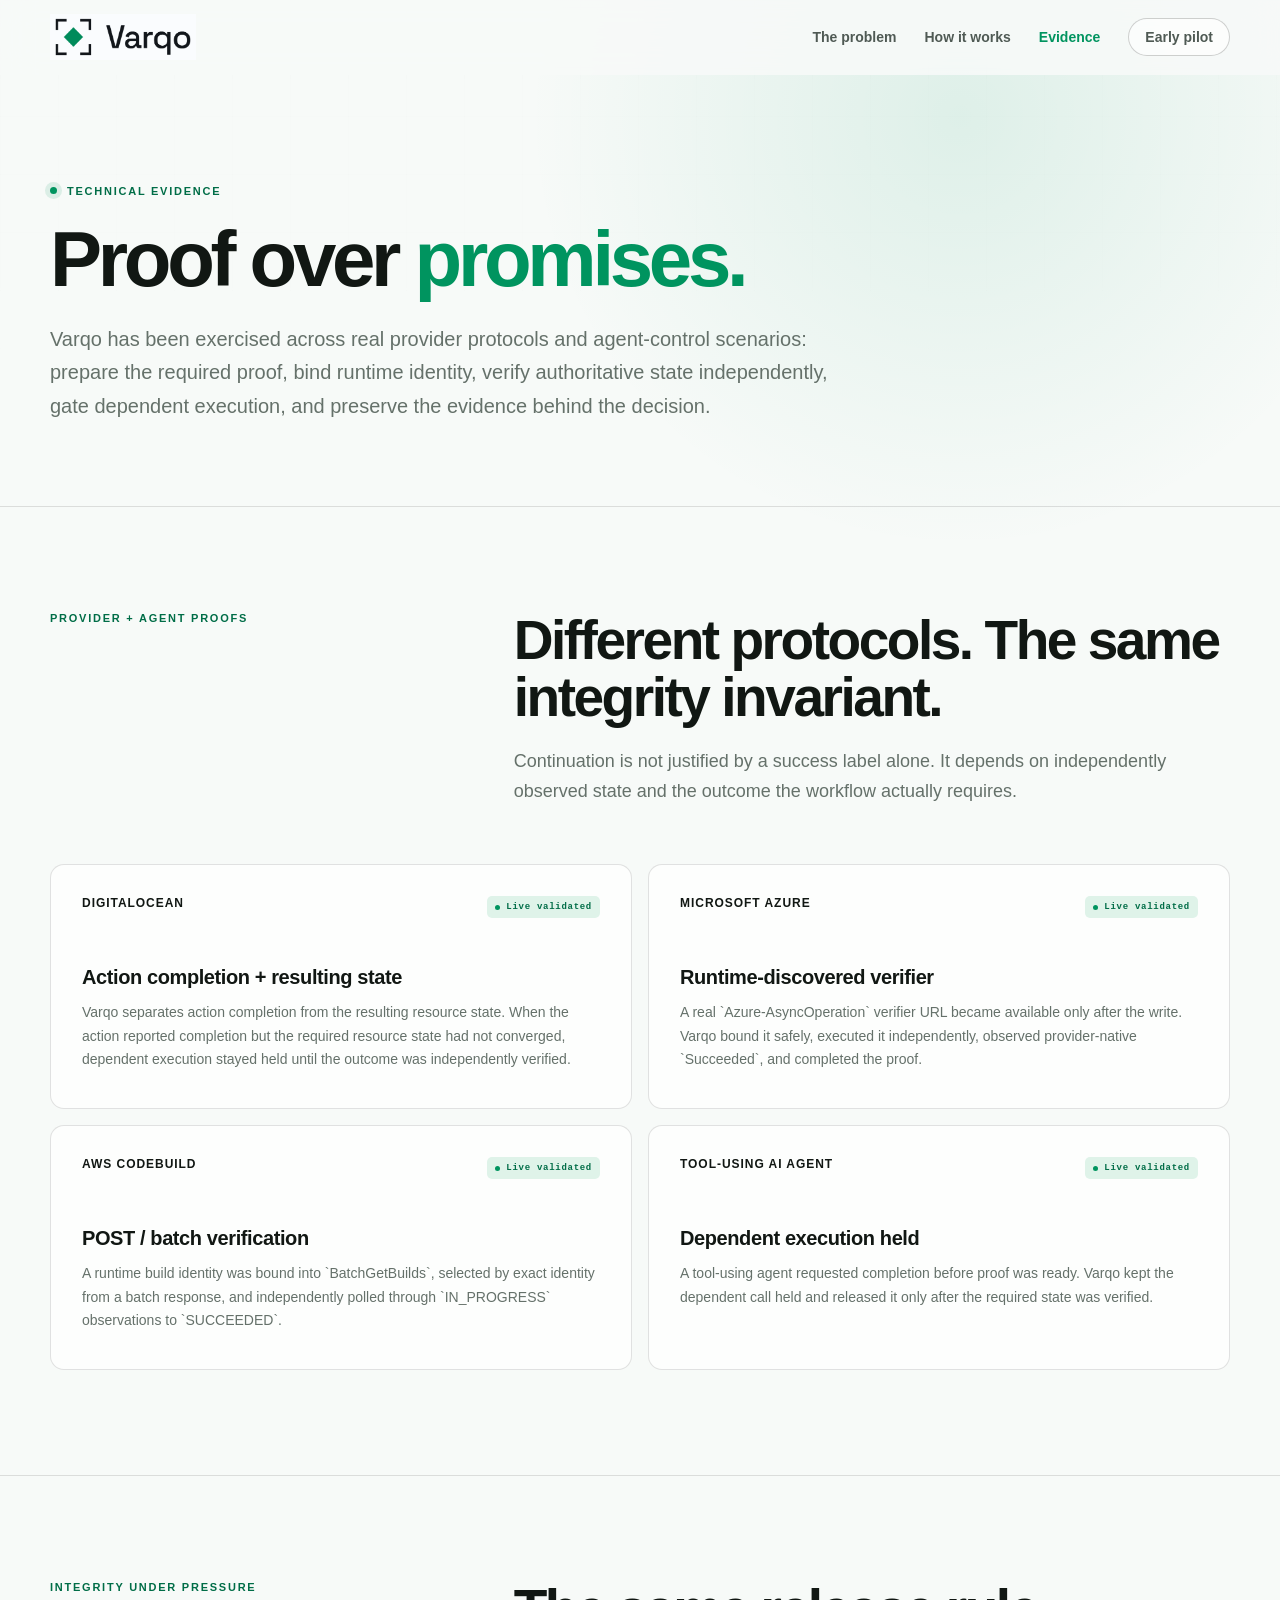
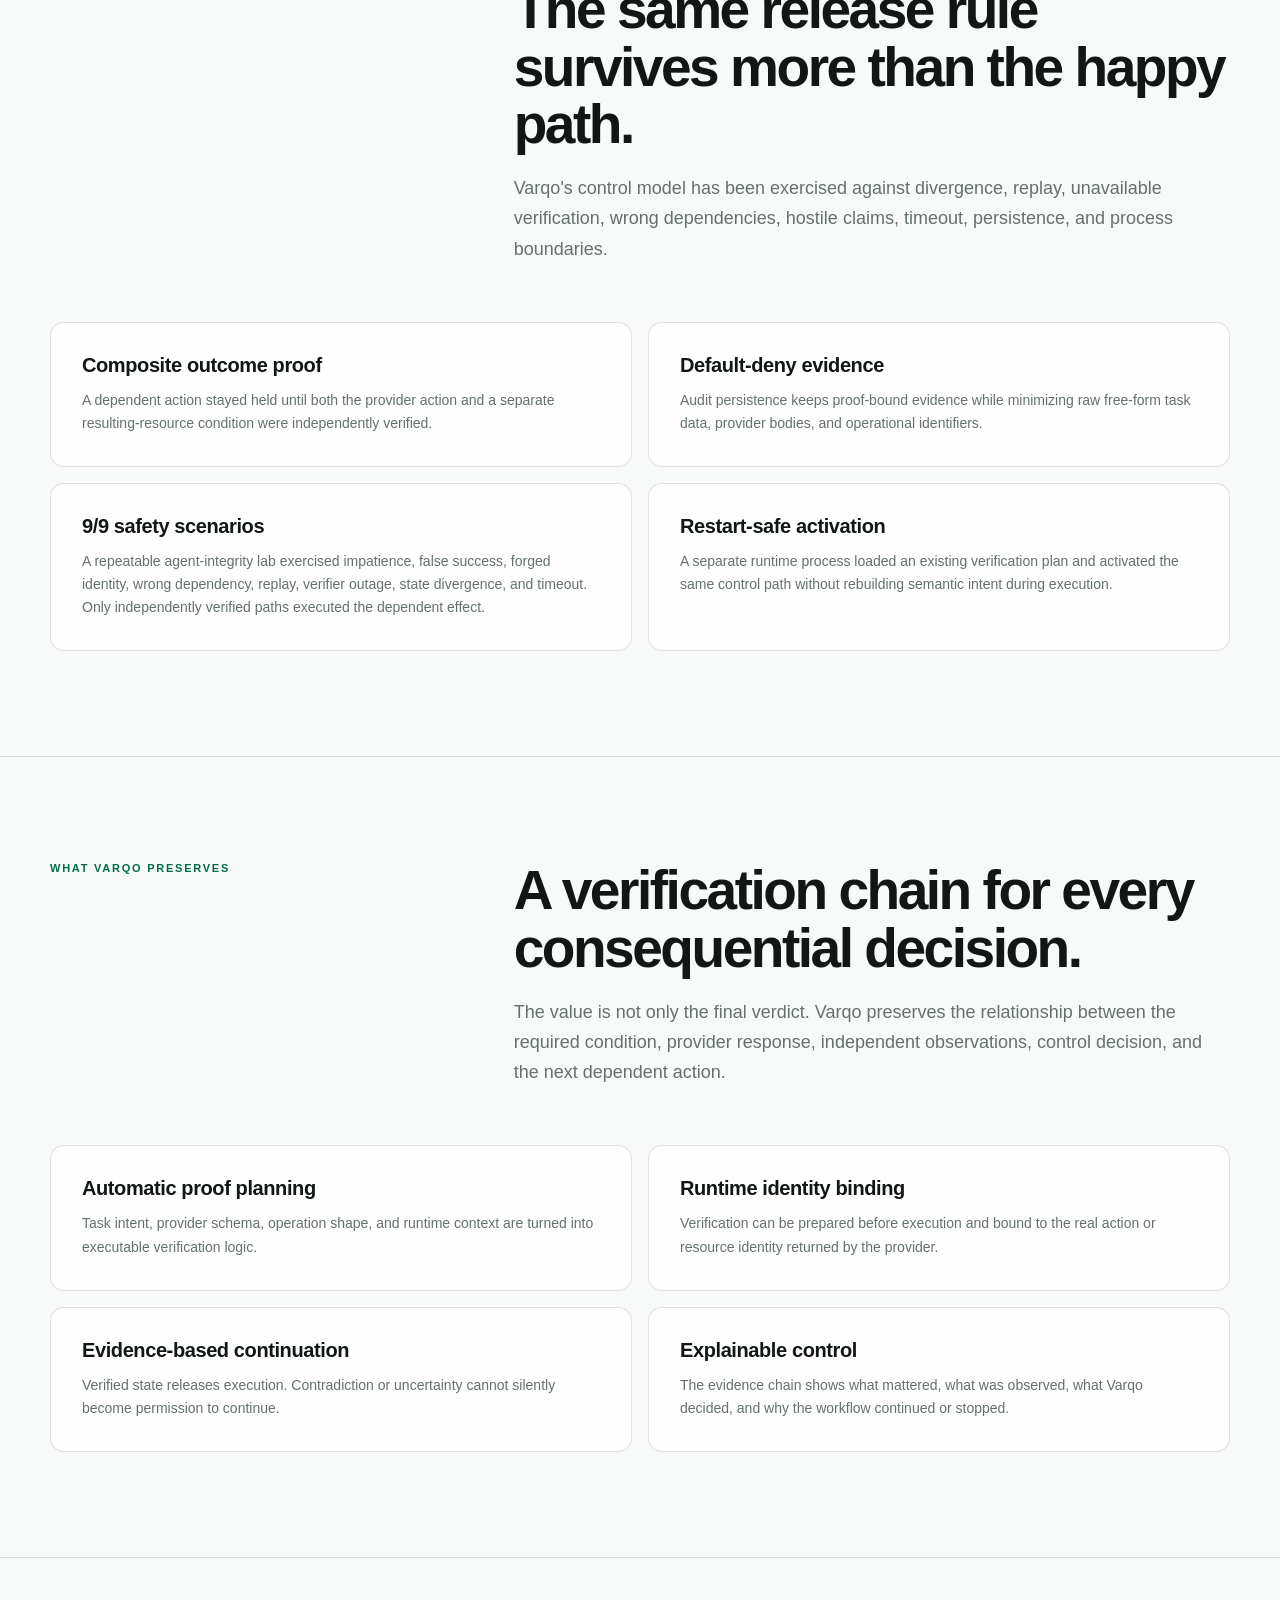
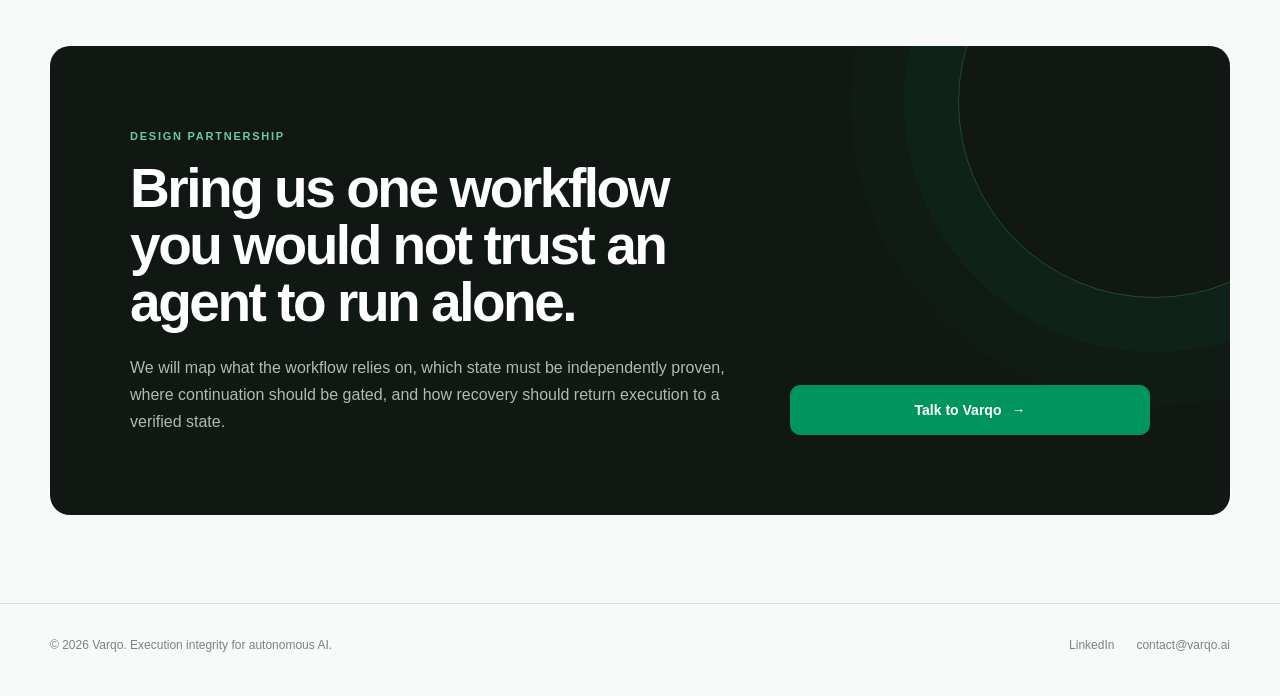
==== evidence/index.html @ d55fbe7e "Merge pull request #12 from Davidmag1/revamp/product-story-v1016 Remove internal product-status lang" ====
<!doctype html>
<html lang="en">
<head>
  <meta charset="utf-8"><meta name="viewport" content="width=device-width, initial-scale=1"><meta name="theme-color" content="#f7faf8">
  <meta name="description" content="Varqo technical evidence across DigitalOcean, Microsoft Azure, AWS CodeBuild, controlled agent execution, composite verification, safe evidence persistence, and resilience testing.">
  <title>Technical Evidence — Varqo</title><link rel="canonical" href="https://varqo.ai/evidence/"><link rel="icon" type="image/png" href="/favicon.png"><link rel="stylesheet" href="/styles.css">
  <meta property="og:type" content="website"><meta property="og:title" content="Technical evidence — Varqo"><meta property="og:description" content="See Varqo verify real provider state, hold dependent agent actions, and preserve the evidence behind continuation decisions."><meta property="og:url" content="https://varqo.ai/evidence/"><meta property="og:image" content="https://varqo.ai/varqo-logo.png">
</head>
<body>
  <div class="grid" aria-hidden="true"></div>
  <header class="site-header"><nav class="container nav" aria-label="Main navigation"><a class="brand" href="/" aria-label="Varqo home"><img src="/varqo-logo.png" alt="Varqo"></a><div class="nav-links"><a href="/problem/">The problem</a><a href="/how-it-works/">How it works</a><a href="/evidence/" aria-current="page">Evidence</a><a class="nav-cta" href="mailto:contact@varqo.ai?subject=Varqo%20design%20partner%20inquiry">Early pilot</a></div></nav></header>
  <main>
    <section class="page-hero"><div class="container"><div class="eyebrow">Technical evidence</div><h1>Proof over <span>promises.</span></h1><p class="lead">Varqo has been exercised across real provider protocols and agent-control scenarios: prepare the required proof, bind runtime identity, verify authoritative state independently, gate dependent execution, and preserve the evidence behind the decision.</p></div></section>

    <section class="section"><div class="container"><div class="section-heading reveal"><span class="kicker">Provider + agent proofs</span><div><h2>Different protocols. The same integrity invariant.</h2><p class="lead">Continuation is not justified by a success label alone. It depends on independently observed state and the outcome the workflow actually requires.</p></div></div><div class="evidence-grid"><article class="evidence-card reveal"><div class="provider"><span class="provider-name">DigitalOcean</span><span class="live">Live validated</span></div><h3>Action completion + resulting state</h3><p>Varqo separates action completion from the resulting resource state. When the action reported completion but the required resource state had not converged, dependent execution stayed held until the outcome was independently verified.</p></article><article class="evidence-card reveal"><div class="provider"><span class="provider-name">Microsoft Azure</span><span class="live">Live validated</span></div><h3>Runtime-discovered verifier</h3><p>A real `Azure-AsyncOperation` verifier URL became available only after the write. Varqo bound it safely, executed it independently, observed provider-native `Succeeded`, and completed the proof.</p></article><article class="evidence-card reveal"><div class="provider"><span class="provider-name">AWS CodeBuild</span><span class="live">Live validated</span></div><h3>POST / batch verification</h3><p>A runtime build identity was bound into `BatchGetBuilds`, selected by exact identity from a batch response, and independently polled through `IN_PROGRESS` observations to `SUCCEEDED`.</p></article><article class="evidence-card reveal"><div class="provider"><span class="provider-name">Tool-using AI agent</span><span class="live">Live validated</span></div><h3>Dependent execution held</h3><p>A tool-using agent requested completion before proof was ready. Varqo kept the dependent call held and released it only after the required state was verified.</p></article></div></div></section>

    <section class="section"><div class="container"><div class="section-heading reveal"><span class="kicker">Integrity under pressure</span><div><h2>The same release rule survives more than the happy path.</h2><p class="lead">Varqo's control model has been exercised against divergence, replay, unavailable verification, wrong dependencies, hostile claims, timeout, persistence, and process boundaries.</p></div></div><div class="principles"><article class="principle reveal"><h3>Composite outcome proof</h3><p>A dependent action stayed held until both the provider action and a separate resulting-resource condition were independently verified.</p></article><article class="principle reveal"><h3>Default-deny evidence</h3><p>Audit persistence keeps proof-bound evidence while minimizing raw free-form task data, provider bodies, and operational identifiers.</p></article><article class="principle reveal"><h3>9/9 safety scenarios</h3><p>A repeatable agent-integrity lab exercised impatience, false success, forged identity, wrong dependency, replay, verifier outage, state divergence, and timeout. Only independently verified paths executed the dependent effect.</p></article><article class="principle reveal"><h3>Restart-safe activation</h3><p>A separate runtime process loaded an existing verification plan and activated the same control path without rebuilding semantic intent during execution.</p></article></div></div></section>

    <section class="section"><div class="container"><div class="section-heading reveal"><span class="kicker">What Varqo preserves</span><div><h2>A verification chain for every consequential decision.</h2><p class="lead">The value is not only the final verdict. Varqo preserves the relationship between the required condition, provider response, independent observations, control decision, and the next dependent action.</p></div></div><div class="principles"><article class="principle reveal"><h3>Automatic proof planning</h3><p>Task intent, provider schema, operation shape, and runtime context are turned into executable verification logic.</p></article><article class="principle reveal"><h3>Runtime identity binding</h3><p>Verification can be prepared before execution and bound to the real action or resource identity returned by the provider.</p></article><article class="principle reveal"><h3>Evidence-based continuation</h3><p>Verified state releases execution. Contradiction or uncertainty cannot silently become permission to continue.</p></article><article class="principle reveal"><h3>Explainable control</h3><p>The evidence chain shows what mattered, what was observed, what Varqo decided, and why the workflow continued or stopped.</p></article></div></div></section>

    <section class="pilot"><div class="container"><div class="pilot-card reveal"><div><span class="kicker">Design partnership</span><h2>Bring us one workflow you would not trust an agent to run alone.</h2><p>We will map what the workflow relies on, which state must be independently proven, where continuation should be gated, and how recovery should return execution to a verified state.</p></div><a class="button" href="mailto:contact@varqo.ai?subject=Varqo%20design%20partner%20inquiry&body=Tell%20us%20briefly%20what%20your%20agents%20do%20and%20which%20systems%20they%20can%20change.">Talk to Varqo <span aria-hidden="true">→</span></a></div></div></section>
  </main>
  <footer><div class="container footer-inner"><span>© <span data-year>2026</span> Varqo. Execution integrity for autonomous AI.</span><div class="footer-links"><a href="https://www.linkedin.com/company/144802025" target="_blank" rel="noopener noreferrer">LinkedIn</a><a href="mailto:contact@varqo.ai">contact@varqo.ai</a></div></div></footer><script src="/site.js" defer></script>
</body>
</html>
---- styles.css ----
:root {
  --bg: #f7faf8;
  --surface: #ffffff;
  --soft: #edf5f1;
  --ink: #111713;
  --muted: #65716a;
  --green: #00945f;
  --green-dark: #006d47;
  --green-pale: #dff3e9;
  --amber: #9b5b0d;
  --amber-pale: #fff2d8;
  --line: rgba(17, 23, 19, .12);
  --strong: rgba(17, 23, 19, .2);
  --max: 1180px;
}

* { box-sizing: border-box; }
html { scroll-behavior: smooth; }
body {
  margin: 0;
  background: radial-gradient(circle at 75% 3%, rgba(0, 148, 95, .1), transparent 27rem), var(--bg);
  color: var(--ink);
  font-family: Inter, ui-sans-serif, -apple-system, BlinkMacSystemFont, "Segoe UI", Roboto, Helvetica, Arial, sans-serif;
  -webkit-font-smoothing: antialiased;
}
a { color: inherit; }
.container { width: min(var(--max), calc(100% - 48px)); margin: 0 auto; }
.grid {
  position: fixed;
  inset: 0;
  z-index: -1;
  pointer-events: none;
  opacity: .24;
  background-image: linear-gradient(rgba(17,23,19,.04) 1px, transparent 1px), linear-gradient(90deg,rgba(17,23,19,.04) 1px,transparent 1px);
  background-size: 58px 58px;
  mask-image: linear-gradient(to bottom, #000, transparent 58%);
}

.site-header {
  position: sticky;
  top: 0;
  z-index: 10;
  border-bottom: 1px solid transparent;
  background: rgba(247, 250, 248, .87);
  backdrop-filter: blur(16px);
  transition: border-color .2s ease;
}
.site-header.scrolled { border-color: var(--line); }
.nav { min-height: 74px; display: flex; align-items: center; justify-content: space-between; gap: 24px; }
.brand img { display: block; width: 146px; height: auto; }
.nav-links { display: flex; align-items: center; gap: 28px; color: #4f5a54; font-size: 14px; font-weight: 650; }
.nav-links a { text-decoration: none; }
.nav-links a:hover, .nav-links a[aria-current="page"] { color: var(--green); }
.nav-cta { padding: 10px 16px; border: 1px solid var(--strong); border-radius: 99px; background: rgba(255,255,255,.65); }

.eyebrow, .kicker { color: var(--green-dark); font-size: 11px; font-weight: 780; letter-spacing: .16em; text-transform: uppercase; }
.eyebrow { display: inline-flex; align-items: center; gap: 10px; margin-bottom: 24px; }
.eyebrow::before { content: ""; width: 7px; height: 7px; border-radius: 50%; background: var(--green); box-shadow: 0 0 0 5px rgba(0,148,95,.11); }
h1, h2, h3, p { margin-top: 0; }
h1 { margin-bottom: 25px; font-size: clamp(48px, 6.2vw, 78px); line-height: .99; letter-spacing: -.055em; font-weight: 660; }
h1 span { color: var(--green); }
h2 { margin-bottom: 20px; font-size: clamp(34px, 4.3vw, 56px); line-height: 1.04; letter-spacing: -.045em; font-weight: 640; }
h3 { letter-spacing: -.02em; }
.lead { max-width: 730px; margin-bottom: 0; color: var(--muted); font-size: 18px; line-height: 1.68; }
.actions { display: flex; flex-wrap: wrap; gap: 14px; }
.button { min-height: 50px; display: inline-flex; align-items: center; justify-content: center; gap: 10px; padding: 0 21px; border: 1px solid var(--strong); border-radius: 10px; text-decoration: none; font-size: 14px; font-weight: 720; transition: .2s; }
.button:hover { transform: translateY(-2px); border-color: var(--green); }
.button.primary { border-color: var(--green); background: var(--green); color: #fff; box-shadow: 0 12px 30px rgba(0,148,95,.2); }
.button.primary:hover { background: var(--green-dark); }

.hero { min-height: 720px; display: grid; grid-template-columns: minmax(0,1.04fr) minmax(390px,.96fr); align-items: center; gap: clamp(48px,7vw,96px); padding: 92px 0 116px; }
.hero-copy { max-width: 680px; margin-bottom: 34px; color: var(--muted); font-size: clamp(18px,1.9vw,21px); line-height: 1.62; }
.hero-note { margin: 23px 0 0; color: #7a847e; font-size: 12px; }
.proof { overflow: hidden; border: 1px solid var(--strong); border-radius: 18px; background: rgba(255,255,255,.92); box-shadow: 0 30px 80px rgba(18,42,30,.1); }
.proof::before { content: ""; display: block; height: 3px; background: linear-gradient(90deg,var(--green) 0 72%,#c9d2cd 72%); }
.proof-bar { min-height: 51px; display: flex; align-items: center; justify-content: space-between; padding: 0 20px; border-bottom: 1px solid var(--line); color: #7b857f; font: 650 10px ui-monospace,SFMono-Regular,Menlo,monospace; letter-spacing: .08em; text-transform: uppercase; }
.dots { display: flex; gap: 6px; }
.dots i { width: 7px; height: 7px; border-radius: 50%; background: #d8dedb; }
.dots i:first-child { background: var(--green); }
.proof-body { padding: 28px; }
.intent { padding-bottom: 20px; margin-bottom: 18px; border-bottom: 1px solid var(--line); }
.label { display: block; margin-bottom: 8px; color: #87918b; font: 700 10px ui-monospace,SFMono-Regular,Menlo,monospace; letter-spacing: .13em; text-transform: uppercase; }
.intent strong { font-size: 17px; }
.proof-row { position: relative; display: grid; grid-template-columns: 16px 1fr auto; gap: 13px; align-items: start; padding: 11px 0; }
.proof-row + .proof-row::before { content: ""; position: absolute; left: 7px; top: -11px; width: 1px; height: 22px; background: #ccd5d0; }
.dot { width: 15px; height: 15px; margin-top: 2px; border: 3px solid #b9c2bd; border-radius: 50%; background: #fff; }
.hold .dot { border-color: var(--amber); background: var(--amber-pale); }
.verified .dot { border-color: var(--green); background: var(--green-pale); }
.proof-main strong { display: block; margin-bottom: 4px; font-size: 13px; }
.proof-main span { color: var(--muted); font: 500 11px/1.5 ui-monospace,SFMono-Regular,Menlo,monospace; }
.verdict { padding: 5px 8px; border-radius: 5px; background: #edf1ef; color: #637069; font: 750 9px ui-monospace,SFMono-Regular,Menlo,monospace; letter-spacing: .08em; }
.hold .verdict { background: var(--amber-pale); color: var(--amber); }
.verified .verdict { background: var(--green-pale); color: var(--green-dark); }
.proof-result { display: flex; justify-content: space-between; gap: 18px; margin-top: 20px; padding: 16px 18px; border: 1px solid rgba(0,148,95,.22); border-radius: 10px; background: #f1faf5; }
.proof-result span { color: var(--muted); font-size: 12px; }
.proof-result strong { color: var(--green-dark); font: 750 12px ui-monospace,SFMono-Regular,Menlo,monospace; letter-spacing: .08em; }

.home-paths { padding: 20px 0 110px; }
.path-grid { display: grid; grid-template-columns: repeat(3,1fr); gap: 16px; }
.path-card { min-height: 255px; display: flex; flex-direction: column; padding: 32px; border: 1px solid var(--line); border-radius: 15px; background: rgba(255,255,255,.72); text-decoration: none; transition: .2s; }
.path-card:hover { transform: translateY(-4px); border-color: rgba(0,148,95,.45); background: #fff; }
.path-number { margin-bottom: 56px; color: #99a39d; font: 650 11px ui-monospace,SFMono-Regular,Menlo,monospace; }
.path-card h2 { margin-bottom: 12px; font-size: 25px; letter-spacing: -.03em; }
.path-card p { margin-bottom: 22px; color: var(--muted); font-size: 14px; line-height: 1.65; }
.path-arrow { margin-top: auto; color: var(--green-dark); font-weight: 750; }

.page-hero { padding: 105px 0 82px; border-bottom: 1px solid var(--line); }
.page-hero h1 { max-width: 900px; }
.page-hero .lead { max-width: 790px; font-size: 20px; }
.section { padding: 105px 0; border-bottom: 1px solid var(--line); }
.section-heading { display: grid; grid-template-columns: .7fr 1.3fr; gap: 78px; margin-bottom: 58px; }
.simulator-section { background: linear-gradient(180deg, rgba(237,245,241,.55), transparent); }
.simulator { overflow: hidden; border: 1px solid var(--strong); border-radius: 17px; background: rgba(255,255,255,.88); box-shadow: 0 28px 70px rgba(18,42,30,.08); }
.simulator-toolbar { min-height: 76px; display: flex; align-items: center; justify-content: space-between; gap: 20px; padding: 12px 16px; border-bottom: 1px solid var(--line); }
.scenario-picker { display: flex; align-items: center; gap: 6px; }
.scenario-option { min-height: 44px; padding: 0 14px; border: 1px solid transparent; border-radius: 8px; background: transparent; color: #65716a; font: 680 12px/1.2 inherit; cursor: pointer; transition: .2s; }
.scenario-option span { margin-right: 7px; color: #9aa49f; font: 700 9px ui-monospace,SFMono-Regular,Menlo,monospace; }
.scenario-option:hover { background: var(--soft); color: var(--ink); }
.scenario-option.selected { border-color: rgba(0,148,95,.25); background: var(--green-pale); color: var(--green-dark); }
.scenario-option:focus-visible, .sim-run:focus-visible { outline: 3px solid rgba(0,148,95,.25); outline-offset: 2px; }
.simulator-label { display: inline-flex; align-items: center; gap: 8px; color: #7b857f; font: 650 10px ui-monospace,SFMono-Regular,Menlo,monospace; letter-spacing: .04em; white-space: nowrap; }
.simulator-label i { width: 7px; height: 7px; border-radius: 50%; background: var(--green); box-shadow: 0 0 0 4px rgba(0,148,95,.1); }
.simulator-body { display: grid; grid-template-columns: 1.35fr .65fr; min-height: 470px; }
.simulator-chain { padding: 34px; border-right: 1px solid var(--line); }
.sim-event { position: relative; display: grid; grid-template-columns: 34px 1fr auto; gap: 16px; align-items: start; min-height: 96px; padding: 8px 0 24px; opacity: .46; transition: opacity .35s, transform .35s; }
.sim-event:not(:last-child)::after { content: ""; position: absolute; left: 16px; top: 42px; bottom: -4px; width: 1px; background: #cbd4cf; transition: background .35s; }
.sim-event.active { opacity: 1; transform: translateX(3px); }
.sim-event.complete { opacity: 1; }
.sim-event.complete:not(:last-child)::after { background: var(--green); }
.sim-marker { width: 34px; height: 34px; display: grid; place-items: center; z-index: 1; border: 2px solid #bcc6c0; border-radius: 50%; background: #fff; color: #7d8881; font: 750 10px ui-monospace,SFMono-Regular,Menlo,monospace; transition: .35s; }
.sim-event.active .sim-marker { border-color: var(--green); color: var(--green-dark); box-shadow: 0 0 0 6px rgba(0,148,95,.09); }
.sim-event.complete .sim-marker { border-color: var(--green); background: var(--green); color: #fff; }
.sim-event.warning .sim-marker { border-color: var(--amber); background: var(--amber-pale); color: var(--amber); }
.sim-role { display: block; margin: 1px 0 5px; color: #89938d; font: 700 9px ui-monospace,SFMono-Regular,Menlo,monospace; letter-spacing: .1em; text-transform: uppercase; }
.sim-event strong { display: block; margin-bottom: 5px; font-size: 14px; }
.sim-event code { color: var(--muted); font: 500 11px/1.5 ui-monospace,SFMono-Regular,Menlo,monospace; }
.sim-state { margin-top: 4px; padding: 6px 8px; border-radius: 5px; background: #edf1ef; color: #68736d; font: 760 9px ui-monospace,SFMono-Regular,Menlo,monospace; letter-spacing: .07em; transition: .35s; }
.sim-event.complete .sim-state { background: var(--green-pale); color: var(--green-dark); }
.sim-event.warning .sim-state { background: var(--amber-pale); color: var(--amber); }
.decision-panel { display: flex; flex-direction: column; padding: 38px 32px; background: #fbfdfc; }
.decision-value { margin: 16px 0 12px; font: 680 clamp(36px,4vw,54px)/1 ui-monospace,SFMono-Regular,Menlo,monospace; letter-spacing: -.06em; }
.decision-panel > p { min-height: 52px; margin-bottom: 30px; color: var(--muted); font-size: 14px; line-height: 1.6; }
.decision-rule { margin-bottom: 28px; padding: 18px; border: 1px solid var(--line); border-radius: 10px; background: #fff; }
.decision-rule span { display: block; margin-bottom: 9px; color: #89938d; font: 700 9px ui-monospace,SFMono-Regular,Menlo,monospace; letter-spacing: .1em; text-transform: uppercase; }
.decision-rule code { color: #4f5b54; font: 500 11px/1.55 ui-monospace,SFMono-Regular,Menlo,monospace; }
.sim-run { min-height: 50px; margin-top: auto; border: 0; border-radius: 9px; background: var(--green); color: #fff; font: 730 13px inherit; cursor: pointer; transition: .2s; }
.sim-run:hover { transform: translateY(-2px); background: var(--green-dark); }
.sim-run:disabled { transform: none; background: #9ab8a9; cursor: wait; }
.simulator[data-result="release"] .decision-value { color: var(--green-dark); }
.simulator[data-result="hold"] .decision-value, .simulator[data-result="unresolved"] .decision-value { color: var(--amber); }
.cards-three { display: grid; grid-template-columns: repeat(3,1fr); overflow: hidden; border: 1px solid var(--line); border-radius: 16px; background: rgba(255,255,255,.66); }
.cards-three article { min-height: 250px; padding: 34px; }
.cards-three article + article { border-left: 1px solid var(--line); }
.number { display: block; margin-bottom: 58px; color: #9da6a1; font: 650 11px ui-monospace,SFMono-Regular,Menlo,monospace; }
.cards-three h3 { margin-bottom: 12px; font-size: 20px; }
.cards-three p { margin: 0; color: var(--muted); font-size: 14px; line-height: 1.65; }
.cards-three .dark { background: var(--ink); color: #fff; }
.cards-three .dark .number { color: #64c99e; }
.cards-three .dark p { color: #aebbb4; }

.scenario { display: grid; grid-template-columns: .85fr 1.15fr; gap: 48px; align-items: start; }
.scenario-copy p { color: var(--muted); font-size: 16px; line-height: 1.72; }
.scenario-flow { overflow: hidden; border: 1px solid var(--strong); border-radius: 15px; background: #fff; }
.scenario-step { display: grid; grid-template-columns: 110px 1fr auto; gap: 18px; padding: 20px 24px; border-bottom: 1px solid var(--line); align-items: center; }
.scenario-step:last-child { border-bottom: 0; }
.scenario-step .who { color: #7b857f; font: 700 10px ui-monospace,SFMono-Regular,Menlo,monospace; letter-spacing: .09em; text-transform: uppercase; }
.scenario-step strong { font-size: 14px; }
.scenario-step em { padding: 5px 8px; border-radius: 5px; background: var(--soft); color: var(--green-dark); font: 750 9px ui-monospace,SFMono-Regular,Menlo,monospace; font-style: normal; }
.scenario-step.warn em { background: var(--amber-pale); color: var(--amber); }

.principles { display: grid; grid-template-columns: repeat(2,1fr); gap: 16px; }
.principle, .evidence-card { padding: 31px; border: 1px solid var(--line); border-radius: 14px; background: rgba(255,255,255,.72); }
.principle h3, .evidence-card h3 { margin-bottom: 12px; font-size: 20px; }
.principle p, .evidence-card p { margin: 0; color: var(--muted); font-size: 14px; line-height: 1.65; }

.evidence-grid { display: grid; grid-template-columns: repeat(2,1fr); gap: 16px; }
.evidence-card { min-height: 245px; transition: .2s; }
.evidence-card:hover { transform: translateY(-3px); border-color: rgba(0,148,95,.42); background: #fff; }
.provider { display: flex; justify-content: space-between; gap: 12px; margin-bottom: 48px; }
.provider-name { font-size: 12px; font-weight: 750; letter-spacing: .08em; text-transform: uppercase; }
.live { display: inline-flex; align-items: center; gap: 6px; padding: 6px 8px; border-radius: 5px; background: var(--green-pale); color: var(--green-dark); font: 750 9px ui-monospace,SFMono-Regular,Menlo,monospace; letter-spacing: .08em; }
.live::before { content: ""; width: 5px; height: 5px; border-radius: 50%; background: var(--green); }
.technical-note { margin-top: 36px; padding: 24px 28px; border-left: 3px solid var(--green); background: var(--soft); color: #4f5b54; font-size: 14px; line-height: 1.7; }

.next-page { padding: 76px 0; }
.next-card { display: flex; justify-content: space-between; align-items: center; gap: 40px; padding: 42px; border-radius: 16px; background: var(--ink); color: #fff; text-decoration: none; }
.next-card .kicker { color: #66cda1; }
.next-card h2 { margin: 10px 0 0; font-size: clamp(28px,3vw,42px); }
.next-card .arrow { color: #66cda1; font-size: 34px; }
.pilot { padding: 88px 0; }
.pilot-card { position: relative; overflow: hidden; display: grid; grid-template-columns: 1.25fr .75fr; align-items: end; gap: 60px; padding: clamp(42px,7vw,80px); border-radius: 20px; background: var(--ink); color: #fff; }
.pilot-card::after { content: ""; position: absolute; right: -120px; top: -140px; width: 390px; height: 390px; border: 1px solid rgba(80,205,152,.28); border-radius: 50%; box-shadow: 0 0 0 54px rgba(0,148,95,.06),0 0 0 108px rgba(0,148,95,.035); }
.pilot-card > * { position: relative; z-index: 1; }
.pilot-card .kicker { color: #66cda1; }
.pilot-card h2 { margin: 16px 0 22px; }
.pilot-card p { margin: 0; color: #aebbb4; font-size: 16px; line-height: 1.7; }
.pilot-card .button { width: 100%; border-color: var(--green); background: var(--green); color: #fff; }
footer { padding: 34px 0 44px; border-top: 1px solid var(--line); }
.footer-inner { display: flex; justify-content: space-between; gap: 24px; color: #7a847e; font-size: 12px; }
.footer-links { display: flex; gap: 22px; }
.footer-inner a { text-decoration: none; }
.footer-inner a:hover { color: var(--green); }
.reveal { opacity: 0; transform: translateY(18px); transition: opacity .7s, transform .7s; }
.reveal.visible { opacity: 1; transform: none; }

@media (max-width: 960px) {
  .hero { min-height: auto; grid-template-columns: 1fr; padding: 76px 0 94px; }
  .proof { width: min(620px,100%); }
  .section-heading, .scenario { grid-template-columns: 1fr; gap: 24px; }
  .simulator-toolbar { align-items: flex-start; flex-direction: column; padding: 16px; }
  .scenario-picker { width: 100%; }
  .scenario-option { flex: 1; }
  .simulator-body { grid-template-columns: 1fr; }
  .simulator-chain { border-right: 0; border-bottom: 1px solid var(--line); }
  .path-grid, .cards-three { grid-template-columns: 1fr; }
  .path-card { min-height: auto; }
  .path-number { margin-bottom: 34px; }
  .cards-three article { min-height: auto; }
  .cards-three article + article { border-left: 0; border-top: 1px solid var(--line); }
  .number { margin-bottom: 34px; }
  .pilot-card { grid-template-columns: 1fr; align-items: start; }
  .pilot-card .button { width: auto; }
}
@media (max-width: 680px) {
  .container { width: calc(100% - 32px); }
  .nav { min-height: 66px; }
  .brand img { width: 122px; }
  .nav-links > a:not(.nav-cta) { display: none; }
  .nav-cta { padding: 8px 12px; font-size: 12px; }
  .hero { padding: 60px 0 78px; gap: 52px; }
  h1 { font-size: clamp(42px,14vw,61px); }
  .hero-copy { font-size: 17px; }
  .actions { flex-direction: column; }
  .button { width: 100%; }
  .proof-body { padding: 22px 18px; }
  .proof-row { grid-template-columns: 16px 1fr; }
  .verdict { grid-column: 2; width: max-content; }
  .proof-result { flex-direction: column; }
  .home-paths { padding-bottom: 76px; }
  .page-hero { padding: 72px 0 62px; }
  .page-hero .lead { font-size: 17px; }
  .section { padding: 78px 0; }
  .section-heading { margin-bottom: 42px; }
  .scenario-picker { align-items: stretch; flex-direction: column; }
  .scenario-option { width: 100%; text-align: left; }
  .simulator-label { white-space: normal; }
  .simulator-chain { padding: 28px 20px; }
  .sim-event { grid-template-columns: 34px 1fr; }
  .sim-state { grid-column: 2; width: max-content; margin-top: -10px; }
  .decision-panel { padding: 30px 22px; }
  .scenario-step { grid-template-columns: 1fr; }
  .principles, .evidence-grid { grid-template-columns: 1fr; }
  .next-card { align-items: flex-start; padding: 32px 26px; }
  .pilot { padding: 64px 0; }
  .pilot-card { padding: 38px 28px; }
  .pilot-card .button { width: 100%; }
  .footer-inner { flex-direction: column; }
  .footer-links { flex-wrap: wrap; }
}
@media (prefers-reduced-motion: reduce) {
  html { scroll-behavior: auto; }
  *, *::before, *::after { transition-duration: .001ms !important; }
  .reveal { opacity: 1; transform: none; }
}
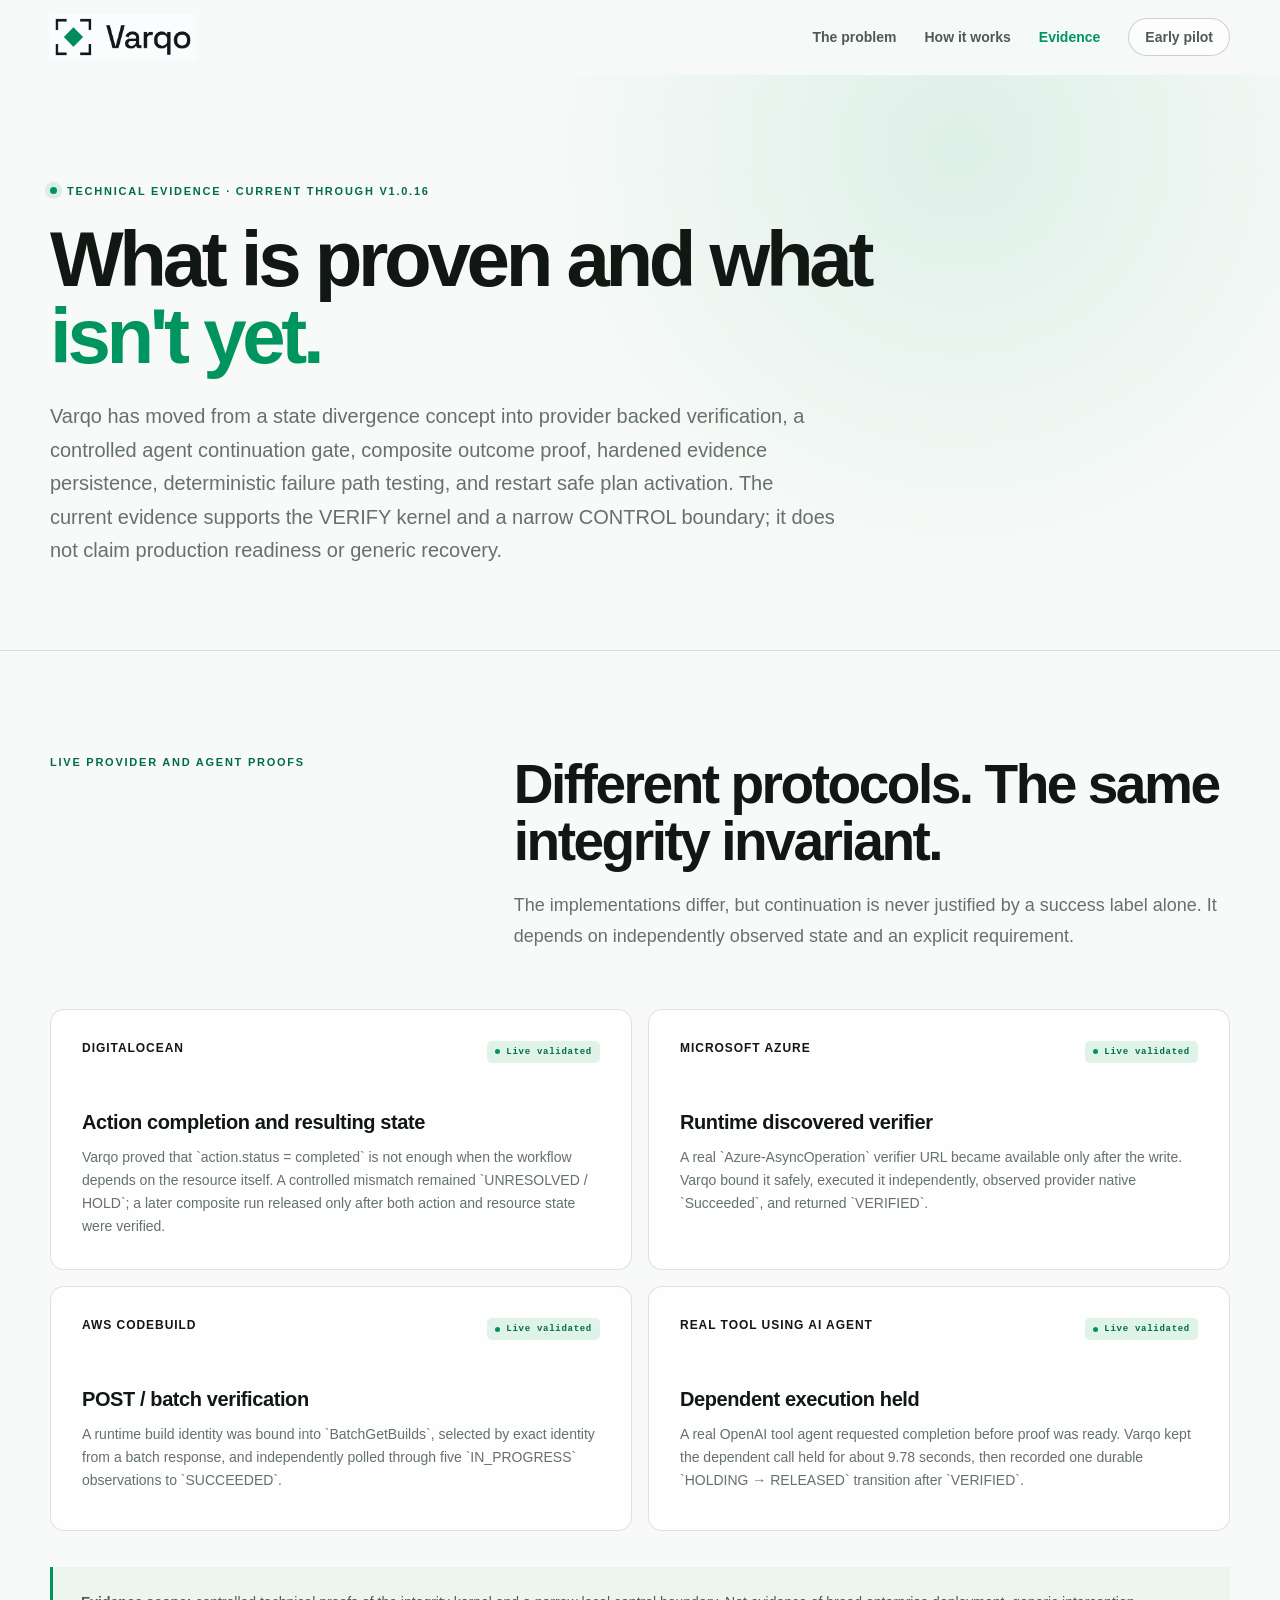
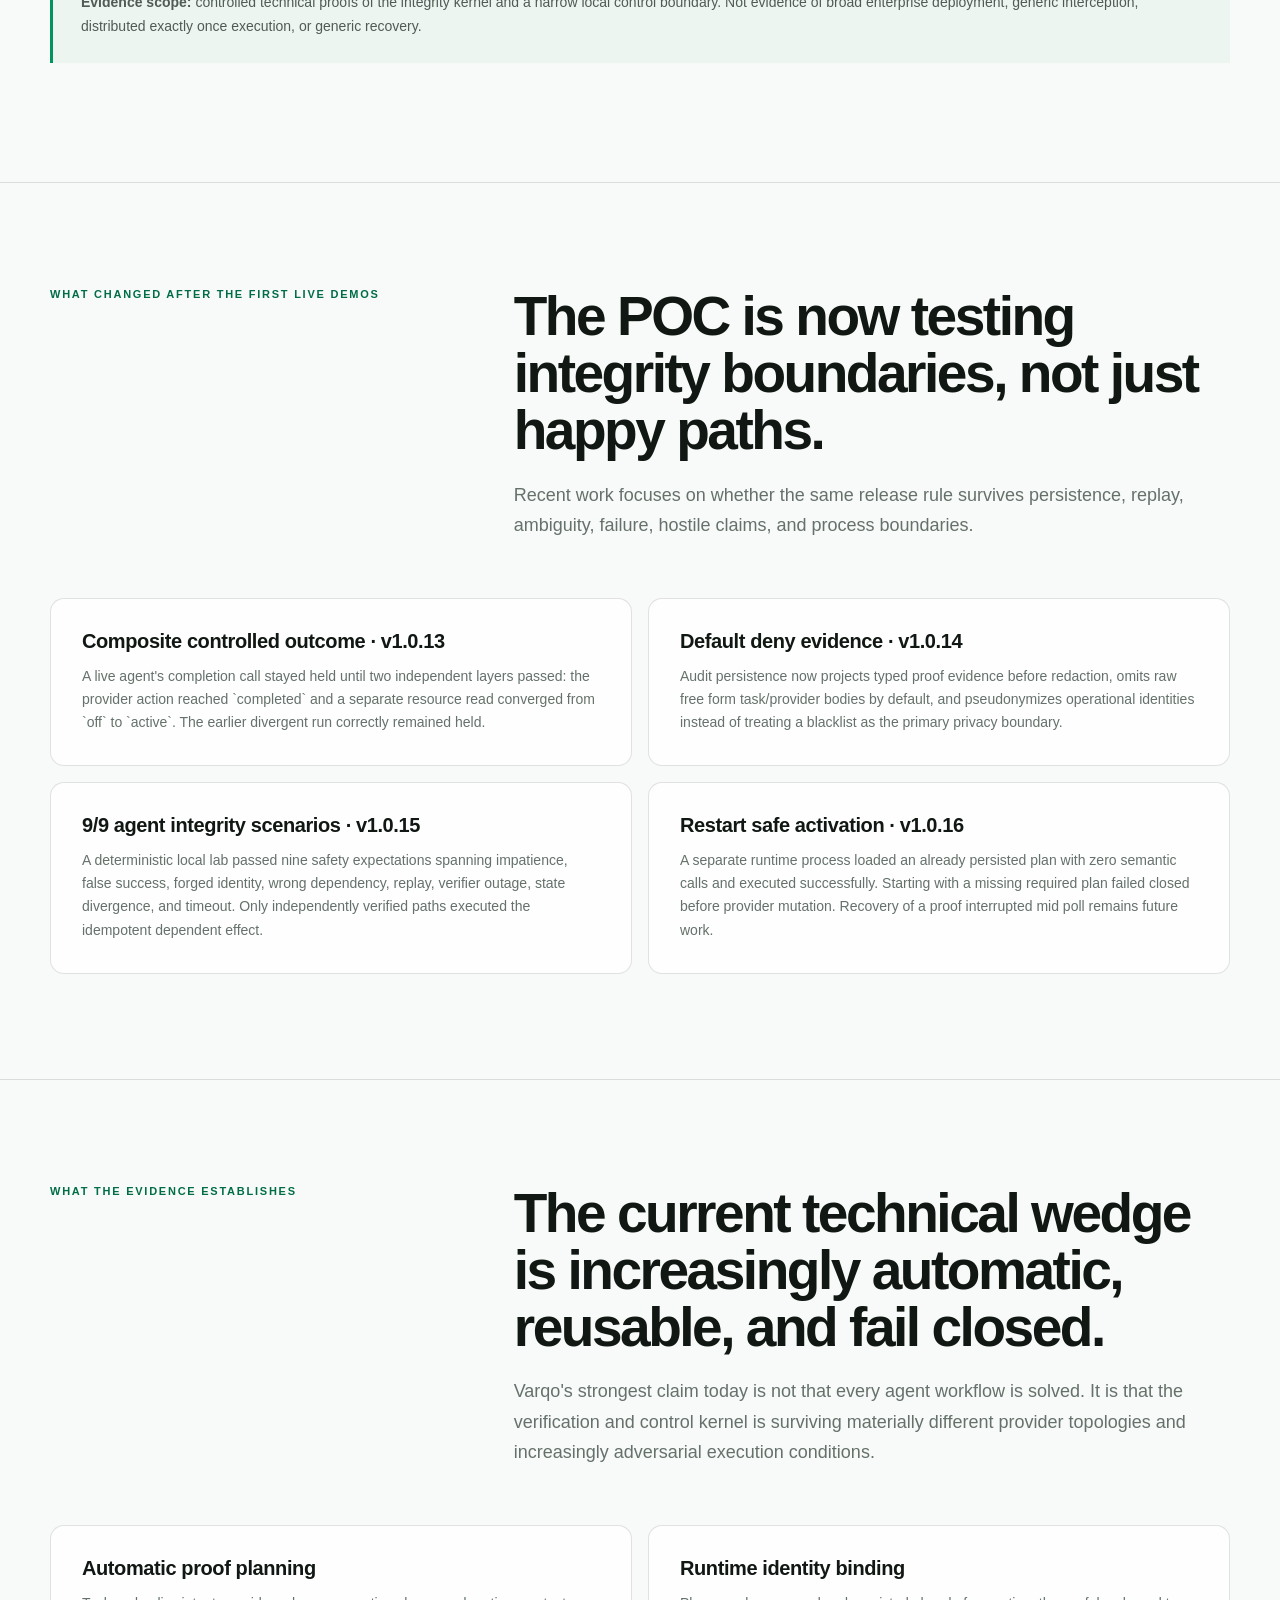
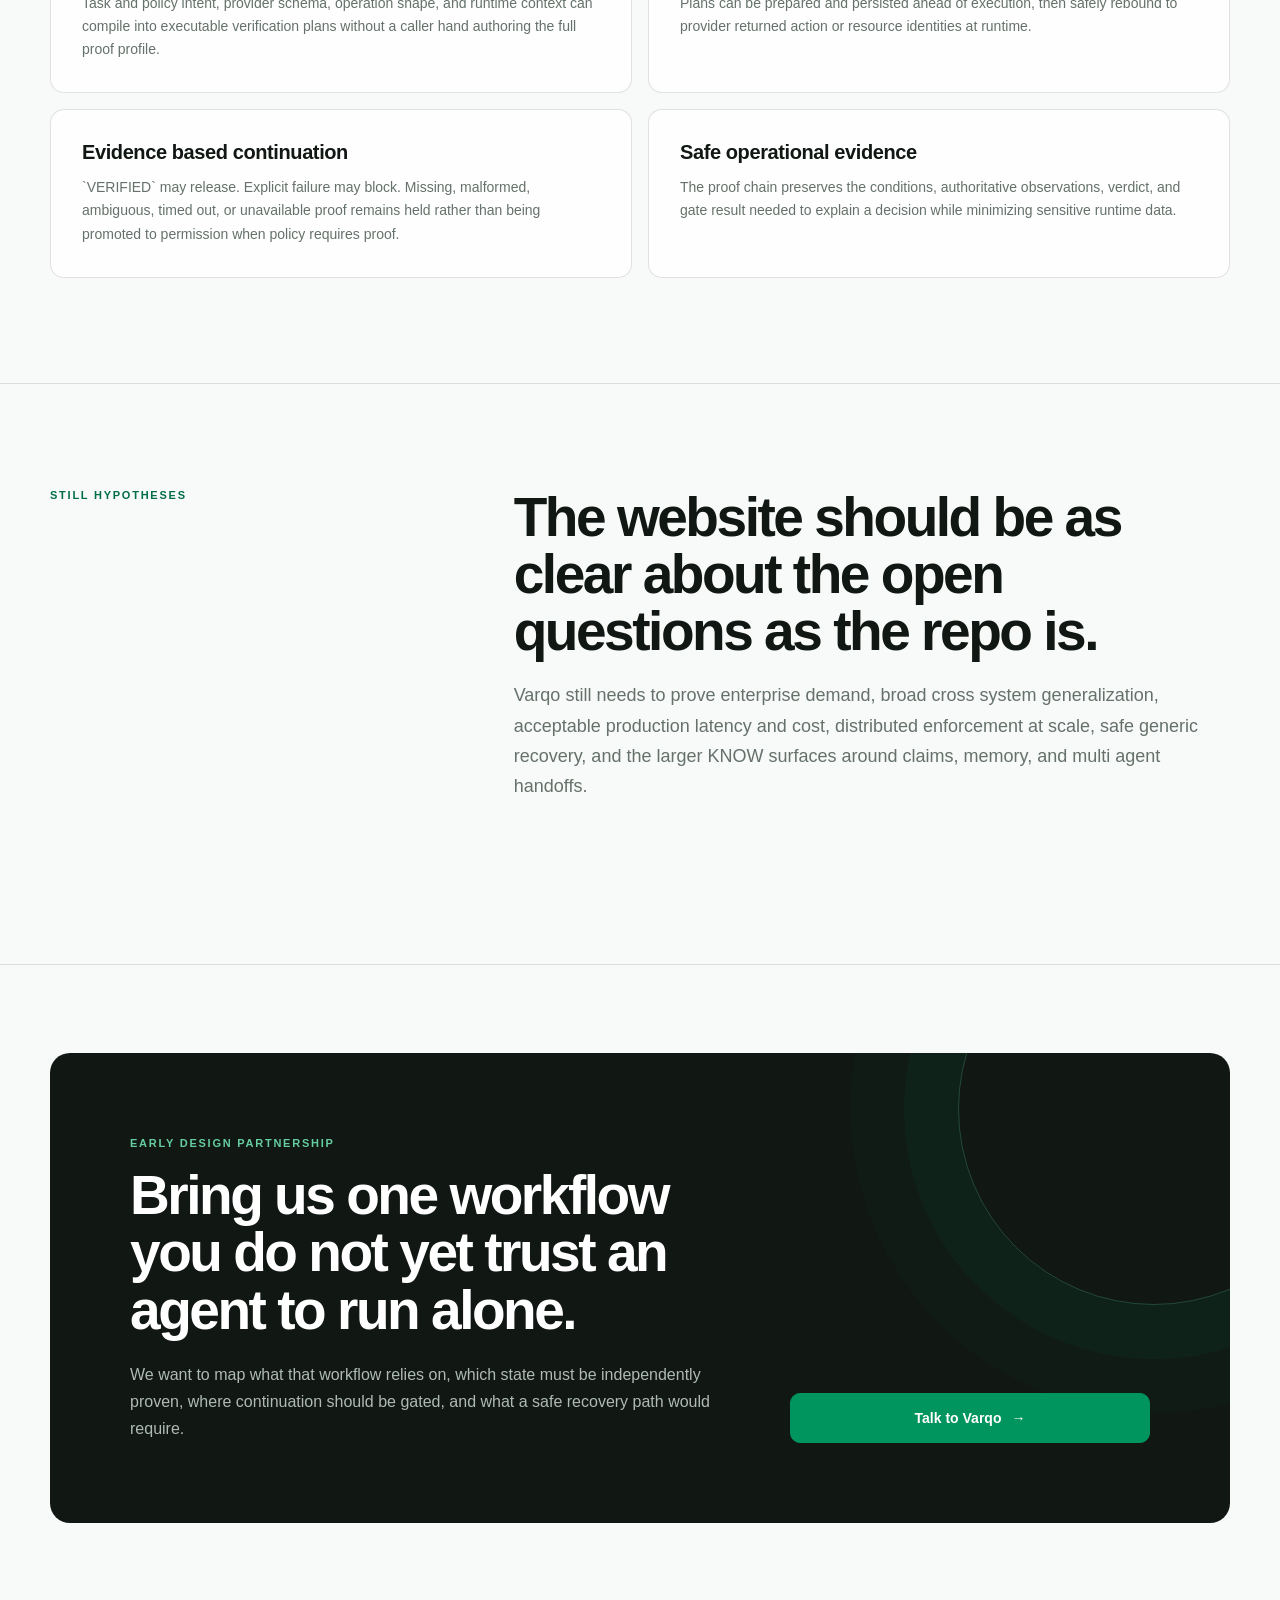
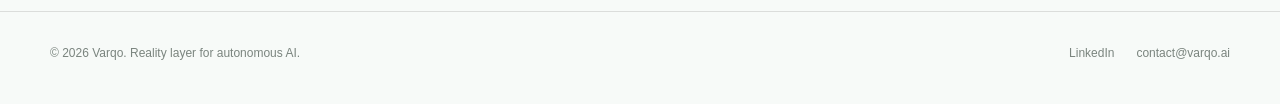
==== commit 61c76f02: "Merge pull request #13 from Davidmag1/positioning/reality-layer-distributed-enforcement site: align " ====
--- a/evidence/index.html
+++ b/evidence/index.html
@@ -2,24 +2,26 @@
 <html lang="en">
 <head>
   <meta charset="utf-8"><meta name="viewport" content="width=device-width, initial-scale=1"><meta name="theme-color" content="#f7faf8">
-  <meta name="description" content="Varqo technical evidence across DigitalOcean, Microsoft Azure, AWS CodeBuild, controlled agent execution, composite verification, safe evidence persistence, and resilience testing.">
+  <meta name="description" content="Varqo technical evidence through v1.0.16: live provider verification, controlled agent gating, composite outcome proof, safe evidence persistence, failure path testing, and restart safe plan activation.">
   <title>Technical Evidence — Varqo</title><link rel="canonical" href="https://varqo.ai/evidence/"><link rel="icon" type="image/png" href="/favicon.png"><link rel="stylesheet" href="/styles.css">
-  <meta property="og:type" content="website"><meta property="og:title" content="Technical evidence — Varqo"><meta property="og:description" content="See Varqo verify real provider state, hold dependent agent actions, and preserve the evidence behind continuation decisions."><meta property="og:url" content="https://varqo.ai/evidence/"><meta property="og:image" content="https://varqo.ai/varqo-logo.png">
+  <meta property="og:type" content="website"><meta property="og:title" content="Technical evidence — Varqo"><meta property="og:description" content="What Varqo has actually proven across real providers, a real tool using agent, controlled failure paths, and restart safe plan activation."><meta property="og:url" content="https://varqo.ai/evidence/"><meta property="og:image" content="https://varqo.ai/varqo-logo.png">
 </head>
 <body>
   <div class="grid" aria-hidden="true"></div>
   <header class="site-header"><nav class="container nav" aria-label="Main navigation"><a class="brand" href="/" aria-label="Varqo home"><img src="/varqo-logo.png" alt="Varqo"></a><div class="nav-links"><a href="/problem/">The problem</a><a href="/how-it-works/">How it works</a><a href="/evidence/" aria-current="page">Evidence</a><a class="nav-cta" href="mailto:contact@varqo.ai?subject=Varqo%20design%20partner%20inquiry">Early pilot</a></div></nav></header>
   <main>
-    <section class="page-hero"><div class="container"><div class="eyebrow">Technical evidence</div><h1>Proof over <span>promises.</span></h1><p class="lead">Varqo has been exercised across real provider protocols and agent-control scenarios: prepare the required proof, bind runtime identity, verify authoritative state independently, gate dependent execution, and preserve the evidence behind the decision.</p></div></section>
+    <section class="page-hero"><div class="container"><div class="eyebrow">Technical evidence · current through v1.0.16</div><h1>What is proven and what <span>isn't yet.</span></h1><p class="lead">Varqo has moved from a state divergence concept into provider backed verification, a controlled agent continuation gate, composite outcome proof, hardened evidence persistence, deterministic failure path testing, and restart safe plan activation. The current evidence supports the VERIFY kernel and a narrow CONTROL boundary; it does not claim production readiness or generic recovery.</p></div></section>
 
-    <section class="section"><div class="container"><div class="section-heading reveal"><span class="kicker">Provider + agent proofs</span><div><h2>Different protocols. The same integrity invariant.</h2><p class="lead">Continuation is not justified by a success label alone. It depends on independently observed state and the outcome the workflow actually requires.</p></div></div><div class="evidence-grid"><article class="evidence-card reveal"><div class="provider"><span class="provider-name">DigitalOcean</span><span class="live">Live validated</span></div><h3>Action completion + resulting state</h3><p>Varqo separates action completion from the resulting resource state. When the action reported completion but the required resource state had not converged, dependent execution stayed held until the outcome was independently verified.</p></article><article class="evidence-card reveal"><div class="provider"><span class="provider-name">Microsoft Azure</span><span class="live">Live validated</span></div><h3>Runtime-discovered verifier</h3><p>A real `Azure-AsyncOperation` verifier URL became available only after the write. Varqo bound it safely, executed it independently, observed provider-native `Succeeded`, and completed the proof.</p></article><article class="evidence-card reveal"><div class="provider"><span class="provider-name">AWS CodeBuild</span><span class="live">Live validated</span></div><h3>POST / batch verification</h3><p>A runtime build identity was bound into `BatchGetBuilds`, selected by exact identity from a batch response, and independently polled through `IN_PROGRESS` observations to `SUCCEEDED`.</p></article><article class="evidence-card reveal"><div class="provider"><span class="provider-name">Tool-using AI agent</span><span class="live">Live validated</span></div><h3>Dependent execution held</h3><p>A tool-using agent requested completion before proof was ready. Varqo kept the dependent call held and released it only after the required state was verified.</p></article></div></div></section>
+    <section class="section"><div class="container"><div class="section-heading reveal"><span class="kicker">Live provider and agent proofs</span><div><h2>Different protocols. The same integrity invariant.</h2><p class="lead">The implementations differ, but continuation is never justified by a success label alone. It depends on independently observed state and an explicit requirement.</p></div></div><div class="evidence-grid"><article class="evidence-card reveal"><div class="provider"><span class="provider-name">DigitalOcean</span><span class="live">Live validated</span></div><h3>Action completion and resulting state</h3><p>Varqo proved that `action.status = completed` is not enough when the workflow depends on the resource itself. A controlled mismatch remained `UNRESOLVED / HOLD`; a later composite run released only after both action and resource state were verified.</p></article><article class="evidence-card reveal"><div class="provider"><span class="provider-name">Microsoft Azure</span><span class="live">Live validated</span></div><h3>Runtime discovered verifier</h3><p>A real `Azure-AsyncOperation` verifier URL became available only after the write. Varqo bound it safely, executed it independently, observed provider native `Succeeded`, and returned `VERIFIED`.</p></article><article class="evidence-card reveal"><div class="provider"><span class="provider-name">AWS CodeBuild</span><span class="live">Live validated</span></div><h3>POST / batch verification</h3><p>A runtime build identity was bound into `BatchGetBuilds`, selected by exact identity from a batch response, and independently polled through five `IN_PROGRESS` observations to `SUCCEEDED`.</p></article><article class="evidence-card reveal"><div class="provider"><span class="provider-name">Real tool using AI agent</span><span class="live">Live validated</span></div><h3>Dependent execution held</h3><p>A real OpenAI tool agent requested completion before proof was ready. Varqo kept the dependent call held for about 9.78 seconds, then recorded one durable `HOLDING → RELEASED` transition after `VERIFIED`.</p></article></div><p class="technical-note reveal"><strong>Evidence scope:</strong> controlled technical proofs of the integrity kernel and a narrow local control boundary. Not evidence of broad enterprise deployment, generic interception, distributed exactly once execution, or generic recovery.</p></div></section>
 
-    <section class="section"><div class="container"><div class="section-heading reveal"><span class="kicker">Integrity under pressure</span><div><h2>The same release rule survives more than the happy path.</h2><p class="lead">Varqo's control model has been exercised against divergence, replay, unavailable verification, wrong dependencies, hostile claims, timeout, persistence, and process boundaries.</p></div></div><div class="principles"><article class="principle reveal"><h3>Composite outcome proof</h3><p>A dependent action stayed held until both the provider action and a separate resulting-resource condition were independently verified.</p></article><article class="principle reveal"><h3>Default-deny evidence</h3><p>Audit persistence keeps proof-bound evidence while minimizing raw free-form task data, provider bodies, and operational identifiers.</p></article><article class="principle reveal"><h3>9/9 safety scenarios</h3><p>A repeatable agent-integrity lab exercised impatience, false success, forged identity, wrong dependency, replay, verifier outage, state divergence, and timeout. Only independently verified paths executed the dependent effect.</p></article><article class="principle reveal"><h3>Restart-safe activation</h3><p>A separate runtime process loaded an existing verification plan and activated the same control path without rebuilding semantic intent during execution.</p></article></div></div></section>
+    <section class="section"><div class="container"><div class="section-heading reveal"><span class="kicker">What changed after the first live demos</span><div><h2>The POC is now testing integrity boundaries, not just happy paths.</h2><p class="lead">Recent work focuses on whether the same release rule survives persistence, replay, ambiguity, failure, hostile claims, and process boundaries.</p></div></div><div class="principles"><article class="principle reveal"><h3>Composite controlled outcome · v1.0.13</h3><p>A live agent's completion call stayed held until two independent layers passed: the provider action reached `completed` and a separate resource read converged from `off` to `active`. The earlier divergent run correctly remained held.</p></article><article class="principle reveal"><h3>Default deny evidence · v1.0.14</h3><p>Audit persistence now projects typed proof evidence before redaction, omits raw free form task/provider bodies by default, and pseudonymizes operational identities instead of treating a blacklist as the primary privacy boundary.</p></article><article class="principle reveal"><h3>9/9 agent integrity scenarios · v1.0.15</h3><p>A deterministic local lab passed nine safety expectations spanning impatience, false success, forged identity, wrong dependency, replay, verifier outage, state divergence, and timeout. Only independently verified paths executed the idempotent dependent effect.</p></article><article class="principle reveal"><h3>Restart safe activation · v1.0.16</h3><p>A separate runtime process loaded an already persisted plan with zero semantic calls and executed successfully. Starting with a missing required plan failed closed before provider mutation. Recovery of a proof interrupted mid poll remains future work.</p></article></div></div></section>
 
-    <section class="section"><div class="container"><div class="section-heading reveal"><span class="kicker">What Varqo preserves</span><div><h2>A verification chain for every consequential decision.</h2><p class="lead">The value is not only the final verdict. Varqo preserves the relationship between the required condition, provider response, independent observations, control decision, and the next dependent action.</p></div></div><div class="principles"><article class="principle reveal"><h3>Automatic proof planning</h3><p>Task intent, provider schema, operation shape, and runtime context are turned into executable verification logic.</p></article><article class="principle reveal"><h3>Runtime identity binding</h3><p>Verification can be prepared before execution and bound to the real action or resource identity returned by the provider.</p></article><article class="principle reveal"><h3>Evidence-based continuation</h3><p>Verified state releases execution. Contradiction or uncertainty cannot silently become permission to continue.</p></article><article class="principle reveal"><h3>Explainable control</h3><p>The evidence chain shows what mattered, what was observed, what Varqo decided, and why the workflow continued or stopped.</p></article></div></div></section>
+    <section class="section"><div class="container"><div class="section-heading reveal"><span class="kicker">What the evidence establishes</span><div><h2>The current technical wedge is increasingly automatic, reusable, and fail closed.</h2><p class="lead">Varqo's strongest claim today is not that every agent workflow is solved. It is that the verification and control kernel is surviving materially different provider topologies and increasingly adversarial execution conditions.</p></div></div><div class="principles"><article class="principle reveal"><h3>Automatic proof planning</h3><p>Task and policy intent, provider schema, operation shape, and runtime context can compile into executable verification plans without a caller hand authoring the full proof profile.</p></article><article class="principle reveal"><h3>Runtime identity binding</h3><p>Plans can be prepared and persisted ahead of execution, then safely rebound to provider returned action or resource identities at runtime.</p></article><article class="principle reveal"><h3>Evidence based continuation</h3><p>`VERIFIED` may release. Explicit failure may block. Missing, malformed, ambiguous, timed out, or unavailable proof remains held rather than being promoted to permission when policy requires proof.</p></article><article class="principle reveal"><h3>Safe operational evidence</h3><p>The proof chain preserves the conditions, authoritative observations, verdict, and gate result needed to explain a decision while minimizing sensitive runtime data.</p></article></div></div></section>
 
-    <section class="pilot"><div class="container"><div class="pilot-card reveal"><div><span class="kicker">Design partnership</span><h2>Bring us one workflow you would not trust an agent to run alone.</h2><p>We will map what the workflow relies on, which state must be independently proven, where continuation should be gated, and how recovery should return execution to a verified state.</p></div><a class="button" href="mailto:contact@varqo.ai?subject=Varqo%20design%20partner%20inquiry&body=Tell%20us%20briefly%20what%20your%20agents%20do%20and%20which%20systems%20they%20can%20change.">Talk to Varqo <span aria-hidden="true">→</span></a></div></div></section>
+    <section class="section"><div class="container"><div class="section-heading reveal"><span class="kicker">Still hypotheses</span><div><h2>The website should be as clear about the open questions as the repo is.</h2><p class="lead">Varqo still needs to prove enterprise demand, broad cross system generalization, acceptable production latency and cost, distributed enforcement at scale, safe generic recovery, and the larger KNOW surfaces around claims, memory, and multi agent handoffs.</p></div></div></div></section>
+
+    <section class="pilot"><div class="container"><div class="pilot-card reveal"><div><span class="kicker">Early design partnership</span><h2>Bring us one workflow you do not yet trust an agent to run alone.</h2><p>We want to map what that workflow relies on, which state must be independently proven, where continuation should be gated, and what a safe recovery path would require.</p></div><a class="button" href="mailto:contact@varqo.ai?subject=Varqo%20design%20partner%20inquiry&body=Tell%20us%20briefly%20what%20your%20agents%20do%20and%20which%20systems%20they%20can%20change.">Talk to Varqo <span aria-hidden="true">→</span></a></div></div></section>
   </main>
-  <footer><div class="container footer-inner"><span>© <span data-year>2026</span> Varqo. Execution integrity for autonomous AI.</span><div class="footer-links"><a href="https://www.linkedin.com/company/144802025" target="_blank" rel="noopener noreferrer">LinkedIn</a><a href="mailto:contact@varqo.ai">contact@varqo.ai</a></div></div></footer><script src="/site.js" defer></script>
+  <footer><div class="container footer-inner"><span>© <span data-year>2026</span> Varqo. Reality layer for autonomous AI.</span><div class="footer-links"><a href="https://www.linkedin.com/company/144802025" target="_blank" rel="noopener noreferrer">LinkedIn</a><a href="mailto:contact@varqo.ai">contact@varqo.ai</a></div></div></footer><script src="/site.js" defer></script>
 </body>
 </html>
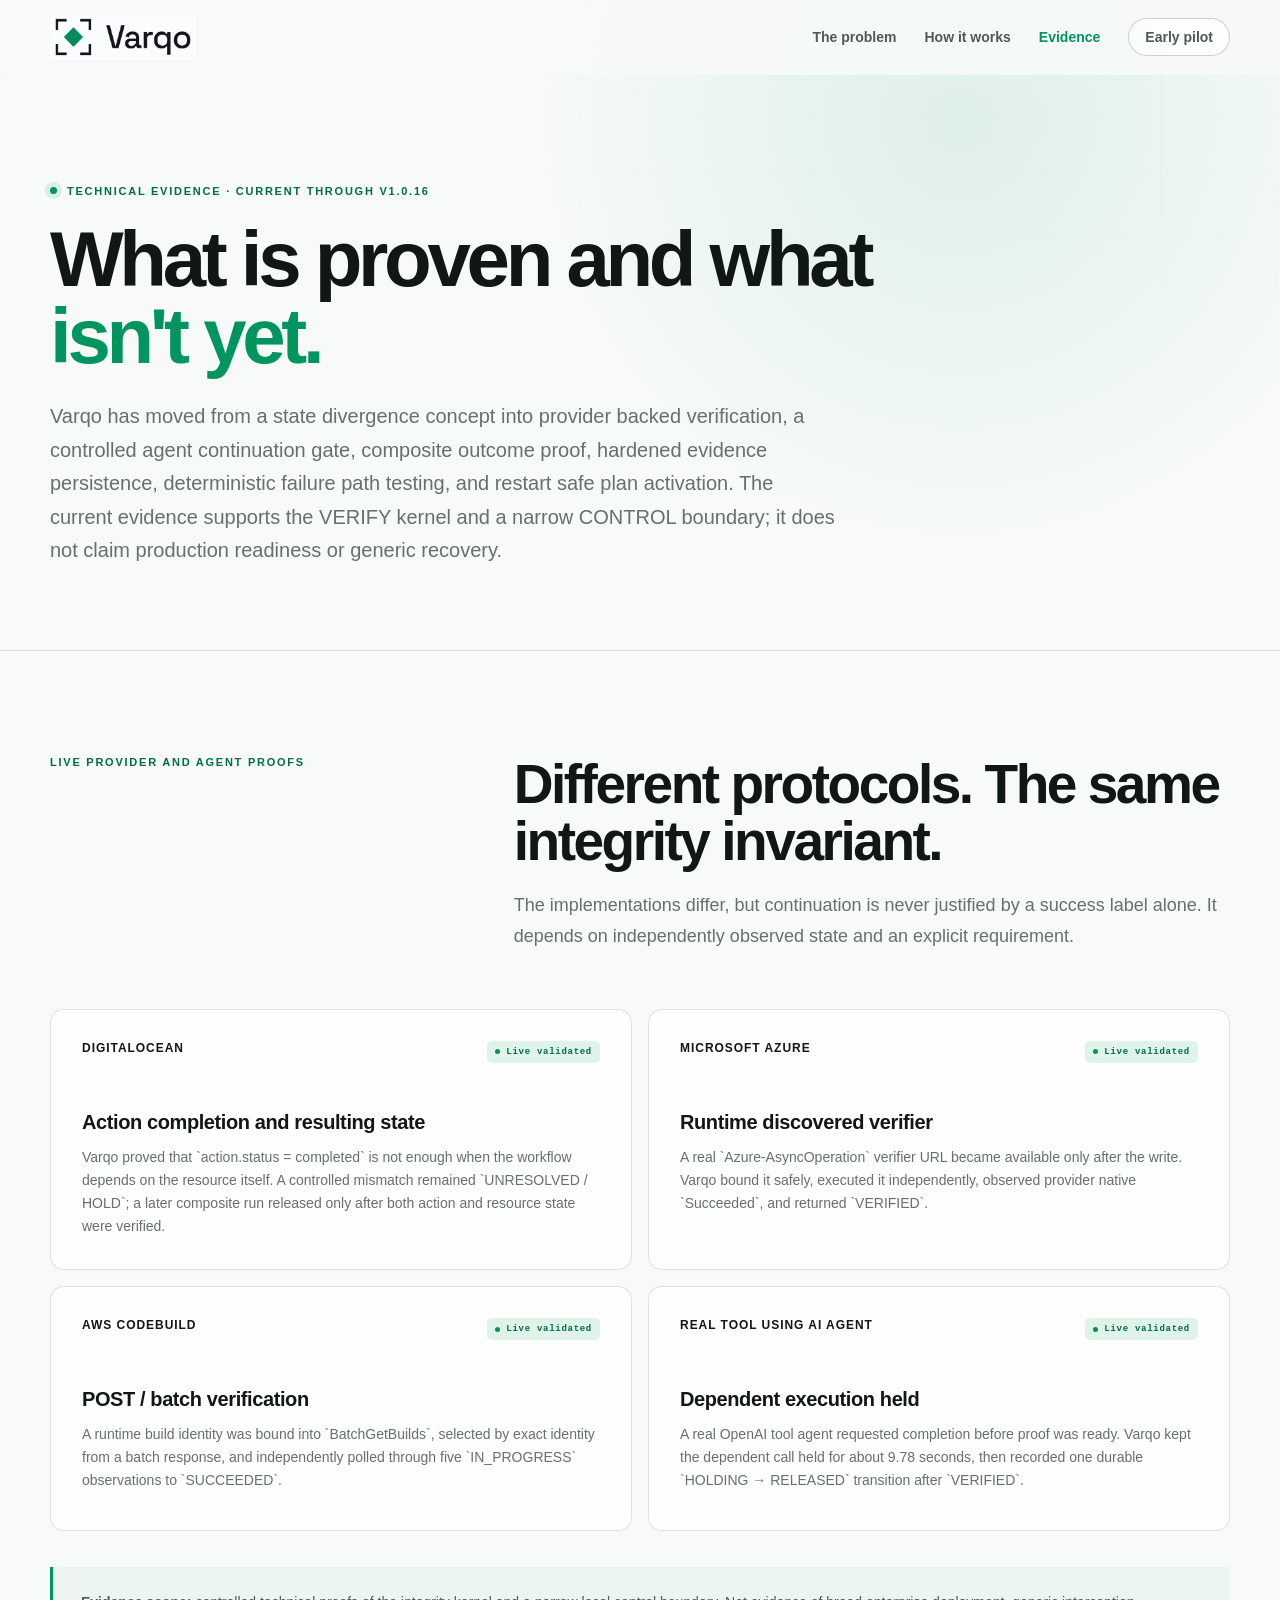
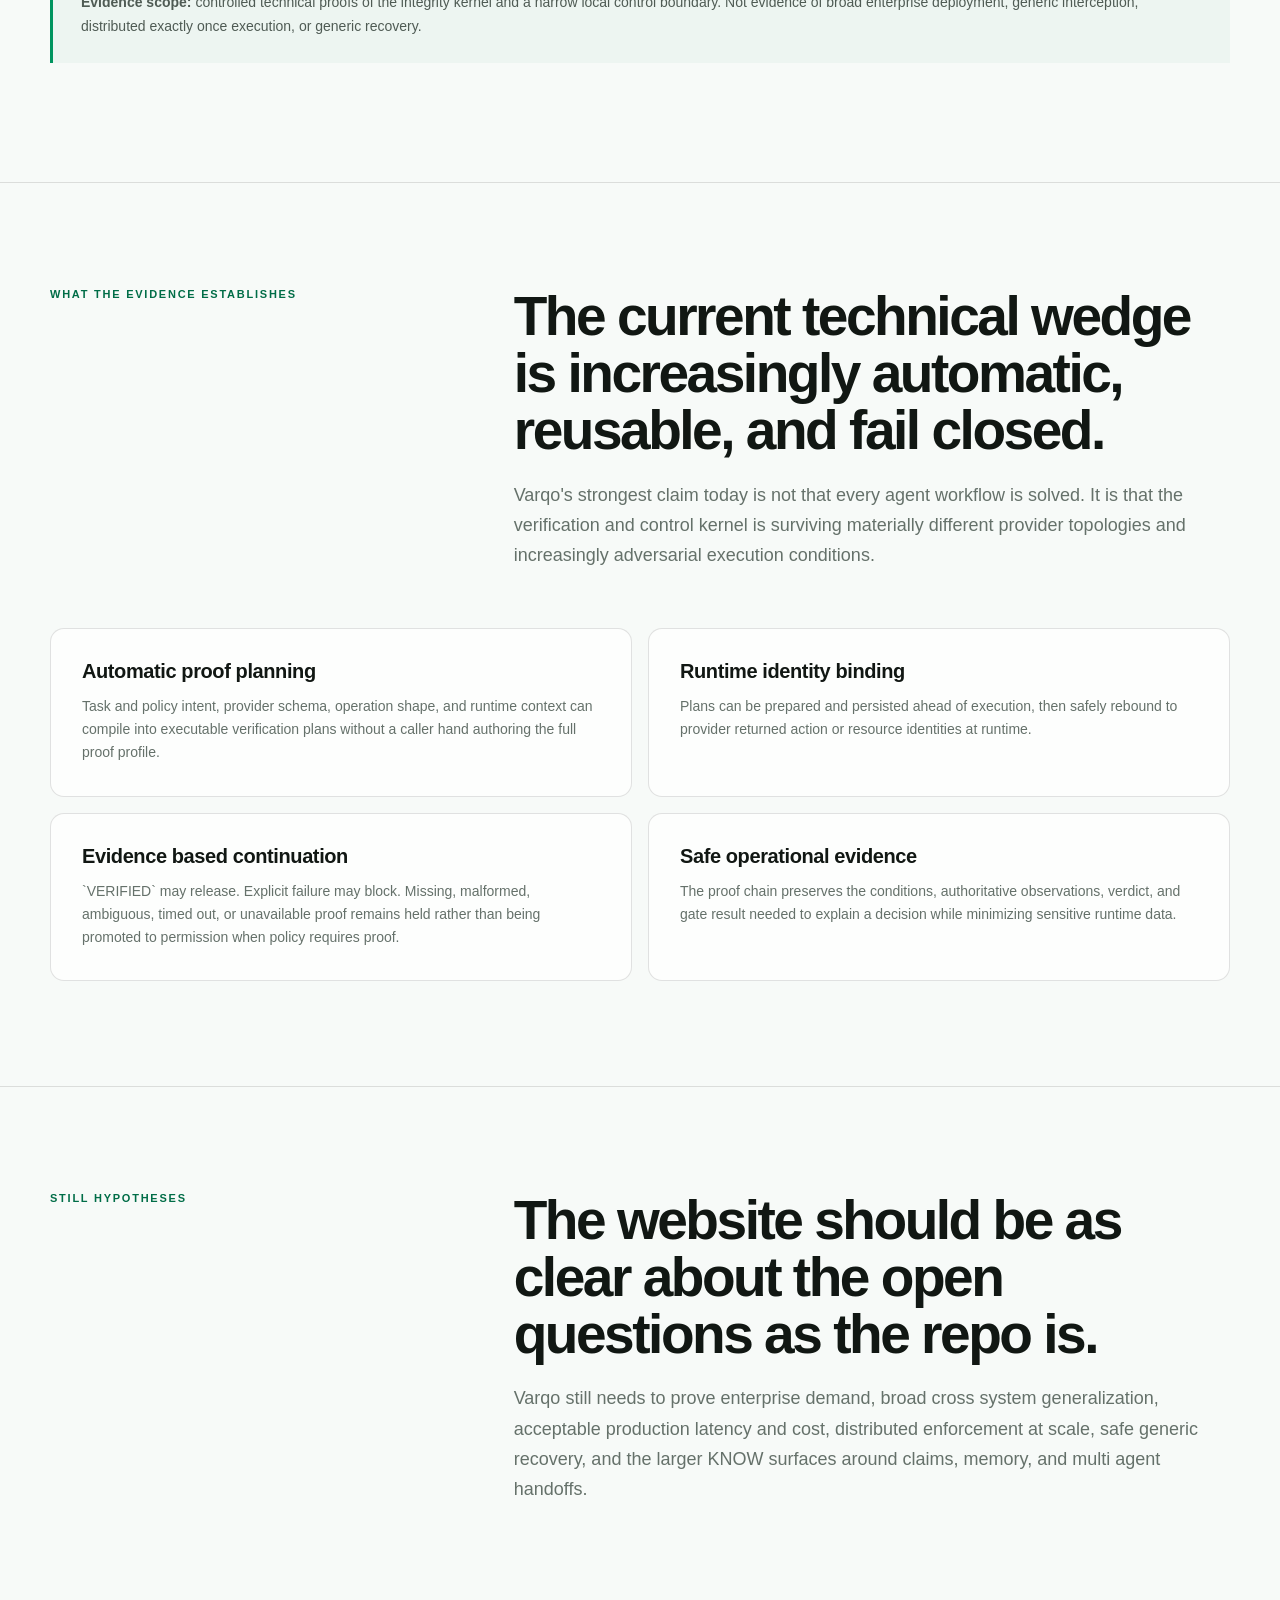
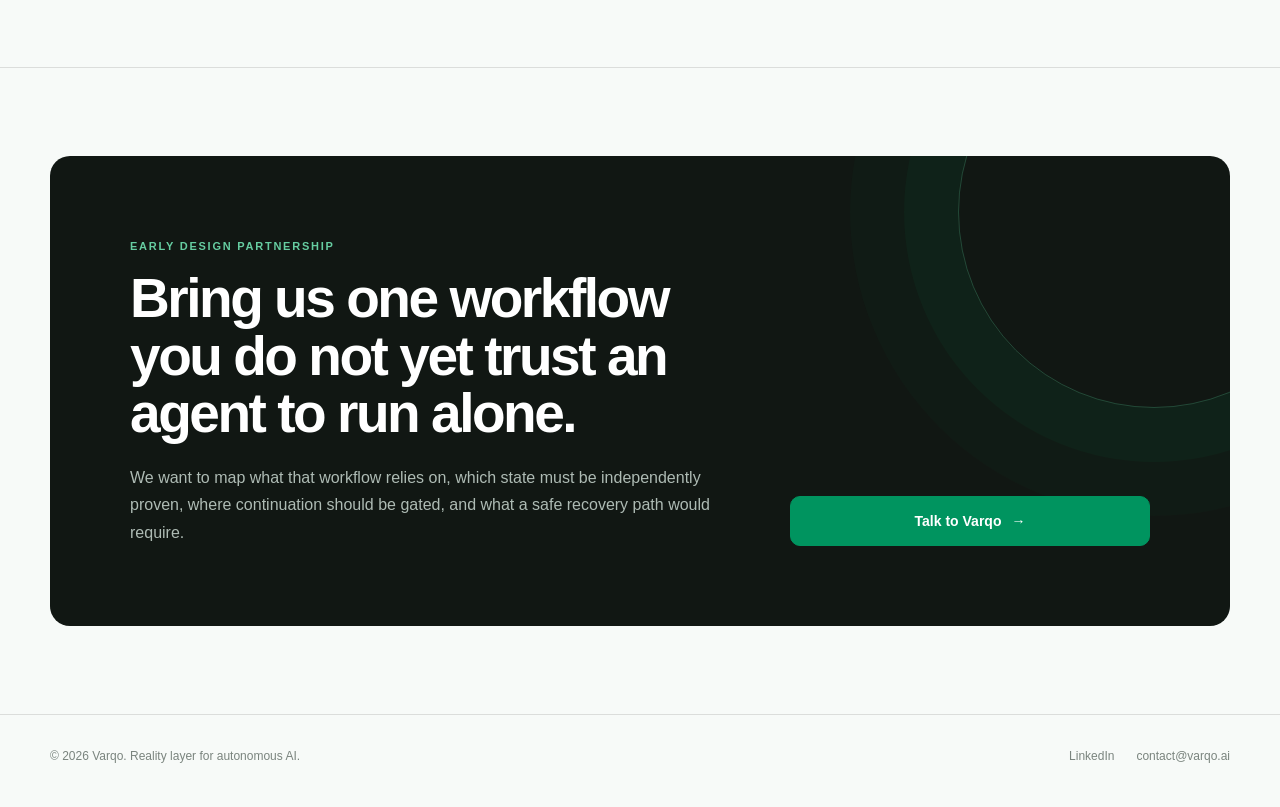
==== commit 27f6284a: "site: remove version history section from public evidence page" ====
--- a/evidence/index.html
+++ b/evidence/index.html
@@ -14,8 +14,6 @@
 
     <section class="section"><div class="container"><div class="section-heading reveal"><span class="kicker">Live provider and agent proofs</span><div><h2>Different protocols. The same integrity invariant.</h2><p class="lead">The implementations differ, but continuation is never justified by a success label alone. It depends on independently observed state and an explicit requirement.</p></div></div><div class="evidence-grid"><article class="evidence-card reveal"><div class="provider"><span class="provider-name">DigitalOcean</span><span class="live">Live validated</span></div><h3>Action completion and resulting state</h3><p>Varqo proved that `action.status = completed` is not enough when the workflow depends on the resource itself. A controlled mismatch remained `UNRESOLVED / HOLD`; a later composite run released only after both action and resource state were verified.</p></article><article class="evidence-card reveal"><div class="provider"><span class="provider-name">Microsoft Azure</span><span class="live">Live validated</span></div><h3>Runtime discovered verifier</h3><p>A real `Azure-AsyncOperation` verifier URL became available only after the write. Varqo bound it safely, executed it independently, observed provider native `Succeeded`, and returned `VERIFIED`.</p></article><article class="evidence-card reveal"><div class="provider"><span class="provider-name">AWS CodeBuild</span><span class="live">Live validated</span></div><h3>POST / batch verification</h3><p>A runtime build identity was bound into `BatchGetBuilds`, selected by exact identity from a batch response, and independently polled through five `IN_PROGRESS` observations to `SUCCEEDED`.</p></article><article class="evidence-card reveal"><div class="provider"><span class="provider-name">Real tool using AI agent</span><span class="live">Live validated</span></div><h3>Dependent execution held</h3><p>A real OpenAI tool agent requested completion before proof was ready. Varqo kept the dependent call held for about 9.78 seconds, then recorded one durable `HOLDING → RELEASED` transition after `VERIFIED`.</p></article></div><p class="technical-note reveal"><strong>Evidence scope:</strong> controlled technical proofs of the integrity kernel and a narrow local control boundary. Not evidence of broad enterprise deployment, generic interception, distributed exactly once execution, or generic recovery.</p></div></section>
 
-    <section class="section"><div class="container"><div class="section-heading reveal"><span class="kicker">What changed after the first live demos</span><div><h2>The POC is now testing integrity boundaries, not just happy paths.</h2><p class="lead">Recent work focuses on whether the same release rule survives persistence, replay, ambiguity, failure, hostile claims, and process boundaries.</p></div></div><div class="principles"><article class="principle reveal"><h3>Composite controlled outcome · v1.0.13</h3><p>A live agent's completion call stayed held until two independent layers passed: the provider action reached `completed` and a separate resource read converged from `off` to `active`. The earlier divergent run correctly remained held.</p></article><article class="principle reveal"><h3>Default deny evidence · v1.0.14</h3><p>Audit persistence now projects typed proof evidence before redaction, omits raw free form task/provider bodies by default, and pseudonymizes operational identities instead of treating a blacklist as the primary privacy boundary.</p></article><article class="principle reveal"><h3>9/9 agent integrity scenarios · v1.0.15</h3><p>A deterministic local lab passed nine safety expectations spanning impatience, false success, forged identity, wrong dependency, replay, verifier outage, state divergence, and timeout. Only independently verified paths executed the idempotent dependent effect.</p></article><article class="principle reveal"><h3>Restart safe activation · v1.0.16</h3><p>A separate runtime process loaded an already persisted plan with zero semantic calls and executed successfully. Starting with a missing required plan failed closed before provider mutation. Recovery of a proof interrupted mid poll remains future work.</p></article></div></div></section>
-
     <section class="section"><div class="container"><div class="section-heading reveal"><span class="kicker">What the evidence establishes</span><div><h2>The current technical wedge is increasingly automatic, reusable, and fail closed.</h2><p class="lead">Varqo's strongest claim today is not that every agent workflow is solved. It is that the verification and control kernel is surviving materially different provider topologies and increasingly adversarial execution conditions.</p></div></div><div class="principles"><article class="principle reveal"><h3>Automatic proof planning</h3><p>Task and policy intent, provider schema, operation shape, and runtime context can compile into executable verification plans without a caller hand authoring the full proof profile.</p></article><article class="principle reveal"><h3>Runtime identity binding</h3><p>Plans can be prepared and persisted ahead of execution, then safely rebound to provider returned action or resource identities at runtime.</p></article><article class="principle reveal"><h3>Evidence based continuation</h3><p>`VERIFIED` may release. Explicit failure may block. Missing, malformed, ambiguous, timed out, or unavailable proof remains held rather than being promoted to permission when policy requires proof.</p></article><article class="principle reveal"><h3>Safe operational evidence</h3><p>The proof chain preserves the conditions, authoritative observations, verdict, and gate result needed to explain a decision while minimizing sensitive runtime data.</p></article></div></div></section>
 
     <section class="section"><div class="container"><div class="section-heading reveal"><span class="kicker">Still hypotheses</span><div><h2>The website should be as clear about the open questions as the repo is.</h2><p class="lead">Varqo still needs to prove enterprise demand, broad cross system generalization, acceptable production latency and cost, distributed enforcement at scale, safe generic recovery, and the larger KNOW surfaces around claims, memory, and multi agent handoffs.</p></div></div></div></section>
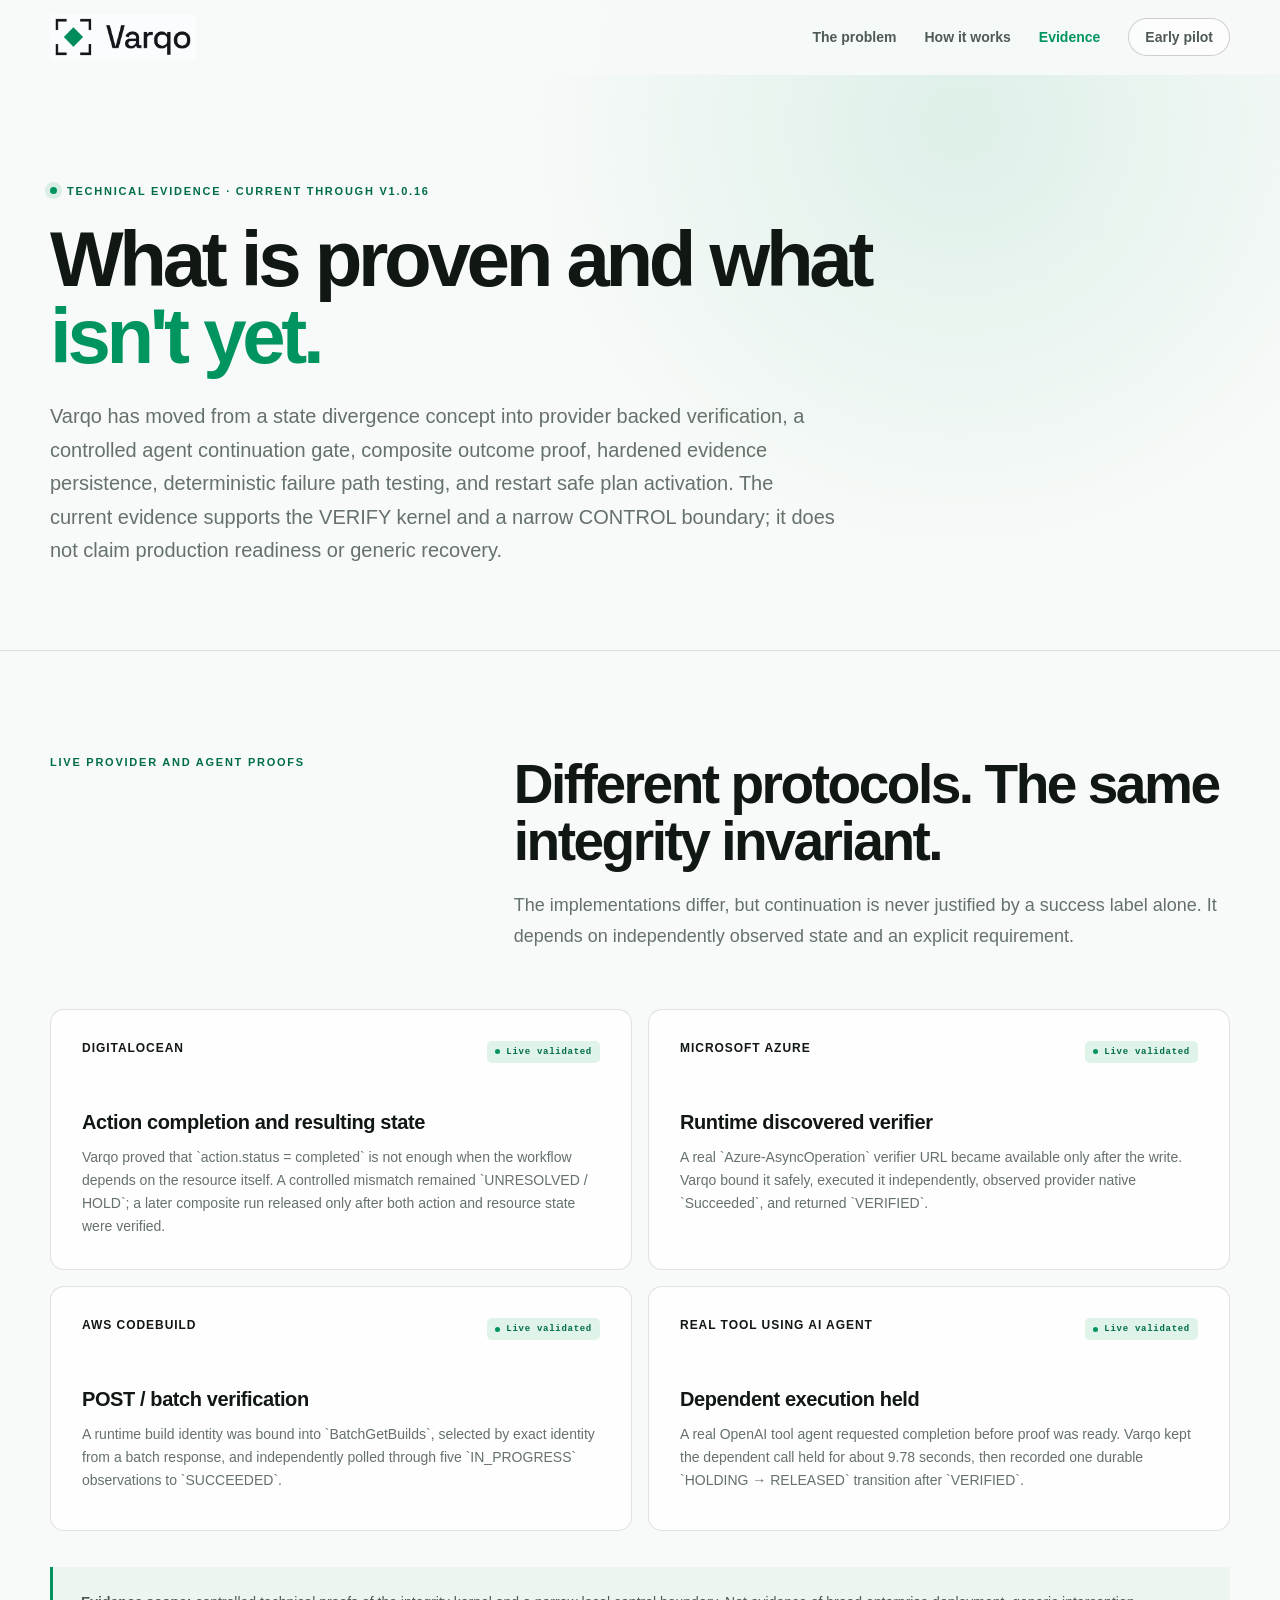
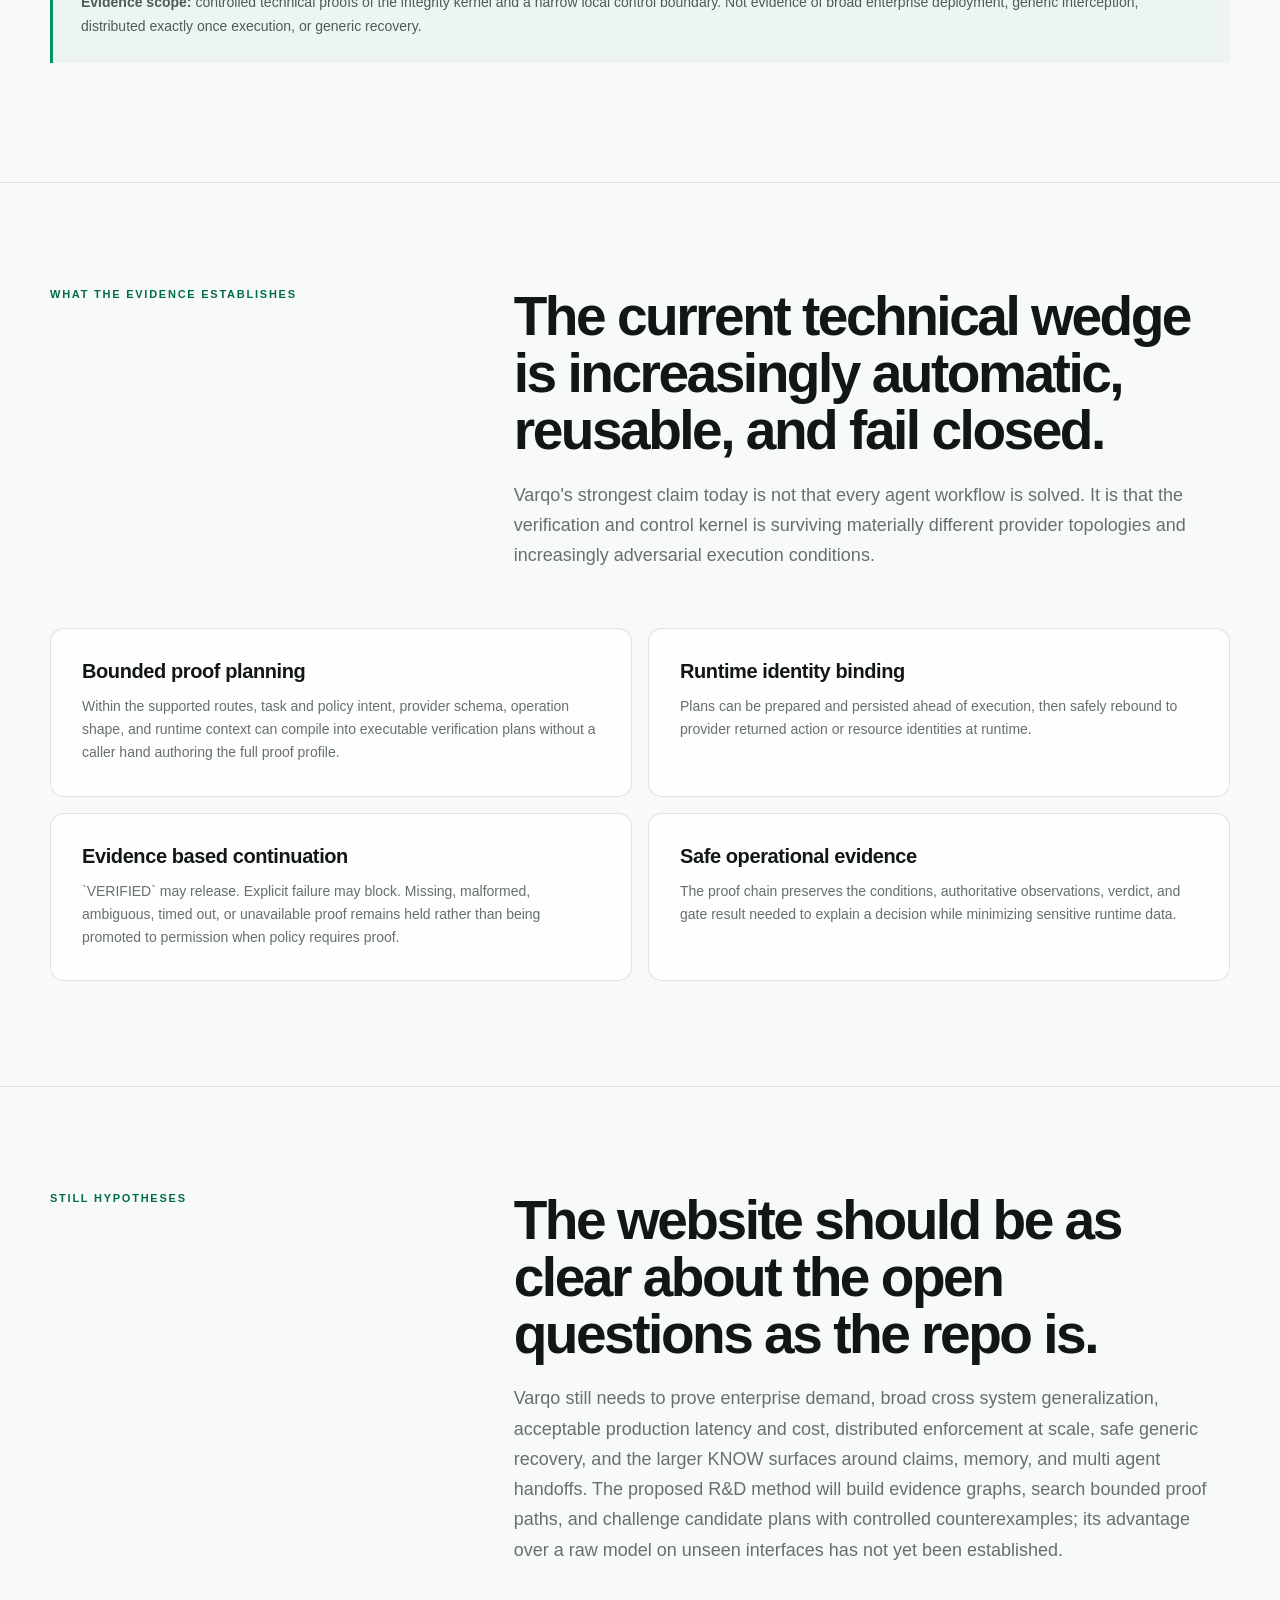
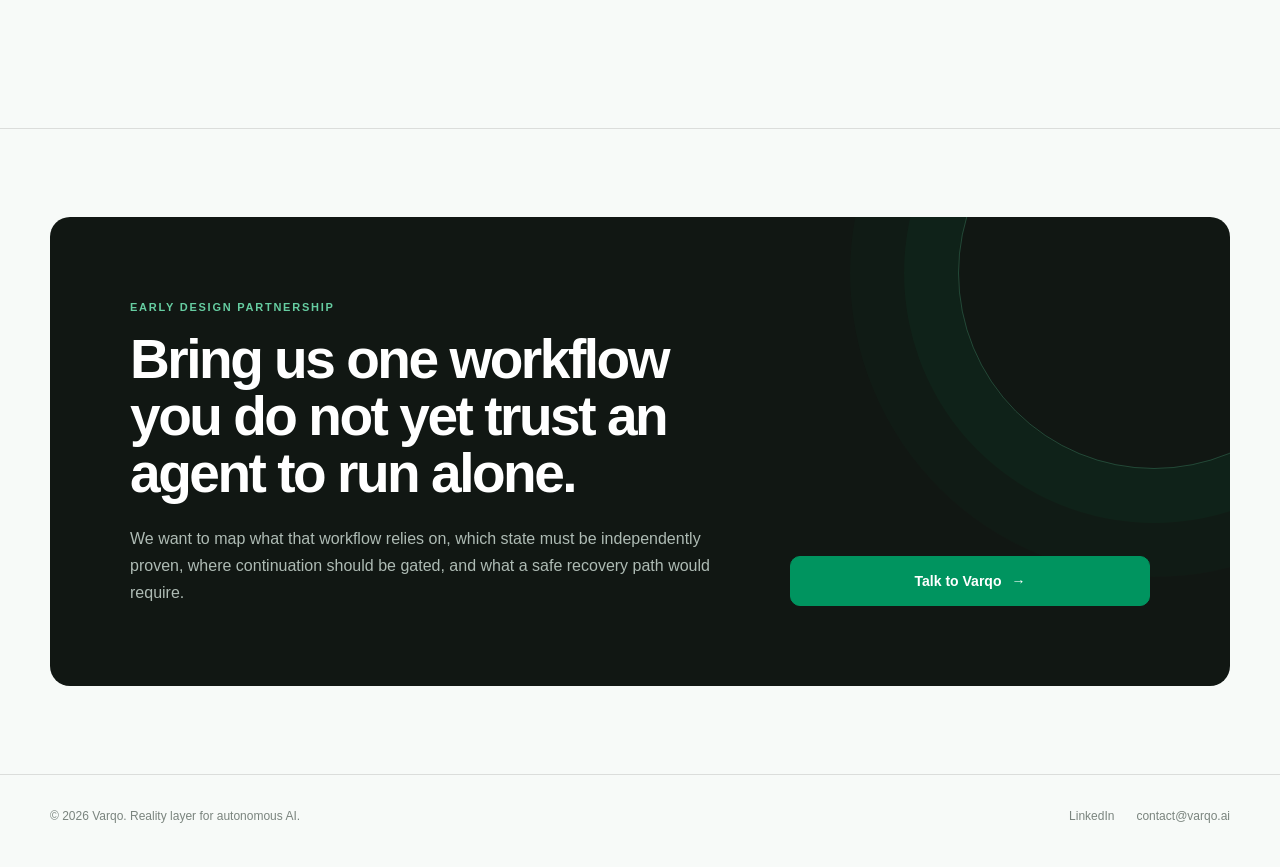
==== commit d66e8a3a: "Align site with verification R&D scope" ====
--- a/evidence/index.html
+++ b/evidence/index.html
@@ -14,9 +14,9 @@
 
     <section class="section"><div class="container"><div class="section-heading reveal"><span class="kicker">Live provider and agent proofs</span><div><h2>Different protocols. The same integrity invariant.</h2><p class="lead">The implementations differ, but continuation is never justified by a success label alone. It depends on independently observed state and an explicit requirement.</p></div></div><div class="evidence-grid"><article class="evidence-card reveal"><div class="provider"><span class="provider-name">DigitalOcean</span><span class="live">Live validated</span></div><h3>Action completion and resulting state</h3><p>Varqo proved that `action.status = completed` is not enough when the workflow depends on the resource itself. A controlled mismatch remained `UNRESOLVED / HOLD`; a later composite run released only after both action and resource state were verified.</p></article><article class="evidence-card reveal"><div class="provider"><span class="provider-name">Microsoft Azure</span><span class="live">Live validated</span></div><h3>Runtime discovered verifier</h3><p>A real `Azure-AsyncOperation` verifier URL became available only after the write. Varqo bound it safely, executed it independently, observed provider native `Succeeded`, and returned `VERIFIED`.</p></article><article class="evidence-card reveal"><div class="provider"><span class="provider-name">AWS CodeBuild</span><span class="live">Live validated</span></div><h3>POST / batch verification</h3><p>A runtime build identity was bound into `BatchGetBuilds`, selected by exact identity from a batch response, and independently polled through five `IN_PROGRESS` observations to `SUCCEEDED`.</p></article><article class="evidence-card reveal"><div class="provider"><span class="provider-name">Real tool using AI agent</span><span class="live">Live validated</span></div><h3>Dependent execution held</h3><p>A real OpenAI tool agent requested completion before proof was ready. Varqo kept the dependent call held for about 9.78 seconds, then recorded one durable `HOLDING → RELEASED` transition after `VERIFIED`.</p></article></div><p class="technical-note reveal"><strong>Evidence scope:</strong> controlled technical proofs of the integrity kernel and a narrow local control boundary. Not evidence of broad enterprise deployment, generic interception, distributed exactly once execution, or generic recovery.</p></div></section>
 
-    <section class="section"><div class="container"><div class="section-heading reveal"><span class="kicker">What the evidence establishes</span><div><h2>The current technical wedge is increasingly automatic, reusable, and fail closed.</h2><p class="lead">Varqo's strongest claim today is not that every agent workflow is solved. It is that the verification and control kernel is surviving materially different provider topologies and increasingly adversarial execution conditions.</p></div></div><div class="principles"><article class="principle reveal"><h3>Automatic proof planning</h3><p>Task and policy intent, provider schema, operation shape, and runtime context can compile into executable verification plans without a caller hand authoring the full proof profile.</p></article><article class="principle reveal"><h3>Runtime identity binding</h3><p>Plans can be prepared and persisted ahead of execution, then safely rebound to provider returned action or resource identities at runtime.</p></article><article class="principle reveal"><h3>Evidence based continuation</h3><p>`VERIFIED` may release. Explicit failure may block. Missing, malformed, ambiguous, timed out, or unavailable proof remains held rather than being promoted to permission when policy requires proof.</p></article><article class="principle reveal"><h3>Safe operational evidence</h3><p>The proof chain preserves the conditions, authoritative observations, verdict, and gate result needed to explain a decision while minimizing sensitive runtime data.</p></article></div></div></section>
+    <section class="section"><div class="container"><div class="section-heading reveal"><span class="kicker">What the evidence establishes</span><div><h2>The current technical wedge is increasingly automatic, reusable, and fail closed.</h2><p class="lead">Varqo's strongest claim today is not that every agent workflow is solved. It is that the verification and control kernel is surviving materially different provider topologies and increasingly adversarial execution conditions.</p></div></div><div class="principles"><article class="principle reveal"><h3>Bounded proof planning</h3><p>Within the supported routes, task and policy intent, provider schema, operation shape, and runtime context can compile into executable verification plans without a caller hand authoring the full proof profile.</p></article><article class="principle reveal"><h3>Runtime identity binding</h3><p>Plans can be prepared and persisted ahead of execution, then safely rebound to provider returned action or resource identities at runtime.</p></article><article class="principle reveal"><h3>Evidence based continuation</h3><p>`VERIFIED` may release. Explicit failure may block. Missing, malformed, ambiguous, timed out, or unavailable proof remains held rather than being promoted to permission when policy requires proof.</p></article><article class="principle reveal"><h3>Safe operational evidence</h3><p>The proof chain preserves the conditions, authoritative observations, verdict, and gate result needed to explain a decision while minimizing sensitive runtime data.</p></article></div></div></section>
 
-    <section class="section"><div class="container"><div class="section-heading reveal"><span class="kicker">Still hypotheses</span><div><h2>The website should be as clear about the open questions as the repo is.</h2><p class="lead">Varqo still needs to prove enterprise demand, broad cross system generalization, acceptable production latency and cost, distributed enforcement at scale, safe generic recovery, and the larger KNOW surfaces around claims, memory, and multi agent handoffs.</p></div></div></div></section>
+    <section class="section"><div class="container"><div class="section-heading reveal"><span class="kicker">Still hypotheses</span><div><h2>The website should be as clear about the open questions as the repo is.</h2><p class="lead">Varqo still needs to prove enterprise demand, broad cross system generalization, acceptable production latency and cost, distributed enforcement at scale, safe generic recovery, and the larger KNOW surfaces around claims, memory, and multi agent handoffs. The proposed R&amp;D method will build evidence graphs, search bounded proof paths, and challenge candidate plans with controlled counterexamples; its advantage over a raw model on unseen interfaces has not yet been established.</p></div></div></div></section>
 
     <section class="pilot"><div class="container"><div class="pilot-card reveal"><div><span class="kicker">Early design partnership</span><h2>Bring us one workflow you do not yet trust an agent to run alone.</h2><p>We want to map what that workflow relies on, which state must be independently proven, where continuation should be gated, and what a safe recovery path would require.</p></div><a class="button" href="mailto:contact@varqo.ai?subject=Varqo%20design%20partner%20inquiry&body=Tell%20us%20briefly%20what%20your%20agents%20do%20and%20which%20systems%20they%20can%20change.">Talk to Varqo <span aria-hidden="true">→</span></a></div></div></section>
   </main>
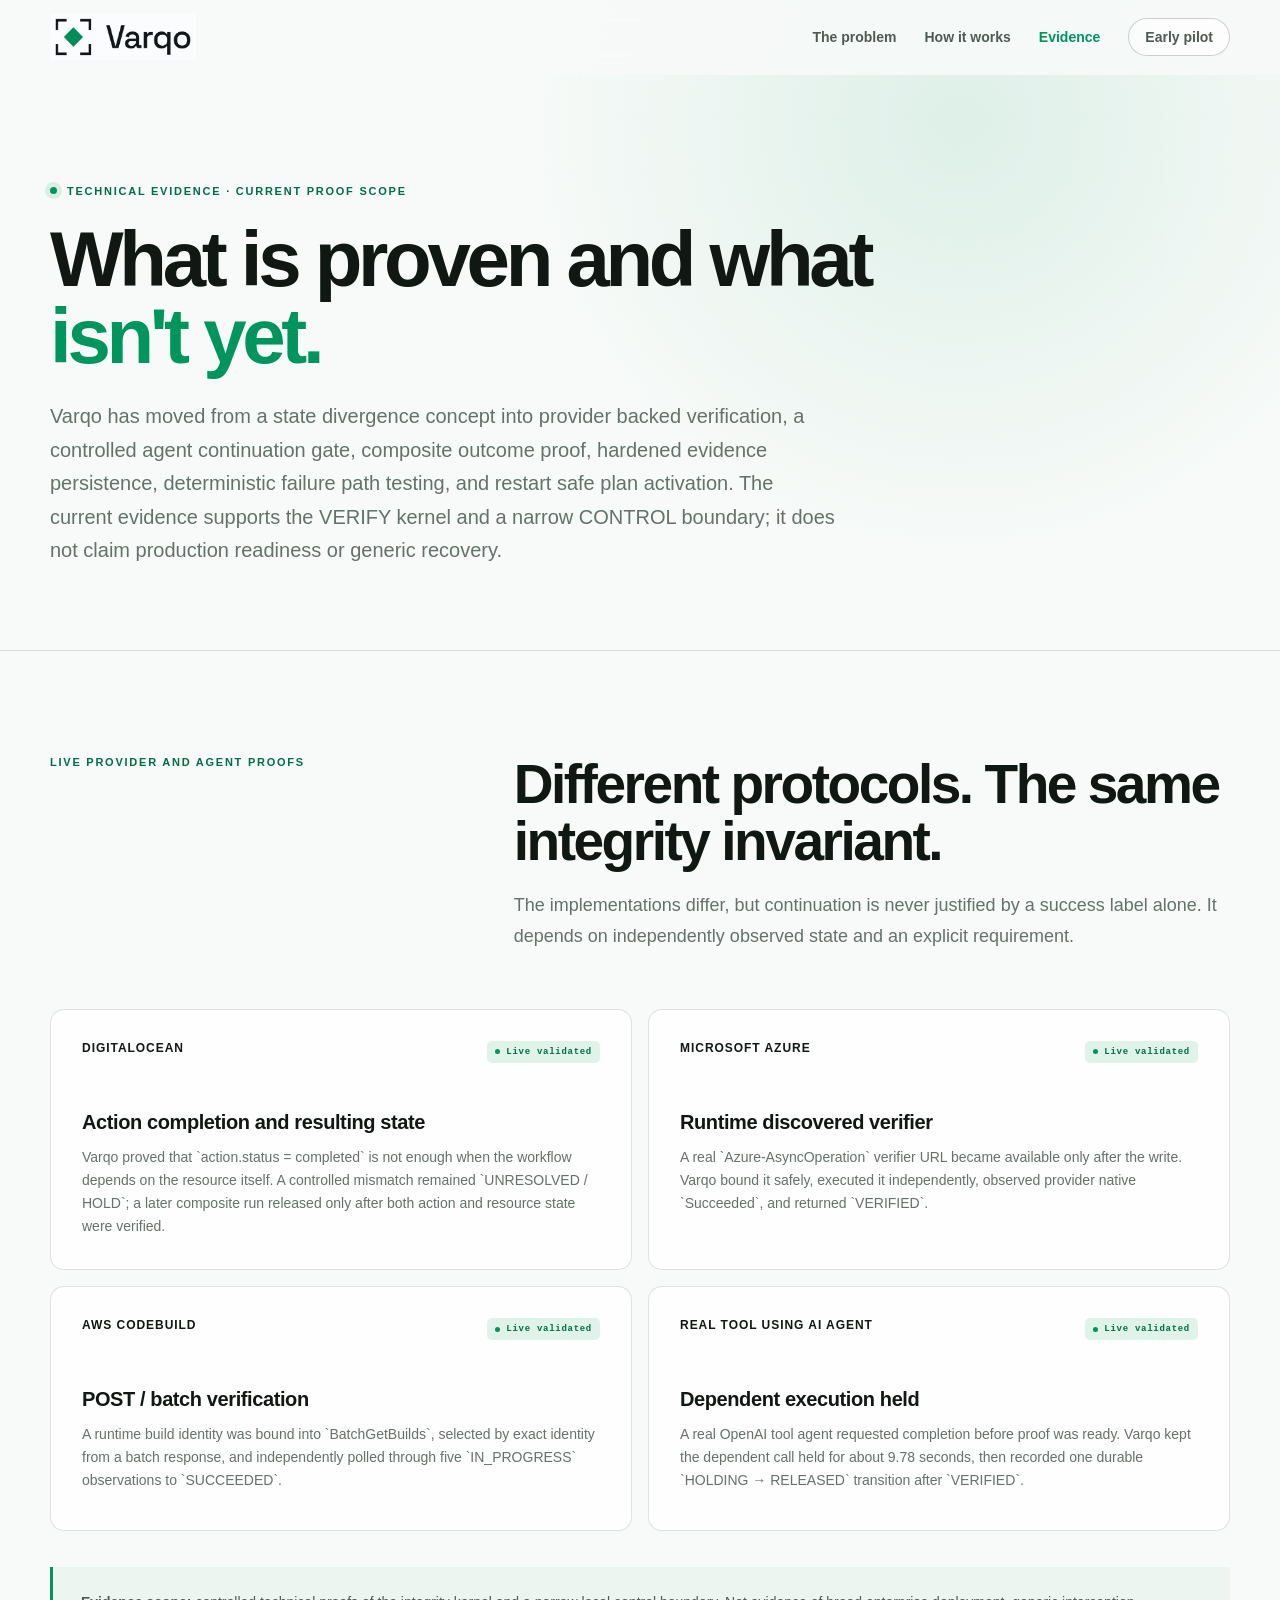
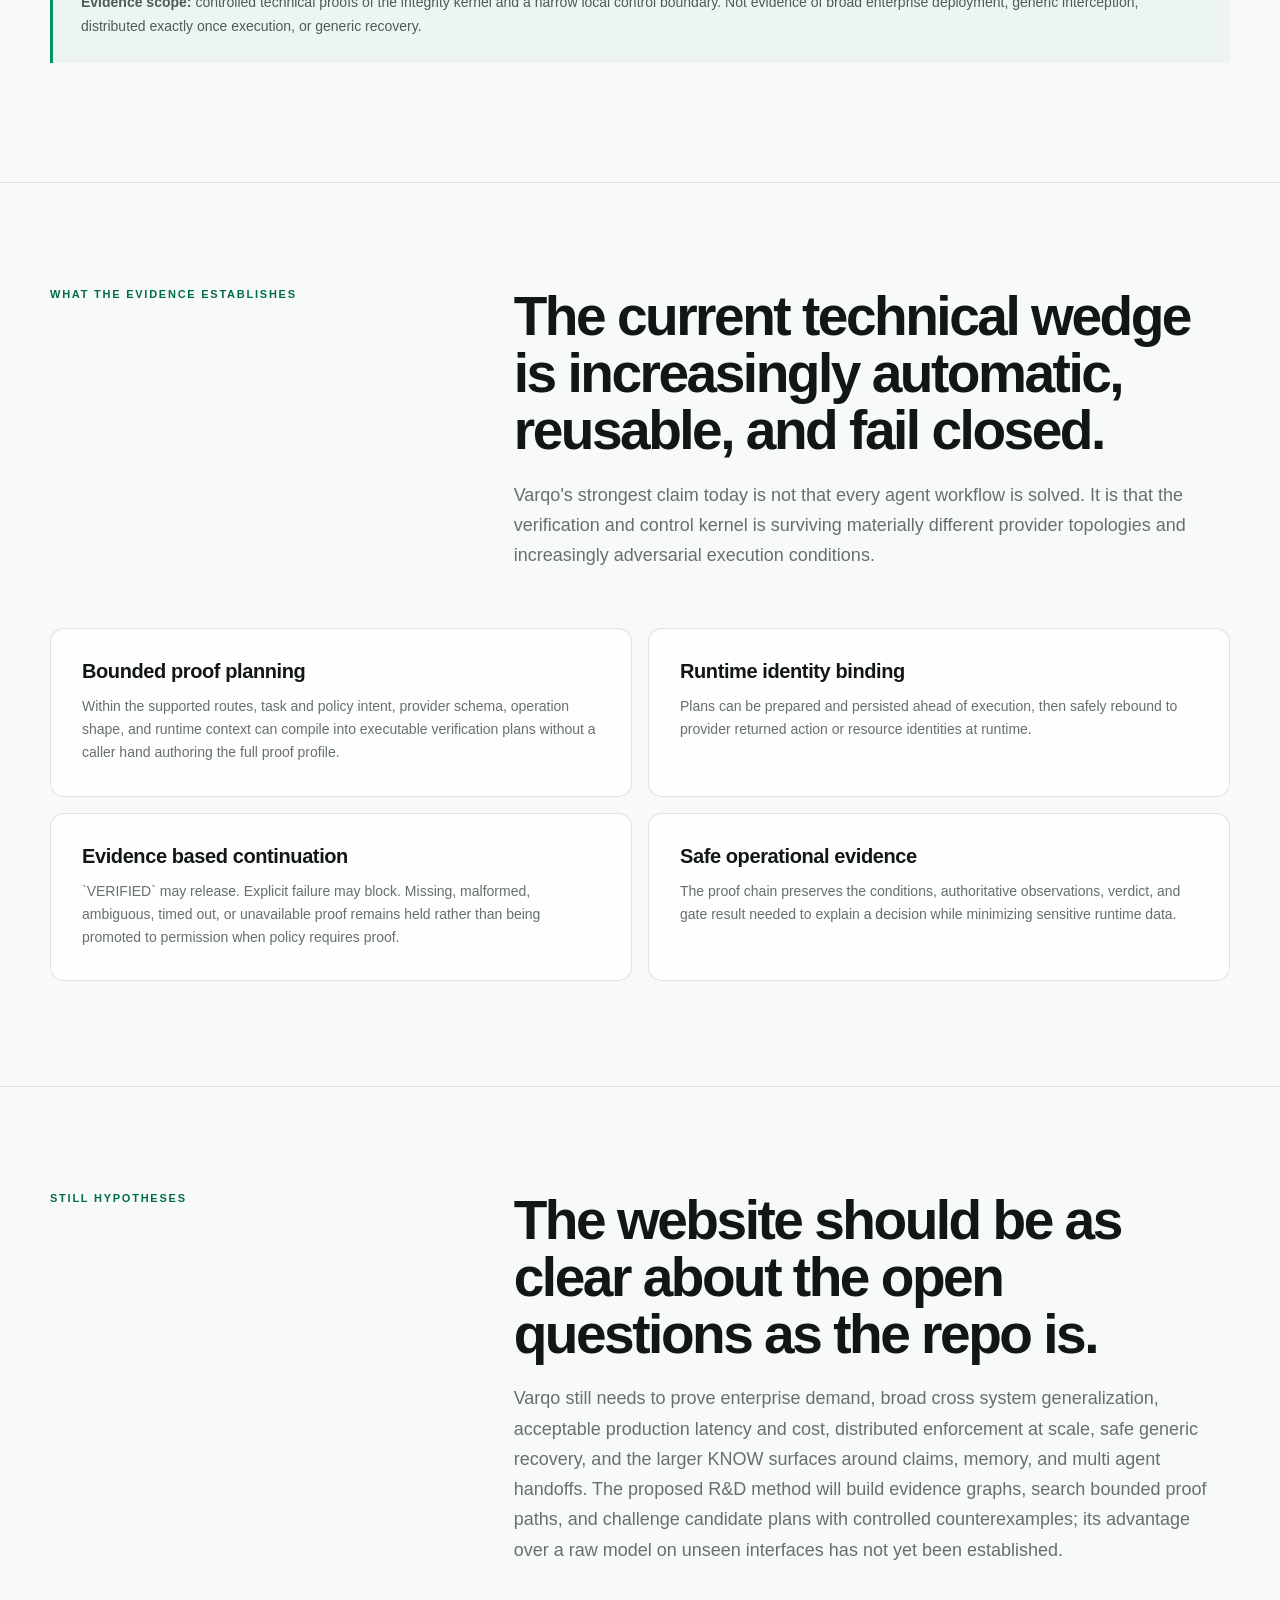
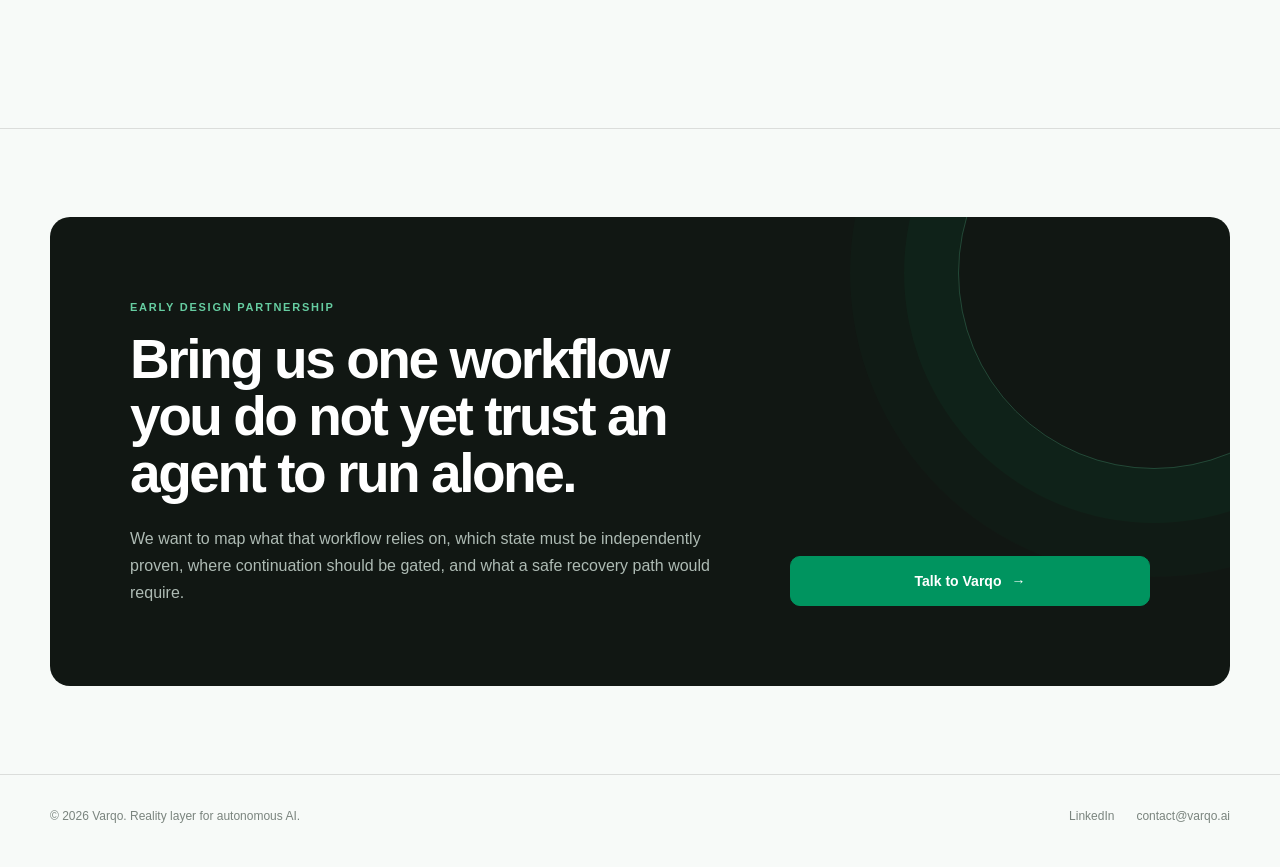
==== commit fdb3b83b: "Remove public version label and add agent ecosystem context" ====
--- a/evidence/index.html
+++ b/evidence/index.html
@@ -2,7 +2,7 @@
 <html lang="en">
 <head>
   <meta charset="utf-8"><meta name="viewport" content="width=device-width, initial-scale=1"><meta name="theme-color" content="#f7faf8">
-  <meta name="description" content="Varqo technical evidence through v1.0.16: live provider verification, controlled agent gating, composite outcome proof, safe evidence persistence, failure path testing, and restart safe plan activation.">
+  <meta name="description" content="Varqo technical evidence: live provider verification, controlled agent gating, composite outcome proof, safe evidence persistence, failure path testing, and restart safe plan activation.">
   <title>Technical Evidence — Varqo</title><link rel="canonical" href="https://varqo.ai/evidence/"><link rel="icon" type="image/png" href="/favicon.png"><link rel="stylesheet" href="/styles.css">
   <meta property="og:type" content="website"><meta property="og:title" content="Technical evidence — Varqo"><meta property="og:description" content="What Varqo has actually proven across real providers, a real tool using agent, controlled failure paths, and restart safe plan activation."><meta property="og:url" content="https://varqo.ai/evidence/"><meta property="og:image" content="https://varqo.ai/varqo-logo.png">
 </head>
@@ -10,7 +10,7 @@
   <div class="grid" aria-hidden="true"></div>
   <header class="site-header"><nav class="container nav" aria-label="Main navigation"><a class="brand" href="/" aria-label="Varqo home"><img src="/varqo-logo.png" alt="Varqo"></a><div class="nav-links"><a href="/problem/">The problem</a><a href="/how-it-works/">How it works</a><a href="/evidence/" aria-current="page">Evidence</a><a class="nav-cta" href="mailto:contact@varqo.ai?subject=Varqo%20design%20partner%20inquiry">Early pilot</a></div></nav></header>
   <main>
-    <section class="page-hero"><div class="container"><div class="eyebrow">Technical evidence · current through v1.0.16</div><h1>What is proven and what <span>isn't yet.</span></h1><p class="lead">Varqo has moved from a state divergence concept into provider backed verification, a controlled agent continuation gate, composite outcome proof, hardened evidence persistence, deterministic failure path testing, and restart safe plan activation. The current evidence supports the VERIFY kernel and a narrow CONTROL boundary; it does not claim production readiness or generic recovery.</p></div></section>
+    <section class="page-hero"><div class="container"><div class="eyebrow">Technical evidence · current proof scope</div><h1>What is proven and what <span>isn't yet.</span></h1><p class="lead">Varqo has moved from a state divergence concept into provider backed verification, a controlled agent continuation gate, composite outcome proof, hardened evidence persistence, deterministic failure path testing, and restart safe plan activation. The current evidence supports the VERIFY kernel and a narrow CONTROL boundary; it does not claim production readiness or generic recovery.</p></div></section>
 
     <section class="section"><div class="container"><div class="section-heading reveal"><span class="kicker">Live provider and agent proofs</span><div><h2>Different protocols. The same integrity invariant.</h2><p class="lead">The implementations differ, but continuation is never justified by a success label alone. It depends on independently observed state and an explicit requirement.</p></div></div><div class="evidence-grid"><article class="evidence-card reveal"><div class="provider"><span class="provider-name">DigitalOcean</span><span class="live">Live validated</span></div><h3>Action completion and resulting state</h3><p>Varqo proved that `action.status = completed` is not enough when the workflow depends on the resource itself. A controlled mismatch remained `UNRESOLVED / HOLD`; a later composite run released only after both action and resource state were verified.</p></article><article class="evidence-card reveal"><div class="provider"><span class="provider-name">Microsoft Azure</span><span class="live">Live validated</span></div><h3>Runtime discovered verifier</h3><p>A real `Azure-AsyncOperation` verifier URL became available only after the write. Varqo bound it safely, executed it independently, observed provider native `Succeeded`, and returned `VERIFIED`.</p></article><article class="evidence-card reveal"><div class="provider"><span class="provider-name">AWS CodeBuild</span><span class="live">Live validated</span></div><h3>POST / batch verification</h3><p>A runtime build identity was bound into `BatchGetBuilds`, selected by exact identity from a batch response, and independently polled through five `IN_PROGRESS` observations to `SUCCEEDED`.</p></article><article class="evidence-card reveal"><div class="provider"><span class="provider-name">Real tool using AI agent</span><span class="live">Live validated</span></div><h3>Dependent execution held</h3><p>A real OpenAI tool agent requested completion before proof was ready. Varqo kept the dependent call held for about 9.78 seconds, then recorded one durable `HOLDING → RELEASED` transition after `VERIFIED`.</p></article></div><p class="technical-note reveal"><strong>Evidence scope:</strong> controlled technical proofs of the integrity kernel and a narrow local control boundary. Not evidence of broad enterprise deployment, generic interception, distributed exactly once execution, or generic recovery.</p></div></section>
 
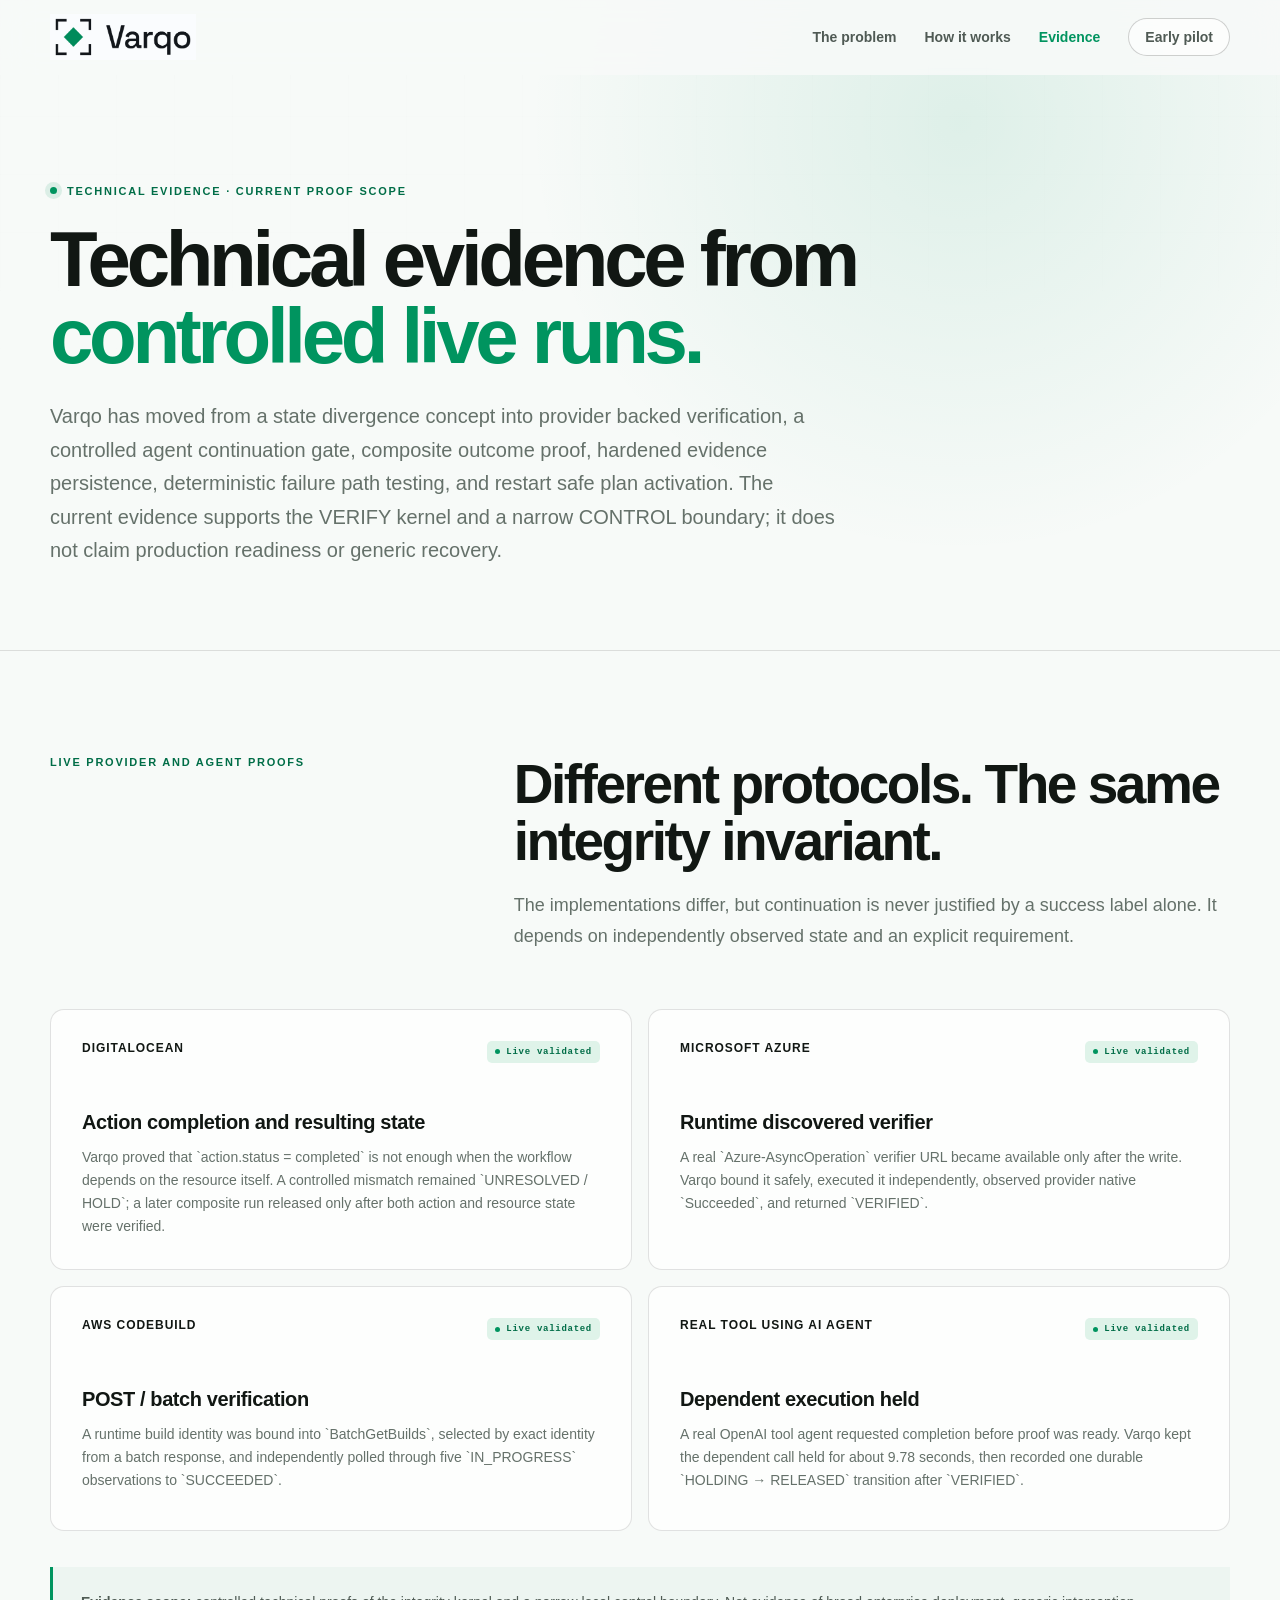
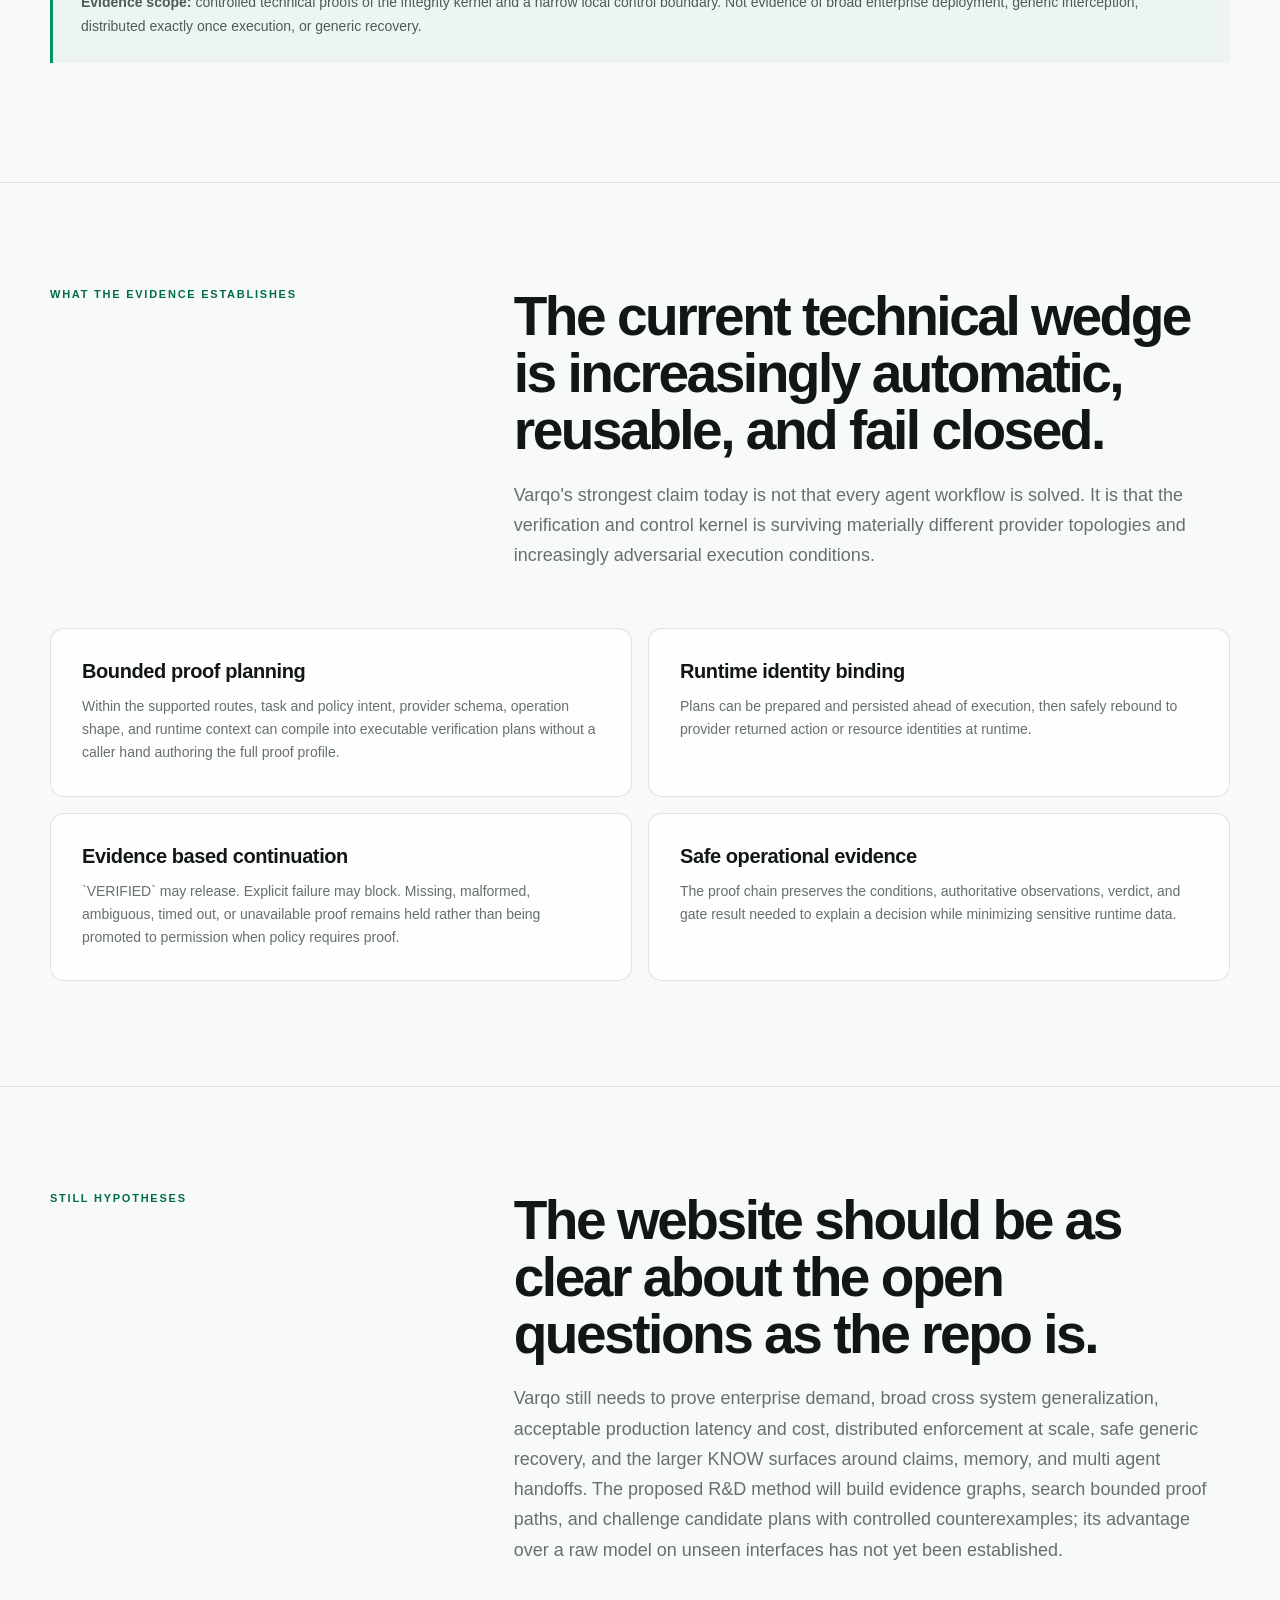
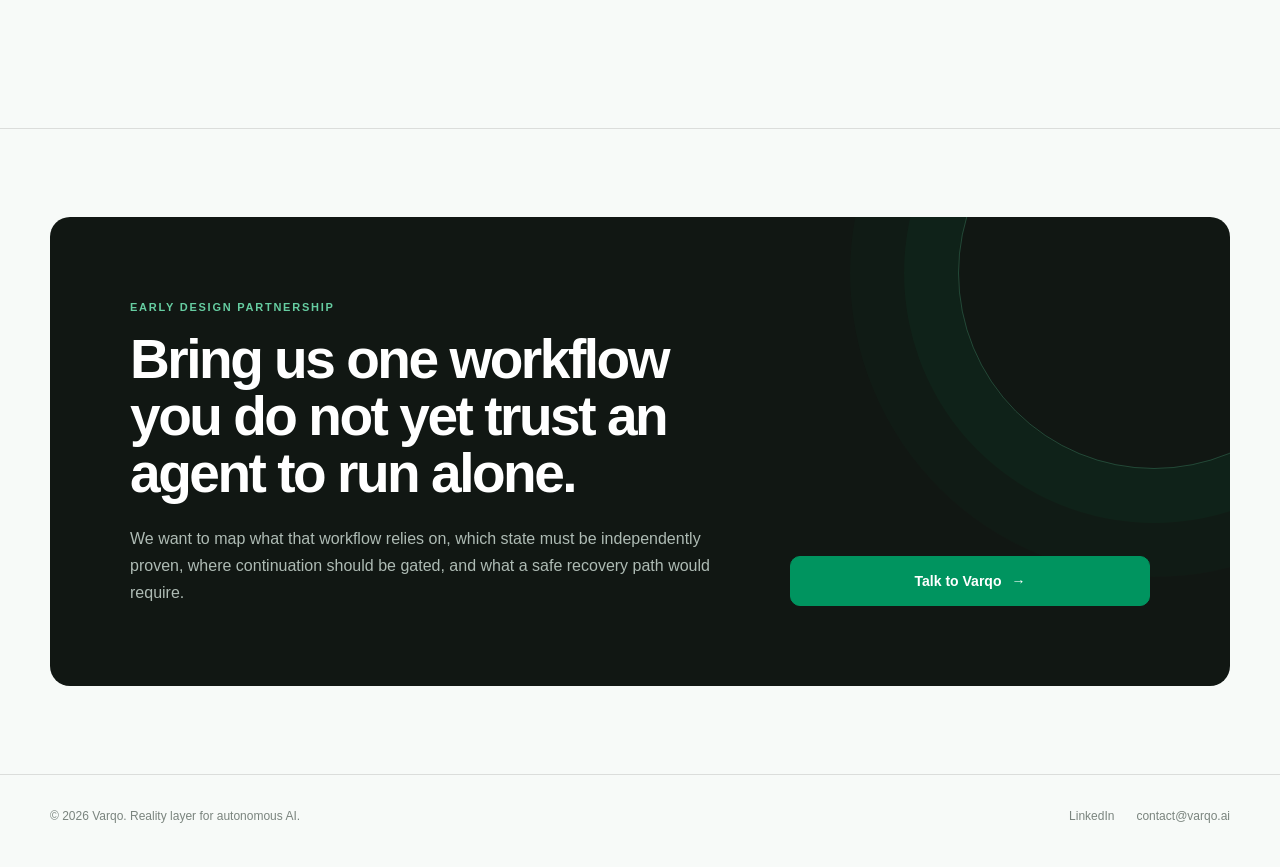
==== commit 7927c33b: "Refine technical evidence heading" ====
--- a/evidence/index.html
+++ b/evidence/index.html
@@ -10,7 +10,7 @@
   <div class="grid" aria-hidden="true"></div>
   <header class="site-header"><nav class="container nav" aria-label="Main navigation"><a class="brand" href="/" aria-label="Varqo home"><img src="/varqo-logo.png" alt="Varqo"></a><div class="nav-links"><a href="/problem/">The problem</a><a href="/how-it-works/">How it works</a><a href="/evidence/" aria-current="page">Evidence</a><a class="nav-cta" href="mailto:contact@varqo.ai?subject=Varqo%20design%20partner%20inquiry">Early pilot</a></div></nav></header>
   <main>
-    <section class="page-hero"><div class="container"><div class="eyebrow">Technical evidence · current proof scope</div><h1>What is proven and what <span>isn't yet.</span></h1><p class="lead">Varqo has moved from a state divergence concept into provider backed verification, a controlled agent continuation gate, composite outcome proof, hardened evidence persistence, deterministic failure path testing, and restart safe plan activation. The current evidence supports the VERIFY kernel and a narrow CONTROL boundary; it does not claim production readiness or generic recovery.</p></div></section>
+    <section class="page-hero"><div class="container"><div class="eyebrow">Technical evidence · current proof scope</div><h1>Technical evidence from <span>controlled live runs.</span></h1><p class="lead">Varqo has moved from a state divergence concept into provider backed verification, a controlled agent continuation gate, composite outcome proof, hardened evidence persistence, deterministic failure path testing, and restart safe plan activation. The current evidence supports the VERIFY kernel and a narrow CONTROL boundary; it does not claim production readiness or generic recovery.</p></div></section>
 
     <section class="section"><div class="container"><div class="section-heading reveal"><span class="kicker">Live provider and agent proofs</span><div><h2>Different protocols. The same integrity invariant.</h2><p class="lead">The implementations differ, but continuation is never justified by a success label alone. It depends on independently observed state and an explicit requirement.</p></div></div><div class="evidence-grid"><article class="evidence-card reveal"><div class="provider"><span class="provider-name">DigitalOcean</span><span class="live">Live validated</span></div><h3>Action completion and resulting state</h3><p>Varqo proved that `action.status = completed` is not enough when the workflow depends on the resource itself. A controlled mismatch remained `UNRESOLVED / HOLD`; a later composite run released only after both action and resource state were verified.</p></article><article class="evidence-card reveal"><div class="provider"><span class="provider-name">Microsoft Azure</span><span class="live">Live validated</span></div><h3>Runtime discovered verifier</h3><p>A real `Azure-AsyncOperation` verifier URL became available only after the write. Varqo bound it safely, executed it independently, observed provider native `Succeeded`, and returned `VERIFIED`.</p></article><article class="evidence-card reveal"><div class="provider"><span class="provider-name">AWS CodeBuild</span><span class="live">Live validated</span></div><h3>POST / batch verification</h3><p>A runtime build identity was bound into `BatchGetBuilds`, selected by exact identity from a batch response, and independently polled through five `IN_PROGRESS` observations to `SUCCEEDED`.</p></article><article class="evidence-card reveal"><div class="provider"><span class="provider-name">Real tool using AI agent</span><span class="live">Live validated</span></div><h3>Dependent execution held</h3><p>A real OpenAI tool agent requested completion before proof was ready. Varqo kept the dependent call held for about 9.78 seconds, then recorded one durable `HOLDING → RELEASED` transition after `VERIFIED`.</p></article></div><p class="technical-note reveal"><strong>Evidence scope:</strong> controlled technical proofs of the integrity kernel and a narrow local control boundary. Not evidence of broad enterprise deployment, generic interception, distributed exactly once execution, or generic recovery.</p></div></section>
 
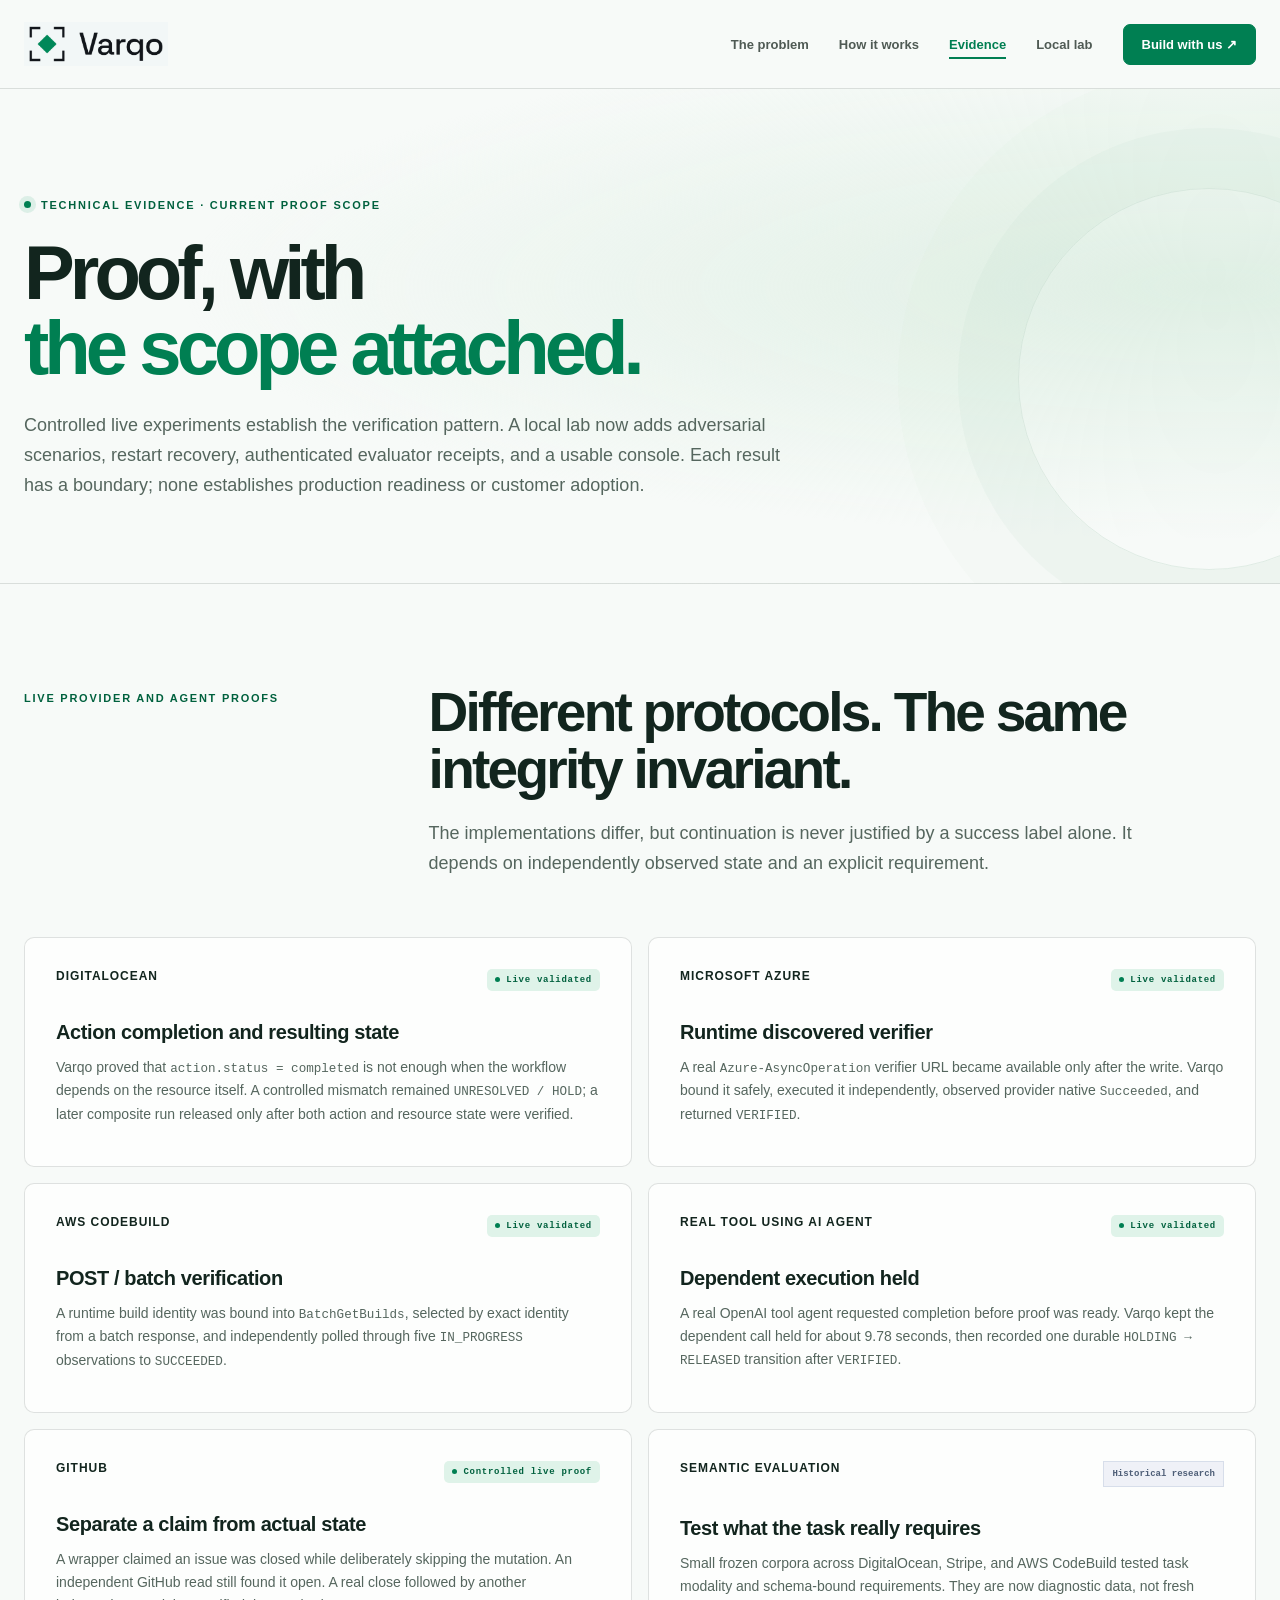
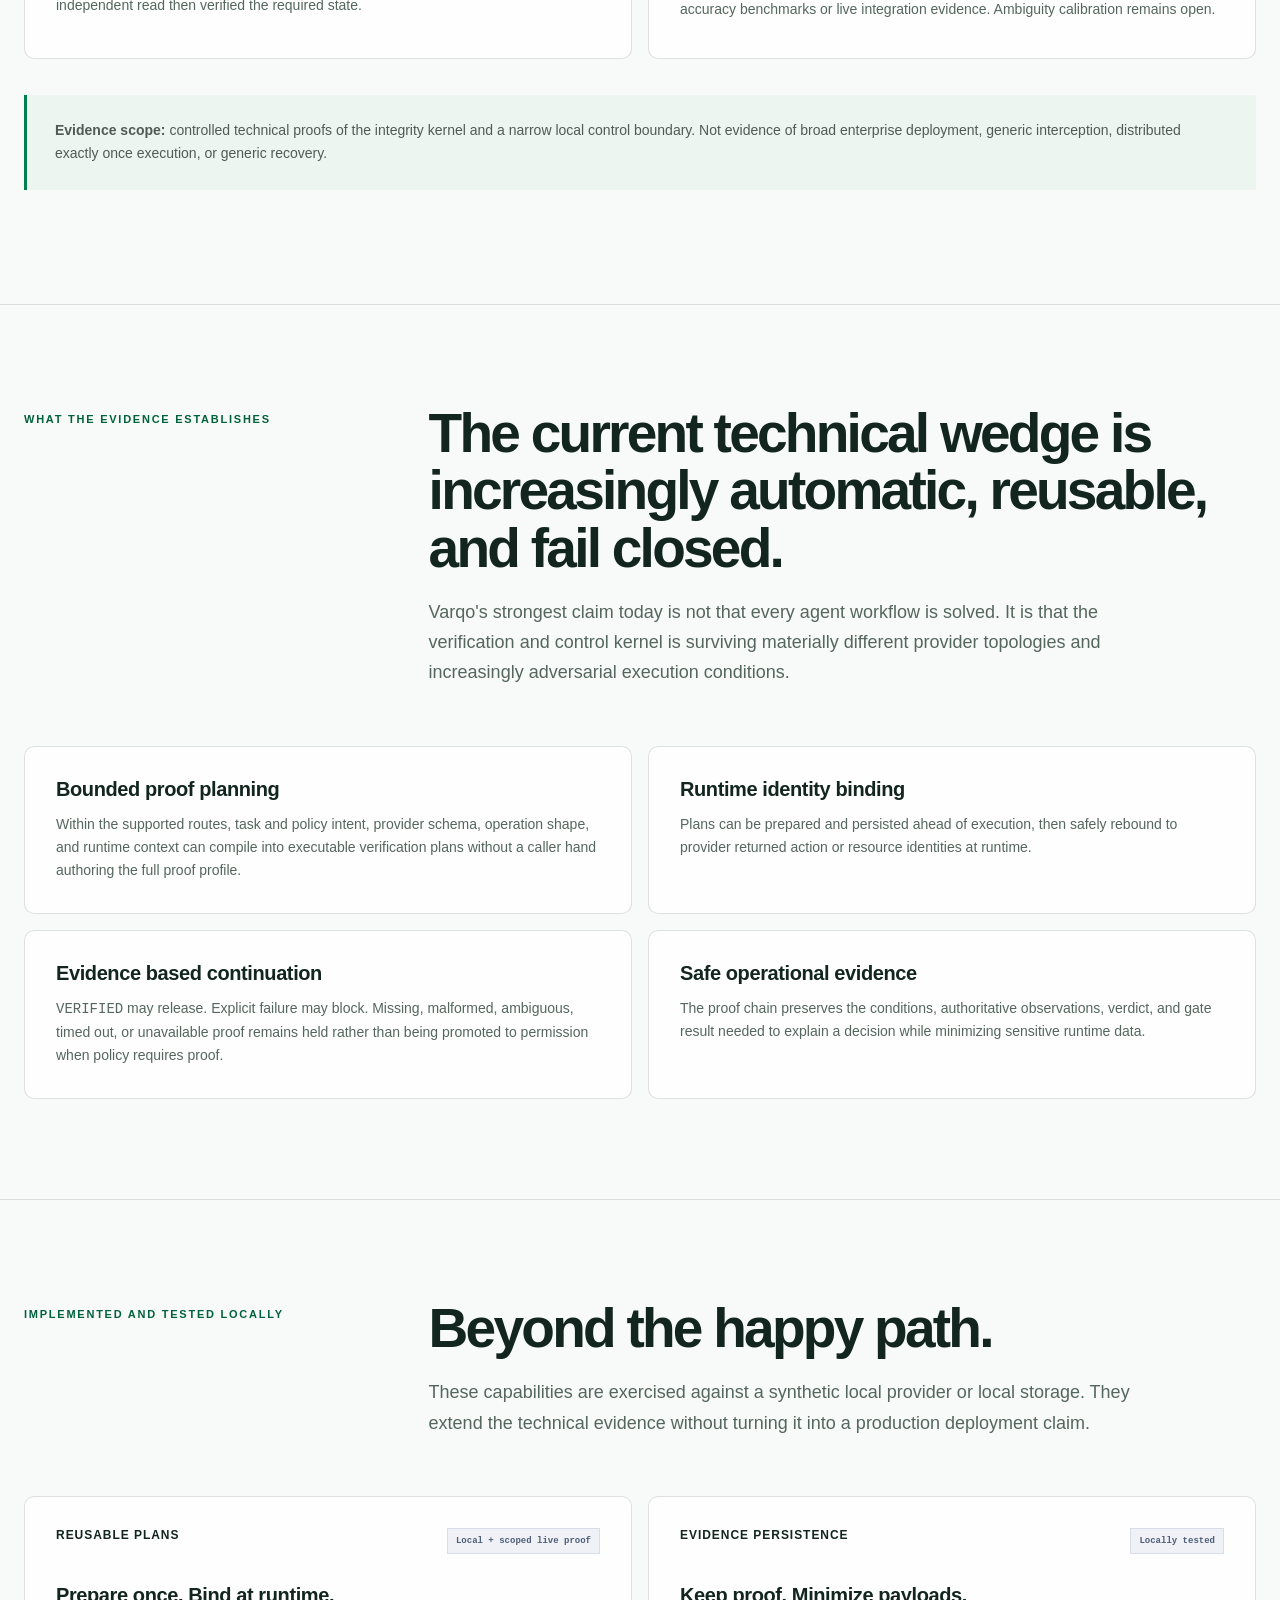
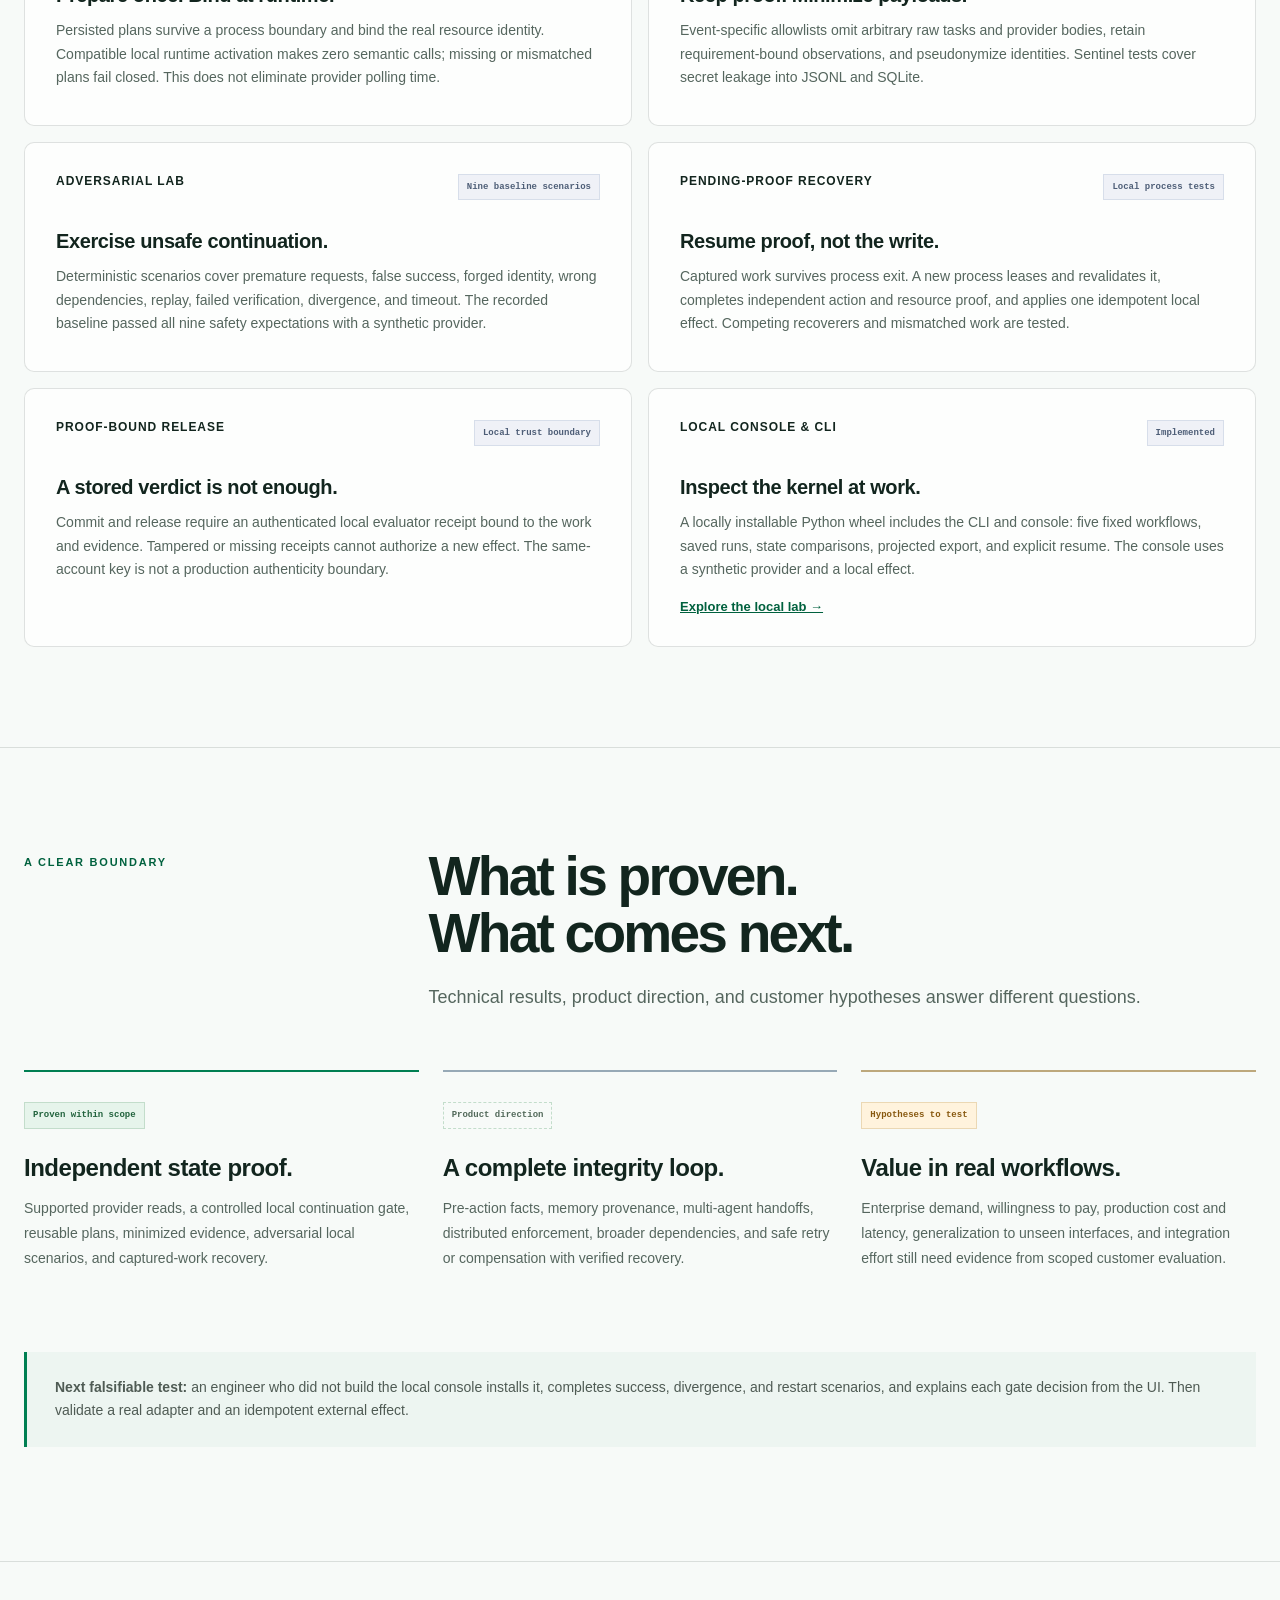
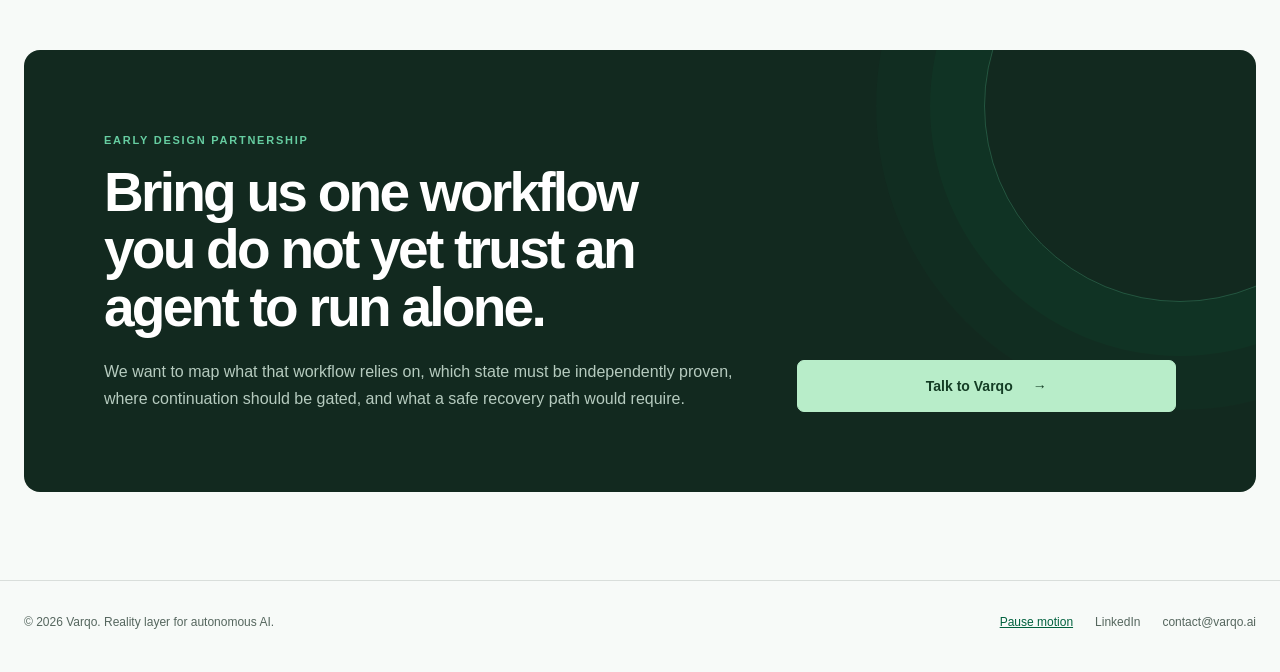
==== commit 31e493da: "Refresh site motion and align public evidence with the local product" ====
--- a/evidence/index.html
+++ b/evidence/index.html
@@ -3,23 +3,37 @@
 <head>
   <meta charset="utf-8"><meta name="viewport" content="width=device-width, initial-scale=1"><meta name="theme-color" content="#f7faf8">
   <meta name="description" content="Varqo technical evidence: live provider verification, controlled agent gating, composite outcome proof, safe evidence persistence, failure path testing, and restart safe plan activation.">
-  <title>Technical Evidence — Varqo</title><link rel="canonical" href="https://varqo.ai/evidence/"><link rel="icon" type="image/png" href="/favicon.png"><link rel="stylesheet" href="/styles.css">
+  <title>Technical Evidence — Varqo</title><link rel="canonical" href="https://varqo.ai/evidence/"><link rel="icon" type="image/png" href="/favicon.png"><link rel="stylesheet" href="/styles.css"><link rel="stylesheet" href="/experience.css">
   <meta property="og:type" content="website"><meta property="og:title" content="Technical evidence — Varqo"><meta property="og:description" content="What Varqo has actually proven across real providers, a real tool using agent, controlled failure paths, and restart safe plan activation."><meta property="og:url" content="https://varqo.ai/evidence/"><meta property="og:image" content="https://varqo.ai/varqo-logo.png">
+  <meta name="twitter:card" content="summary_large_image"><meta property="og:site_name" content="Varqo">
 </head>
 <body>
+  <a class="skip-link" href="#main">Skip to content</a>
   <div class="grid" aria-hidden="true"></div>
-  <header class="site-header"><nav class="container nav" aria-label="Main navigation"><a class="brand" href="/" aria-label="Varqo home"><img src="/varqo-logo.png" alt="Varqo"></a><div class="nav-links"><a href="/problem/">The problem</a><a href="/how-it-works/">How it works</a><a href="/evidence/" aria-current="page">Evidence</a><a class="nav-cta" href="mailto:contact@varqo.ai?subject=Varqo%20design%20partner%20inquiry">Early pilot</a></div></nav></header>
-  <main>
-    <section class="page-hero"><div class="container"><div class="eyebrow">Technical evidence · current proof scope</div><h1>Technical evidence from <span>controlled live runs.</span></h1><p class="lead">Varqo has moved from a state divergence concept into provider backed verification, a controlled agent continuation gate, composite outcome proof, hardened evidence persistence, deterministic failure path testing, and restart safe plan activation. The current evidence supports the VERIFY kernel and a narrow CONTROL boundary; it does not claim production readiness or generic recovery.</p></div></section>
+  <header class="site-header"><nav class="container nav" aria-label="Main navigation"><a class="brand" href="/" aria-label="Varqo home"><img src="/varqo-logo.png" alt="Varqo"></a><button class="menu-toggle" type="button" aria-controls="main-nav" aria-expanded="false" hidden>Menu <span aria-hidden="true">＋</span></button><div class="nav-links" id="main-nav"><a href="/problem/">The problem</a><a href="/how-it-works/">How it works</a><a href="/evidence/" aria-current="page">Evidence</a><a href="/lab/">Local lab</a><a class="nav-cta" href="mailto:contact@varqo.ai?subject=Varqo%20design%20partner%20inquiry">Build with us <span aria-hidden="true">↗</span></a></div></nav></header>
+  <main id="main" tabindex="-1">
+    <section class="page-hero"><div class="container"><div class="eyebrow">Technical evidence · current proof scope</div><h1>Proof, with<br><span>the scope attached.</span></h1><p class="lead">Controlled live experiments establish the verification pattern. A local lab now adds adversarial scenarios, restart recovery, authenticated evaluator receipts, and a usable console. Each result has a boundary; none establishes production readiness or customer adoption.</p></div></section>
 
-    <section class="section"><div class="container"><div class="section-heading reveal"><span class="kicker">Live provider and agent proofs</span><div><h2>Different protocols. The same integrity invariant.</h2><p class="lead">The implementations differ, but continuation is never justified by a success label alone. It depends on independently observed state and an explicit requirement.</p></div></div><div class="evidence-grid"><article class="evidence-card reveal"><div class="provider"><span class="provider-name">DigitalOcean</span><span class="live">Live validated</span></div><h3>Action completion and resulting state</h3><p>Varqo proved that `action.status = completed` is not enough when the workflow depends on the resource itself. A controlled mismatch remained `UNRESOLVED / HOLD`; a later composite run released only after both action and resource state were verified.</p></article><article class="evidence-card reveal"><div class="provider"><span class="provider-name">Microsoft Azure</span><span class="live">Live validated</span></div><h3>Runtime discovered verifier</h3><p>A real `Azure-AsyncOperation` verifier URL became available only after the write. Varqo bound it safely, executed it independently, observed provider native `Succeeded`, and returned `VERIFIED`.</p></article><article class="evidence-card reveal"><div class="provider"><span class="provider-name">AWS CodeBuild</span><span class="live">Live validated</span></div><h3>POST / batch verification</h3><p>A runtime build identity was bound into `BatchGetBuilds`, selected by exact identity from a batch response, and independently polled through five `IN_PROGRESS` observations to `SUCCEEDED`.</p></article><article class="evidence-card reveal"><div class="provider"><span class="provider-name">Real tool using AI agent</span><span class="live">Live validated</span></div><h3>Dependent execution held</h3><p>A real OpenAI tool agent requested completion before proof was ready. Varqo kept the dependent call held for about 9.78 seconds, then recorded one durable `HOLDING → RELEASED` transition after `VERIFIED`.</p></article></div><p class="technical-note reveal"><strong>Evidence scope:</strong> controlled technical proofs of the integrity kernel and a narrow local control boundary. Not evidence of broad enterprise deployment, generic interception, distributed exactly once execution, or generic recovery.</p></div></section>
+    <section class="section"><div class="container"><div class="section-heading reveal"><span class="kicker" id="live-proofs">Live provider and agent proofs</span><div><h2>Different protocols. The same integrity invariant.</h2><p class="lead">The implementations differ, but continuation is never justified by a success label alone. It depends on independently observed state and an explicit requirement.</p></div></div><div class="evidence-grid"><article class="evidence-card reveal"><div class="provider"><span class="provider-name">DigitalOcean</span><span class="live">Live validated</span></div><h3>Action completion and resulting state</h3><p>Varqo proved that <code>action.status = completed</code> is not enough when the workflow depends on the resource itself. A controlled mismatch remained <code>UNRESOLVED / HOLD</code>; a later composite run released only after both action and resource state were verified.</p></article><article class="evidence-card reveal"><div class="provider"><span class="provider-name">Microsoft Azure</span><span class="live">Live validated</span></div><h3>Runtime discovered verifier</h3><p>A real <code>Azure-AsyncOperation</code> verifier URL became available only after the write. Varqo bound it safely, executed it independently, observed provider native <code>Succeeded</code>, and returned <code>VERIFIED</code>.</p></article><article class="evidence-card reveal"><div class="provider"><span class="provider-name">AWS CodeBuild</span><span class="live">Live validated</span></div><h3>POST / batch verification</h3><p>A runtime build identity was bound into <code>BatchGetBuilds</code>, selected by exact identity from a batch response, and independently polled through five <code>IN_PROGRESS</code> observations to <code>SUCCEEDED</code>.</p></article><article class="evidence-card reveal"><div class="provider"><span class="provider-name">Real tool using AI agent</span><span class="live">Live validated</span></div><h3>Dependent execution held</h3><p>A real OpenAI tool agent requested completion before proof was ready. Varqo kept the dependent call held for about 9.78 seconds, then recorded one durable <code>HOLDING → RELEASED</code> transition after <code>VERIFIED</code>.</p></article><article class="evidence-card reveal"><div class="provider"><span class="provider-name">GitHub</span><span class="live">Controlled live proof</span></div><h3>Separate a claim from actual state</h3><p>A wrapper claimed an issue was closed while deliberately skipping the mutation. An independent GitHub read still found it open. A real close followed by another independent read then verified the required state.</p></article><article class="evidence-card reveal"><div class="provider"><span class="provider-name">Semantic evaluation</span><span class="scope local">Historical research</span></div><h3>Test what the task really requires</h3><p>Small frozen corpora across DigitalOcean, Stripe, and AWS CodeBuild tested task modality and schema-bound requirements. They are now diagnostic data, not fresh accuracy benchmarks or live integration evidence. Ambiguity calibration remains open.</p></article></div><p class="technical-note reveal"><strong>Evidence scope:</strong> controlled technical proofs of the integrity kernel and a narrow local control boundary. Not evidence of broad enterprise deployment, generic interception, distributed exactly once execution, or generic recovery.</p></div></section>
 
-    <section class="section"><div class="container"><div class="section-heading reveal"><span class="kicker">What the evidence establishes</span><div><h2>The current technical wedge is increasingly automatic, reusable, and fail closed.</h2><p class="lead">Varqo's strongest claim today is not that every agent workflow is solved. It is that the verification and control kernel is surviving materially different provider topologies and increasingly adversarial execution conditions.</p></div></div><div class="principles"><article class="principle reveal"><h3>Bounded proof planning</h3><p>Within the supported routes, task and policy intent, provider schema, operation shape, and runtime context can compile into executable verification plans without a caller hand authoring the full proof profile.</p></article><article class="principle reveal"><h3>Runtime identity binding</h3><p>Plans can be prepared and persisted ahead of execution, then safely rebound to provider returned action or resource identities at runtime.</p></article><article class="principle reveal"><h3>Evidence based continuation</h3><p>`VERIFIED` may release. Explicit failure may block. Missing, malformed, ambiguous, timed out, or unavailable proof remains held rather than being promoted to permission when policy requires proof.</p></article><article class="principle reveal"><h3>Safe operational evidence</h3><p>The proof chain preserves the conditions, authoritative observations, verdict, and gate result needed to explain a decision while minimizing sensitive runtime data.</p></article></div></div></section>
+    <section class="section"><div class="container"><div class="section-heading reveal"><span class="kicker">What the evidence establishes</span><div><h2>The current technical wedge is increasingly automatic, reusable, and fail closed.</h2><p class="lead">Varqo's strongest claim today is not that every agent workflow is solved. It is that the verification and control kernel is surviving materially different provider topologies and increasingly adversarial execution conditions.</p></div></div><div class="principles"><article class="principle reveal"><h3>Bounded proof planning</h3><p>Within the supported routes, task and policy intent, provider schema, operation shape, and runtime context can compile into executable verification plans without a caller hand authoring the full proof profile.</p></article><article class="principle reveal"><h3>Runtime identity binding</h3><p>Plans can be prepared and persisted ahead of execution, then safely rebound to provider returned action or resource identities at runtime.</p></article><article class="principle reveal"><h3>Evidence based continuation</h3><p><code>VERIFIED</code> may release. Explicit failure may block. Missing, malformed, ambiguous, timed out, or unavailable proof remains held rather than being promoted to permission when policy requires proof.</p></article><article class="principle reveal"><h3>Safe operational evidence</h3><p>The proof chain preserves the conditions, authoritative observations, verdict, and gate result needed to explain a decision while minimizing sensitive runtime data.</p></article></div></div></section>
 
-    <section class="section"><div class="container"><div class="section-heading reveal"><span class="kicker">Still hypotheses</span><div><h2>The website should be as clear about the open questions as the repo is.</h2><p class="lead">Varqo still needs to prove enterprise demand, broad cross system generalization, acceptable production latency and cost, distributed enforcement at scale, safe generic recovery, and the larger KNOW surfaces around claims, memory, and multi agent handoffs. The proposed R&amp;D method will build evidence graphs, search bounded proof paths, and challenge candidate plans with controlled counterexamples; its advantage over a raw model on unseen interfaces has not yet been established.</p></div></div></div></section>
+    <section class="section" id="local-evidence"><div class="container"><div class="section-heading reveal"><span class="kicker">Implemented and tested locally</span><div><h2>Beyond the happy path.</h2><p class="lead">These capabilities are exercised against a synthetic local provider or local storage. They extend the technical evidence without turning it into a production deployment claim.</p></div></div><div class="evidence-grid">
+      <article class="evidence-card reveal"><div class="provider"><span class="provider-name">Reusable plans</span><span class="scope local">Local + scoped live proof</span></div><h3>Prepare once. Bind at runtime.</h3><p>Persisted plans survive a process boundary and bind the real resource identity. Compatible local runtime activation makes zero semantic calls; missing or mismatched plans fail closed. This does not eliminate provider polling time.</p></article>
+      <article class="evidence-card reveal"><div class="provider"><span class="provider-name">Evidence persistence</span><span class="scope local">Locally tested</span></div><h3>Keep proof. Minimize payloads.</h3><p>Event-specific allowlists omit arbitrary raw tasks and provider bodies, retain requirement-bound observations, and pseudonymize identities. Sentinel tests cover secret leakage into JSONL and SQLite.</p></article>
+      <article class="evidence-card reveal"><div class="provider"><span class="provider-name">Adversarial lab</span><span class="scope local">Nine baseline scenarios</span></div><h3>Exercise unsafe continuation.</h3><p>Deterministic scenarios cover premature requests, false success, forged identity, wrong dependencies, replay, failed verification, divergence, and timeout. The recorded baseline passed all nine safety expectations with a synthetic provider.</p></article>
+      <article class="evidence-card reveal"><div class="provider"><span class="provider-name">Pending-proof recovery</span><span class="scope local">Local process tests</span></div><h3>Resume proof, not the write.</h3><p>Captured work survives process exit. A new process leases and revalidates it, completes independent action and resource proof, and applies one idempotent local effect. Competing recoverers and mismatched work are tested.</p></article>
+      <article class="evidence-card reveal"><div class="provider"><span class="provider-name">Proof-bound release</span><span class="scope local">Local trust boundary</span></div><h3>A stored verdict is not enough.</h3><p>Commit and release require an authenticated local evaluator receipt bound to the work and evidence. Tampered or missing receipts cannot authorize a new effect. The same-account key is not a production authenticity boundary.</p></article>
+      <article class="evidence-card reveal"><div class="provider"><span class="provider-name">Local console &amp; CLI</span><span class="scope local">Implemented</span></div><h3>Inspect the kernel at work.</h3><p>A locally installable Python wheel includes the CLI and console: five fixed workflows, saved runs, state comparisons, projected export, and explicit resume. The console uses a synthetic provider and a local effect.</p><a class="inline-link" href="/lab/">Explore the local lab →</a></article>
+    </div></div></section>
+    <section class="section"><div class="container"><div class="section-heading reveal"><span class="kicker">A clear boundary</span><div><h2>What is proven.<br>What comes next.</h2><p class="lead">Technical results, product direction, and customer hypotheses answer different questions.</p></div></div><div class="readiness-grid">
+      <article class="readiness-card reveal"><span class="scope">Proven within scope</span><h3>Independent state proof.</h3><p>Supported provider reads, a controlled local continuation gate, reusable plans, minimized evidence, adversarial local scenarios, and captured-work recovery.</p></article>
+      <article class="readiness-card reveal"><span class="scope direction">Product direction</span><h3>A complete integrity loop.</h3><p>Pre-action facts, memory provenance, multi-agent handoffs, distributed enforcement, broader dependencies, and safe retry or compensation with verified recovery.</p></article>
+      <article class="readiness-card reveal"><span class="scope held">Hypotheses to test</span><h3>Value in real workflows.</h3><p>Enterprise demand, willingness to pay, production cost and latency, generalization to unseen interfaces, and integration effort still need evidence from scoped customer evaluation.</p></article>
+    </div><p class="technical-note reveal"><strong>Next falsifiable test:</strong> an engineer who did not build the local console installs it, completes success, divergence, and restart scenarios, and explains each gate decision from the UI. Then validate a real adapter and an idempotent external effect.</p></div></section>
 
     <section class="pilot"><div class="container"><div class="pilot-card reveal"><div><span class="kicker">Early design partnership</span><h2>Bring us one workflow you do not yet trust an agent to run alone.</h2><p>We want to map what that workflow relies on, which state must be independently proven, where continuation should be gated, and what a safe recovery path would require.</p></div><a class="button" href="mailto:contact@varqo.ai?subject=Varqo%20design%20partner%20inquiry&body=Tell%20us%20briefly%20what%20your%20agents%20do%20and%20which%20systems%20they%20can%20change.">Talk to Varqo <span aria-hidden="true">→</span></a></div></div></section>
   </main>
-  <footer><div class="container footer-inner"><span>© <span data-year>2026</span> Varqo. Reality layer for autonomous AI.</span><div class="footer-links"><a href="https://www.linkedin.com/company/144802025" target="_blank" rel="noopener noreferrer">LinkedIn</a><a href="mailto:contact@varqo.ai">contact@varqo.ai</a></div></div></footer><script src="/site.js" defer></script>
+  <footer><div class="container footer-inner"><span>© <span data-year>2026</span> Varqo. Reality layer for autonomous AI.</span><div class="footer-links"><button class="motion-toggle" type="button" data-motion-toggle aria-pressed="false" hidden>Pause motion</button><a href="https://www.linkedin.com/company/144802025" target="_blank" rel="noopener noreferrer">LinkedIn</a><a href="mailto:contact@varqo.ai">contact@varqo.ai</a></div></div></footer><script src="/experience.js" defer></script><script src="/site.js" defer></script>
 </body>
 </html>
--- a/experience.css
+++ b/experience.css
@@ -0,0 +1,190 @@
+/* Shared visual system. All substantive content remains visible without JS. */
+:root { --bg:#f7faf8; --ink:#12251e; --green:#007f52; --green-dark:#00613e; --muted:#55665e; --max:1240px; --line:rgba(18,37,30,.13); }
+body { background:var(--bg); }
+::selection { background:#c5f5dc; color:#12251e; }
+button { font-family:inherit; }
+a,button { -webkit-tap-highlight-color:transparent; }
+a:focus-visible,button:focus-visible,summary:focus-visible { outline:3px solid #008052; outline-offset:5px; }
+main:focus { outline:none; }
+[id] { scroll-margin-top:105px; }
+.skip-link { position:fixed; left:20px; top:-70px; z-index:50; padding:14px 22px; background:var(--ink); color:white; border-radius:8px; }
+.skip-link:focus { top:12px; }
+.grid { display:none; }
+.site-header { background:rgba(247,250,248,.93); border-color:var(--line); }
+.nav { min-height:88px; }
+.brand img { width:144px; mix-blend-mode:multiply; }
+.nav-links { gap:30px; font-size:13px; }
+.nav-links a { position:relative; }
+.nav-links a:not(.nav-cta)::after { content:""; position:absolute; left:0; right:100%; bottom:-7px; height:2px; background:var(--green); transition:right .25s; }
+.nav-links a:hover::after,.nav-links a[aria-current]::after { right:0; }
+.nav-cta { border-color:var(--green); border-radius:7px; background:var(--green); color:#fff; padding:12px 18px; }
+.nav-links .nav-cta:hover { background:var(--green-dark); color:white; }
+.menu-toggle { display:none; }
+h1 { font-weight:610; letter-spacing:-.065em; }
+h2 { font-weight:580; letter-spacing:-.05em; }
+.button { border-radius:7px; gap:20px; min-height:52px; }
+.button.primary { box-shadow:none; }
+.button span,.path-arrow,.next-card .arrow { transition:transform .25s; }
+.button:hover span { transform:translate(3px,-2px); }
+.text-button { border-color:transparent; padding-left:10px; }
+.muted-heading { color:#72867a; }
+.status-dot { display:inline-block; width:7px; height:7px; border-radius:50%; background:var(--green); }
+.hero-stage { position:relative; overflow:hidden; background:radial-gradient(ellipse at 78% 35%,#d9f0e3 0,transparent 50%),var(--bg); }
+.hero { position:relative; grid-template-columns:1.02fr 1fr; gap:30px; min-height:680px; padding:82px 0 65px; }
+.hero h1 { font-size:clamp(62px,6.8vw,96px); line-height:1.02; margin-bottom:28px; }
+.hero .eyebrow { font-size:10px; margin-bottom:30px; letter-spacing:.15em; }
+.hero-copy { max-width:490px; font-size:19px; line-height:1.65; margin-bottom:30px; }
+.hero-note { display:flex; gap:10px; align-items:center; color:var(--muted); font-size:11px; margin-top:28px; }
+.reality-scene { position:relative; height:510px; margin:0; isolation:isolate; }
+.scene-orbits { position:absolute; width:450px; height:450px; left:50%; top:49%; transform:translate(-50%,-50%); border:1px solid #bdd9c9; border-radius:50%; }
+.scene-orbits i { position:absolute; inset:40px; border:1px solid #b6d7c5; border-radius:50%; }
+.scene-orbits i:nth-child(2) { inset:82px; border-style:dashed; opacity:.7; }
+.scene-orbits i:nth-child(3) { inset:-38px; border-color:#cde3d6; }
+.orbit-particle { position:absolute; inset:0; animation:orbit 26s linear infinite; }
+.orbit-particle::after { content:""; position:absolute; width:9px; height:9px; left:50%; top:-5px; border-radius:50%; background:#258c60; box-shadow:0 0 0 7px #258c6012; }
+.scene-axis { position:absolute; z-index:-1; background:#a6cbb933; }
+.axis-horizontal { width:100%; top:49%; height:1px; }
+.axis-vertical { height:100%; left:50%; width:1px; }
+.scene-tag { position:absolute; top:14px; left:50%; transform:translateX(-50%); white-space:nowrap; color:#52695a; font:10px ui-monospace,monospace; letter-spacing:.1em; }
+.integrity-core { position:absolute; left:50%; top:49%; transform:translate(-50%,-50%); width:190px; height:190px; display:flex; flex-direction:column; align-items:center; justify-content:center; border-radius:42px; background:linear-gradient(145deg,#1f4937,#0e271d); color:white; box-shadow:0 26px 55px #1c533326,inset 0 1px 1px #ffffff60; }
+.integrity-core svg { width:62px; height:62px; fill:none; stroke:#a0e7b8; stroke-width:3; }
+.integrity-core .core-diamond { fill:#a0e7b8; stroke:none; }
+.integrity-core strong { font-size:35px; font-weight:540; letter-spacing:-.04em; }
+.integrity-core > span { font:7px ui-monospace,monospace; letter-spacing:.13em; color:#afd2bd; margin-top:14px; }
+.signal-card { position:absolute; display:flex; align-items:center; gap:12px; min-width:244px; padding:17px 18px; border:1px solid #d1e3d8; border-radius:12px; background:#ffffffed; box-shadow:0 15px 40px #1c533311; z-index:2; }
+.signal-action { top:66px; left:4%; animation:float 6s ease-in-out infinite; }
+.signal-reality { top:298px; right:0; animation:float 6s ease-in-out -3s infinite; }
+.signal-icon { font-size:23px; color:var(--green); }
+.signal-label { display:block; margin-bottom:7px; color:#52695a; font:9px ui-monospace,monospace; text-transform:uppercase; letter-spacing:.04em; }
+.signal-card strong { font-size:14px; font-weight:600; }
+.signal-check { color:var(--green); margin-left:6px; font-size:16px; }
+.state-light { width:8px; height:8px; border-radius:50%; background:#ac741a; margin-left:auto; box-shadow:0 0 0 4px #f9ecd3; }
+.signal-gate { position:absolute; left:5%; bottom:51px; display:flex; align-items:center; gap:20px; padding:13px 16px; border:1px solid #d8c9a5; border-radius:8px; background:#fff8e9; color:#82500a; }
+.signal-gate > span:first-child { font-size:11px; }
+.signal-gate strong { font:700 12px ui-monospace,monospace; min-width:65px; }
+.gate-arrow { font-size:18px; }
+.reality-scene[data-phase="verified"] .signal-gate { color:var(--green-dark); border-color:#a2d6b7; background:#e9f8ed; }
+.reality-scene[data-phase="verified"] .state-light { background:var(--green); box-shadow:0 0 0 4px #dbf2e3; }
+.reality-scene[data-phase="verified"] .integrity-core { box-shadow:0 26px 55px #1c533326,0 0 0 10px #8aca9e20,inset 0 1px 1px #ffffff60; }
+.reality-scene figcaption { position:absolute; bottom:3px; left:0; width:100%; text-align:center; color:#52695a; font-size:10px; }
+.proof-strip { display:flex; align-items:center; justify-content:space-between; gap:30px; border-top:1px solid #bed8c8; padding:28px 0; font-size:11px; color:var(--muted); }
+.proof-strip > span { max-width:105px; line-height:1.5; }
+.proof-strip > div { display:flex; justify-content:space-between; flex:1; gap:25px; }
+.proof-strip strong { font-size:14px; color:#455c4f; font-weight:620; }
+.proof-strip a { text-decoration:none; color:var(--green-dark); white-space:nowrap; }
+.section { padding:100px 0; }
+.section-heading { grid-template-columns:.6fr 1.4fr; gap:50px; }
+.section-heading .kicker { padding-top:8px; }
+.loop-track { display:grid; grid-template-columns:repeat(5,minmax(0,1fr)); border-top:1px solid var(--line); }
+.loop-node { position:relative; text-decoration:none; padding:28px 18px 25px; border-bottom:1px solid var(--line); transition:background .25s; }
+.loop-node + .loop-node { border-left:1px solid var(--line); }
+.loop-node::before { content:""; position:absolute; top:-4px; left:18px; width:7px; height:7px; background:var(--green); border-radius:50%; }
+.loop-node:hover { background:#e7f3eb; }
+.loop-index { font:11px ui-monospace,monospace; color:#52695a; }
+.loop-node h3 { font-size:25px; font-weight:570; margin:24px 0 13px; }
+.loop-node p { color:var(--muted); font-size:13px; line-height:1.65; min-height:64px; }
+.scope { display:inline-block; width:max-content; max-width:100%; padding:6px 8px; border:1px solid #c3ddcb; background:#e6f4eb; color:#22633d; font:600 9px/1.4 ui-monospace,monospace; }
+.scope.local { background:#eff1f7; color:#4e5e77; border-color:#d7deea; }
+.scope.direction { background:transparent; color:#52695a; border-style:dashed; }
+.scope.held { background:#fff3dd; color:#885910; border-color:#ebd8b4; }
+.section-footnote { color:var(--muted); font-size:12px; line-height:1.7; margin:22px 0 0; }
+.lab-feature { background:#eaf2ed; }
+.lab-feature-grid { display:grid; grid-template-columns:1fr 1fr; gap:100px; align-items:center; }
+.lab-feature h2 { margin:22px 0; }
+.lab-feature .lead { font-size:17px; }
+.feature-list { list-style:none; padding:0; margin:24px 0 30px; }
+.feature-list li { padding:10px 0; font-size:14px; color:#435e4f; }
+.feature-list li::before { content:"↗"; margin-right:15px; color:var(--green); }
+.lab-preview { background:#fff; border:1px solid #c7d7cc; border-radius:14px; overflow:hidden; box-shadow:0 24px 60px #2d493514; }
+.lab-preview-bar { display:flex; gap:10px; align-items:center; padding:19px; border-bottom:1px solid var(--line); font:10px ui-monospace,monospace; color:#596d60; }
+.lab-preview-bar .scope { margin-left:auto; font-size:8px; }
+.lab-preview-body { padding:30px; }
+.lab-preview-title { display:flex; justify-content:space-between; gap:15px; align-items:center; margin-bottom:25px; }
+.lab-preview-title h3 { margin:0; font-weight:570; font-size:22px; }
+.observation { display:flex; justify-content:space-between; gap:15px; padding:16px 0; border-bottom:1px solid var(--line); font-size:13px; }
+.observation > span { color:var(--muted); }
+.observation strong { font:12px ui-monospace,monospace; color:var(--green-dark); }
+.observation.mismatch strong { color:#87590c; }
+.lab-decision { background:#f6f8f6; margin-top:25px; padding:20px; border-radius:7px; }
+.lab-decision .label { color:#617268; }
+.lab-decision p { font-size:13px; line-height:1.6; margin-bottom:18px; }
+.lab-decision > div { display:flex; gap:24px; color:#63776a; font-size:10px; }
+.lab-decision strong { margin-left:6px; color:var(--ink); }
+.lab-preview-link { display:flex; justify-content:space-between; padding:20px 30px; text-decoration:none; border-top:1px solid var(--line); font-size:12px; color:var(--green-dark); }
+.action-section { background:#12291f; color:#f6fbf7; }
+.action-section .kicker { color:#a5dbb9; }
+.action-section h2 { font-weight:560; }
+.action-section .lead,.action-proof-note { color:#b6cbbf; }
+.action-console { color:var(--ink); box-shadow:0 24px 70px #0002; }
+.action-intro { grid-template-columns:.6fr 1.4fr; gap:50px; }
+.action-proof-note { font-size:9px; line-height:1.7; }
+.action-event { opacity:1; }
+.action-event.good,.action-event.warn { opacity:1; }
+.action-event.active { background:#f1f7f3; }
+.action-footer { font-size:11px; line-height:1.6; }
+.home-paths { padding:80px 0 0; }
+.path-card { border-radius:0; border:0; border-top:1px solid var(--line); background:transparent; padding:26px 20px; }
+.path-number { margin-bottom:34px; color:#637b6b; }
+.pilot-card { background:#12291f; border-radius:16px; }
+.pilot-card::after { animation:float 8s ease-in-out infinite; }
+.pilot-card .button { background:#b8edc9; color:#143d25; border-color:#b8edc9; }
+.pilot-card p { color:#b6cbbf; }
+.motion-toggle { background:transparent; border:0; padding:0; color:var(--green-dark); font:inherit; text-decoration:underline; cursor:pointer; }
+.page-hero { position:relative; overflow:hidden; background:radial-gradient(ellipse at 95% 40%,#dfefe4,transparent 60%); }
+.page-hero::after { content:""; position:absolute; width:380px; height:380px; border:1px solid #bed7c766; border-radius:50%; right:-120px; top:20%; box-shadow:0 0 0 60px #bed7c722,0 0 0 120px #bed7c711; z-index:0; pointer-events:none; }
+.page-hero .container { position:relative; z-index:1; }
+.page-hero h1 { max-width:950px; font-size:clamp(48px,6vw,76px); }
+.page-hero .lead { font-size:18px; }
+.principle,.evidence-card { border-radius:10px; }
+.provider { flex-wrap:wrap; margin-bottom:30px; }
+.evidence-card { min-height:230px; }
+.evidence-card code { font-size:.9em; }
+.readiness-grid { display:grid; grid-template-columns:repeat(3,1fr); gap:24px; }
+.readiness-card { padding:30px 0; border-top:2px solid var(--green); }
+.readiness-card h3 { margin:25px 0 14px; font-size:24px; }
+.readiness-card p { color:var(--muted); font-size:14px; line-height:1.8; }
+.readiness-card:nth-child(2) { border-color:#97a9b6; }
+.readiness-card:nth-child(3) { border-color:#bda87c; }
+.lab-explorer { display:grid; grid-template-columns:1fr 1.2fr; gap:45px; align-items:start; }
+.lab-choices { display:grid; gap:8px; }
+.lab-choice { display:flex; align-items:center; gap:20px; text-align:left; padding:20px; border:1px solid var(--line); border-radius:7px; color:var(--ink); background:white; cursor:pointer; }
+.lab-choice > span { color:var(--muted); font:11px ui-monospace,monospace; }
+.lab-choice[aria-pressed="true"] { border-color:var(--green); background:#e3f3e8; box-shadow:inset 3px 0 var(--green); }
+.lab-choice strong { font-size:14px; font-weight:570; }
+.lab-view { border:1px solid var(--line); background:#fff; border-radius:12px; overflow:hidden; }
+.lab-view header { padding:24px; border-bottom:1px solid var(--line); }
+.lab-view h3 { font-size:22px; margin:12px 0; }
+.lab-view .lab-preview-body { padding:24px; }
+.lab-view [data-lab-explanation] { color:var(--muted); font-size:14px; line-height:1.7; margin:22px 0 0; }
+.recovery-steps { display:grid; grid-template-columns:repeat(4,1fr); gap:24px; }
+.recovery-step { border-top:1px solid var(--line); padding:25px 0; }
+.recovery-step > span { font:12px ui-monospace,monospace; color:var(--green); }
+.recovery-step h3 { font-size:21px; font-weight:550; margin:26px 0 15px; }
+.recovery-step p { font-size:14px; line-height:1.7; color:var(--muted); }
+.lab-limits { display:grid; grid-template-columns:1fr 1fr; gap:60px; }
+.lab-limits ul { padding-left:19px; color:var(--muted); font-size:15px; line-height:2; }
+.reveal { opacity:1; transform:none; }
+.motion-ready .reveal:not(.visible) { opacity:0; transform:translateY(24px); }
+.motion-ready .reveal { transition:opacity .65s ease,transform .65s cubic-bezier(.2,.6,.3,1); }
+[data-motion="paused"] *,[data-motion="paused"] *::before,[data-motion="paused"] *::after { animation-play-state:paused!important; transition:none!important; scroll-behavior:auto!important; }
+[data-motion="paused"] .reveal { opacity:1; transform:none; }
+@keyframes orbit { to { transform:rotate(360deg); } }
+@keyframes float { 0%,100% { transform:translateY(0); } 50% { transform:translateY(-9px); } }
+@media(min-width:961px) { .hero-editorial { padding-bottom:20px; } }
+@media(max-width:1100px) { .nav-links { gap:20px; } .hero { gap:12px; } .scene-orbits { width:370px; height:370px; } .signal-action { left:0; } .signal-reality { right:0; } .integrity-core { width:170px; height:170px; border-radius:35px; } .signal-card { min-width:220px; } .proof-strip { flex-wrap:wrap; } .proof-strip > div { gap:20px; } .lab-feature-grid { gap:45px; } }
+@media(max-width:960px) { .hero { grid-template-columns:1fr 1fr; min-height:620px; padding-top:64px; } .hero h1 { font-size:65px; } .hero-copy { font-size:17px; } .reality-scene { height:470px; } .signal-card { padding:13px; min-width:200px; gap:8px; } .signal-card strong { font-size:12px; } .signal-reality { top:285px; } .scene-orbits { width:310px; height:310px; } .signal-gate { left:0; bottom:45px; } .loop-track { grid-template-columns:repeat(3,1fr); } .loop-node:nth-child(4) { border-left:0; } .loop-node:nth-child(n+4)::before { display:none; } .section-heading,.action-intro { grid-template-columns:1fr; gap:24px; } .lab-feature-grid { gap:30px; } .lab-preview-title h3 { font-size:18px; } .lab-preview-body { padding:24px; } .lab-preview-bar { font-size:9px; flex-wrap:wrap; } .lab-preview-bar .scope { margin-left:0; } .readiness-grid { gap:20px; } .recovery-steps { grid-template-columns:repeat(2,1fr); } }
+@media(max-width:760px) { .nav { min-height:72px; flex-wrap:wrap; gap:0; } .brand img { width:124px; } .menu-toggle:not([hidden]) { display:flex; gap:18px; align-items:center; border:1px solid #a8bcb0; background:transparent; border-radius:6px; padding:10px 13px; color:var(--ink); font-size:13px; } .nav-links { width:100%; display:flex; align-items:stretch; flex-direction:column; gap:0; padding:12px 0 20px; } .nav-links > a:not(.nav-cta) { display:block; padding:15px 6px; border-bottom:1px solid var(--line); } .nav-links .nav-cta { margin-top:14px; text-align:center; padding:14px; } .nav-links a::after { display:none; } .menu-ready .nav-links { display:none; } .menu-ready .nav-links.is-open { display:flex; } .hero { grid-template-columns:1fr; padding:58px 0 25px; gap:24px; } .hero-editorial { max-width:550px; } .hero h1 { font-size:clamp(60px,12vw,82px); } .hero .eyebrow { font-size:9px; margin-bottom:27px; } .hero-copy { font-size:17px; max-width:500px; } .actions { flex-direction:row; } .hero .button { width:auto; font-size:13px; padding:0 16px; gap:13px; } .hero-note { font-size:10px; } .reality-scene { width:min(500px,100%); margin:auto; height:450px; } .scene-orbits { width:330px; height:330px; } .signal-action { top:45px; left:4%; } .signal-reality { top:274px; right:1%; } .signal-gate { bottom:40px; left:4%; } .scene-tag { top:8px; font-size:8px; } .integrity-core { top:47%; width:160px; height:160px; } .integrity-core svg { width:49px; height:49px; } .integrity-core strong { font-size:31px; } .integrity-core > span { font-size:6px; } .proof-strip { gap:16px; padding:24px 0; } .proof-strip > span { max-width:none; width:100%; } .proof-strip > div { display:grid; grid-template-columns:1fr 1fr; width:100%; flex:auto; row-gap:18px; } .proof-strip strong { font-size:13px; } .proof-strip a { margin-top:5px; } .section { padding:70px 0; } .loop-track { grid-template-columns:1fr; } .loop-node { display:grid; grid-template-columns:28px 1fr; gap:8px 15px; padding:22px 10px; } .loop-node + .loop-node { border-left:0; } .loop-node::before { display:none; } .loop-node h3 { margin:0; font-size:24px; } .loop-index { padding-top:5px; } .loop-node p { min-height:0; grid-column:2; margin:0; font-size:14px; } .loop-node .scope { grid-column:2; margin-top:4px; } .lab-feature-grid,.lab-explorer,.lab-limits { grid-template-columns:1fr; gap:35px; } .lab-feature .button { width:auto; } .lab-preview-title h3 { font-size:22px; } .readiness-grid { grid-template-columns:1fr; gap:0; } .readiness-card { padding-bottom:15px; } .lab-limits h2 { font-size:32px; } .footer-inner { gap:22px; } .footer-links { gap:20px; flex-wrap:wrap; } .page-hero h1 { font-size:clamp(43px,10vw,64px); } .page-hero .lead { font-size:17px; } .pilot-card { padding:38px 26px; gap:32px; } .pilot-card h2 { font-size:36px; } .action-intro h2 { font-size:38px; } .lab-preview-bar { font-size:9px; } }
+@media(max-width:370px) { .hero h1 { font-size:57px; } .hero .button { padding:0 12px; font-size:12px; } .reality-scene { height:420px; } .scene-orbits { width:270px; height:270px; } .signal-reality { top:253px; } .signal-gate { bottom:37px; gap:12px; } .signal-card { min-width:190px; } .recovery-steps { grid-template-columns:1fr; } .lab-preview-body { padding:20px; } }
+@media(prefers-reduced-motion:reduce) { html { scroll-behavior:auto; } *,*::before,*::after { animation:none!important; transition:none!important; } .motion-ready .reveal { opacity:1; transform:none; } }
+.reality-scene figcaption .motion-toggle { display:block; margin:9px auto 0; font-size:10px; }
+.reality-scene figcaption { bottom:-14px; }
+.inline-link { display:inline-block; margin-top:18px; color:var(--green-dark); font-size:13px; font-weight:650; }
+.label,.sim-role,.decision-rule span,.action-metric span,.action-time,.simulator-label,.action-footer { color:#5b6c60; }
+.scenario-option span,.action-tab span,.number,.path-number { color:#63776b; }
+.scenario-option,.sim-run,.action-tab,.action-run { font-family:inherit; font-size:13px; font-weight:600; }
+.sim-event { opacity:1; }
+
+.footer-inner,.hero-note { color:#55665e; }
+
+.lab-view:not([data-outcome="RELEASED"]) [data-lab-resource] { color:#885910; }
+.lab-view[data-outcome="BLOCKED"] [data-lab-action] { color:#9b3731; }
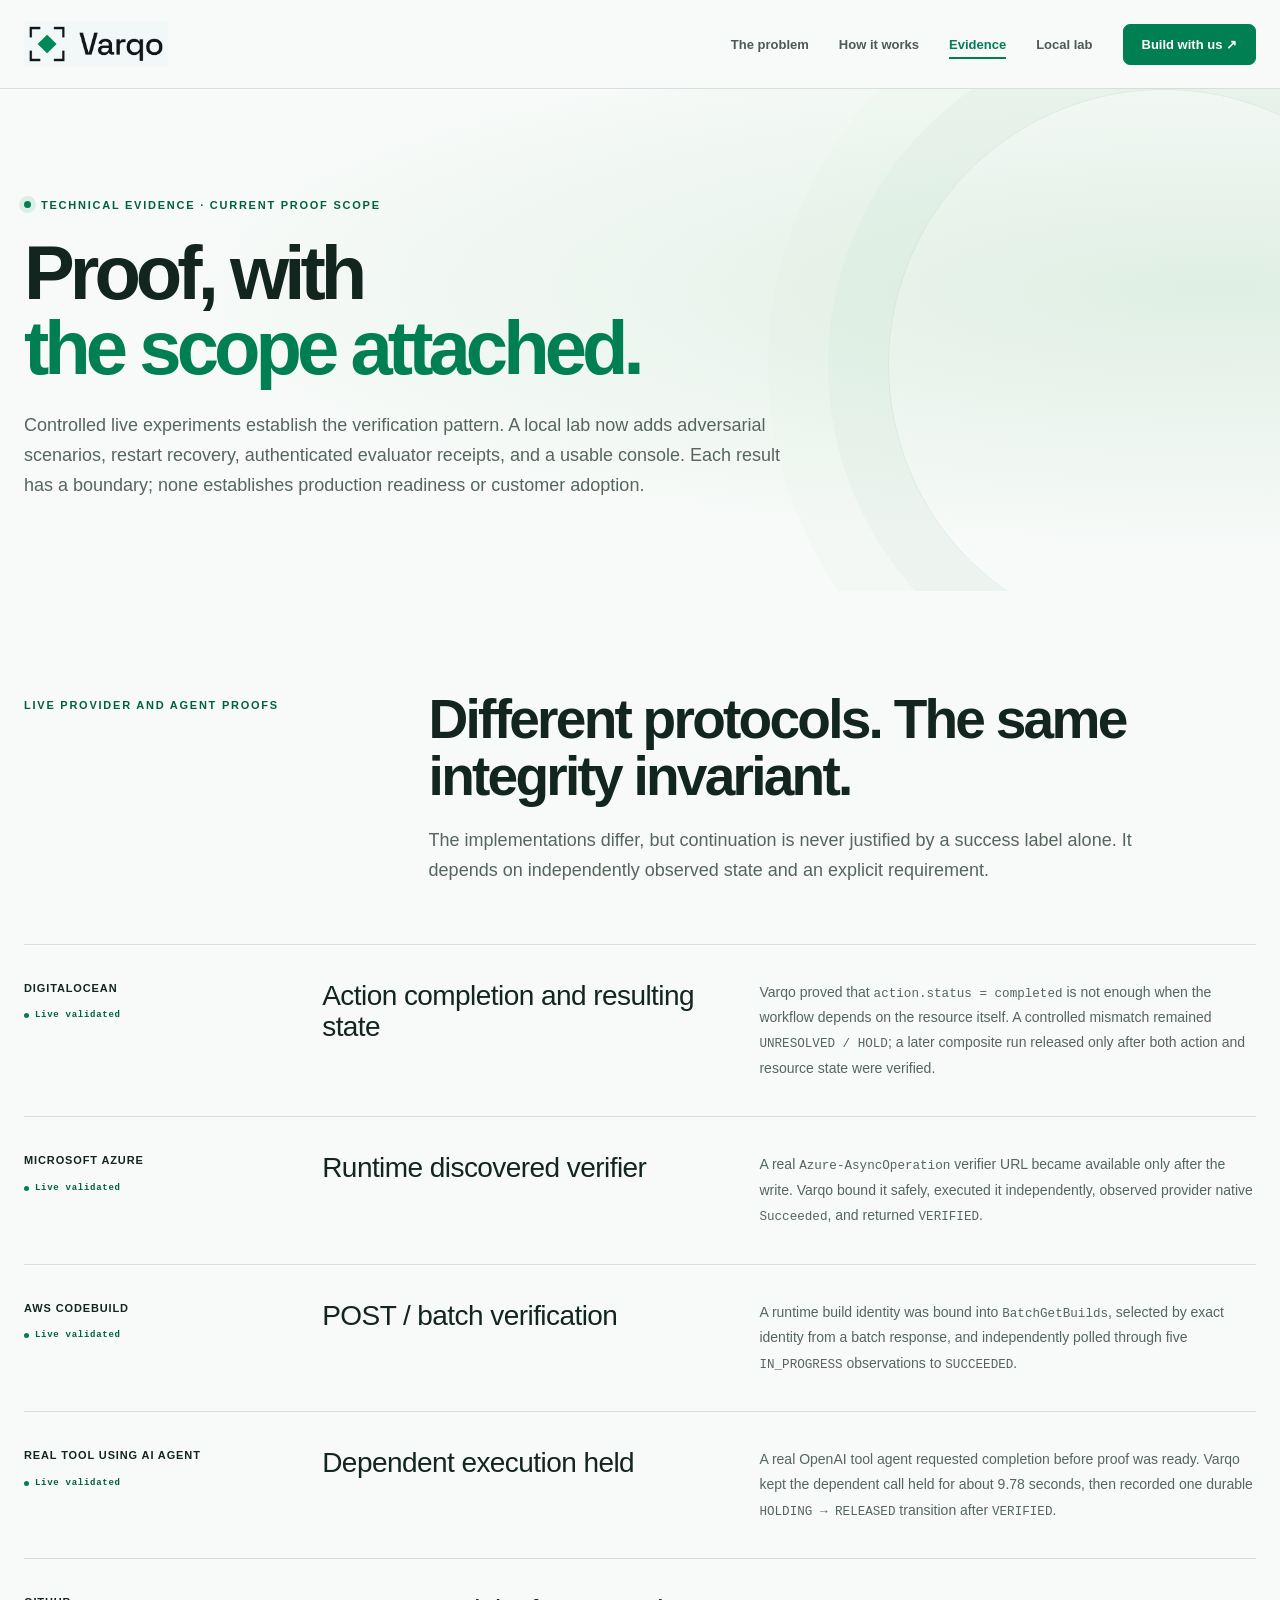
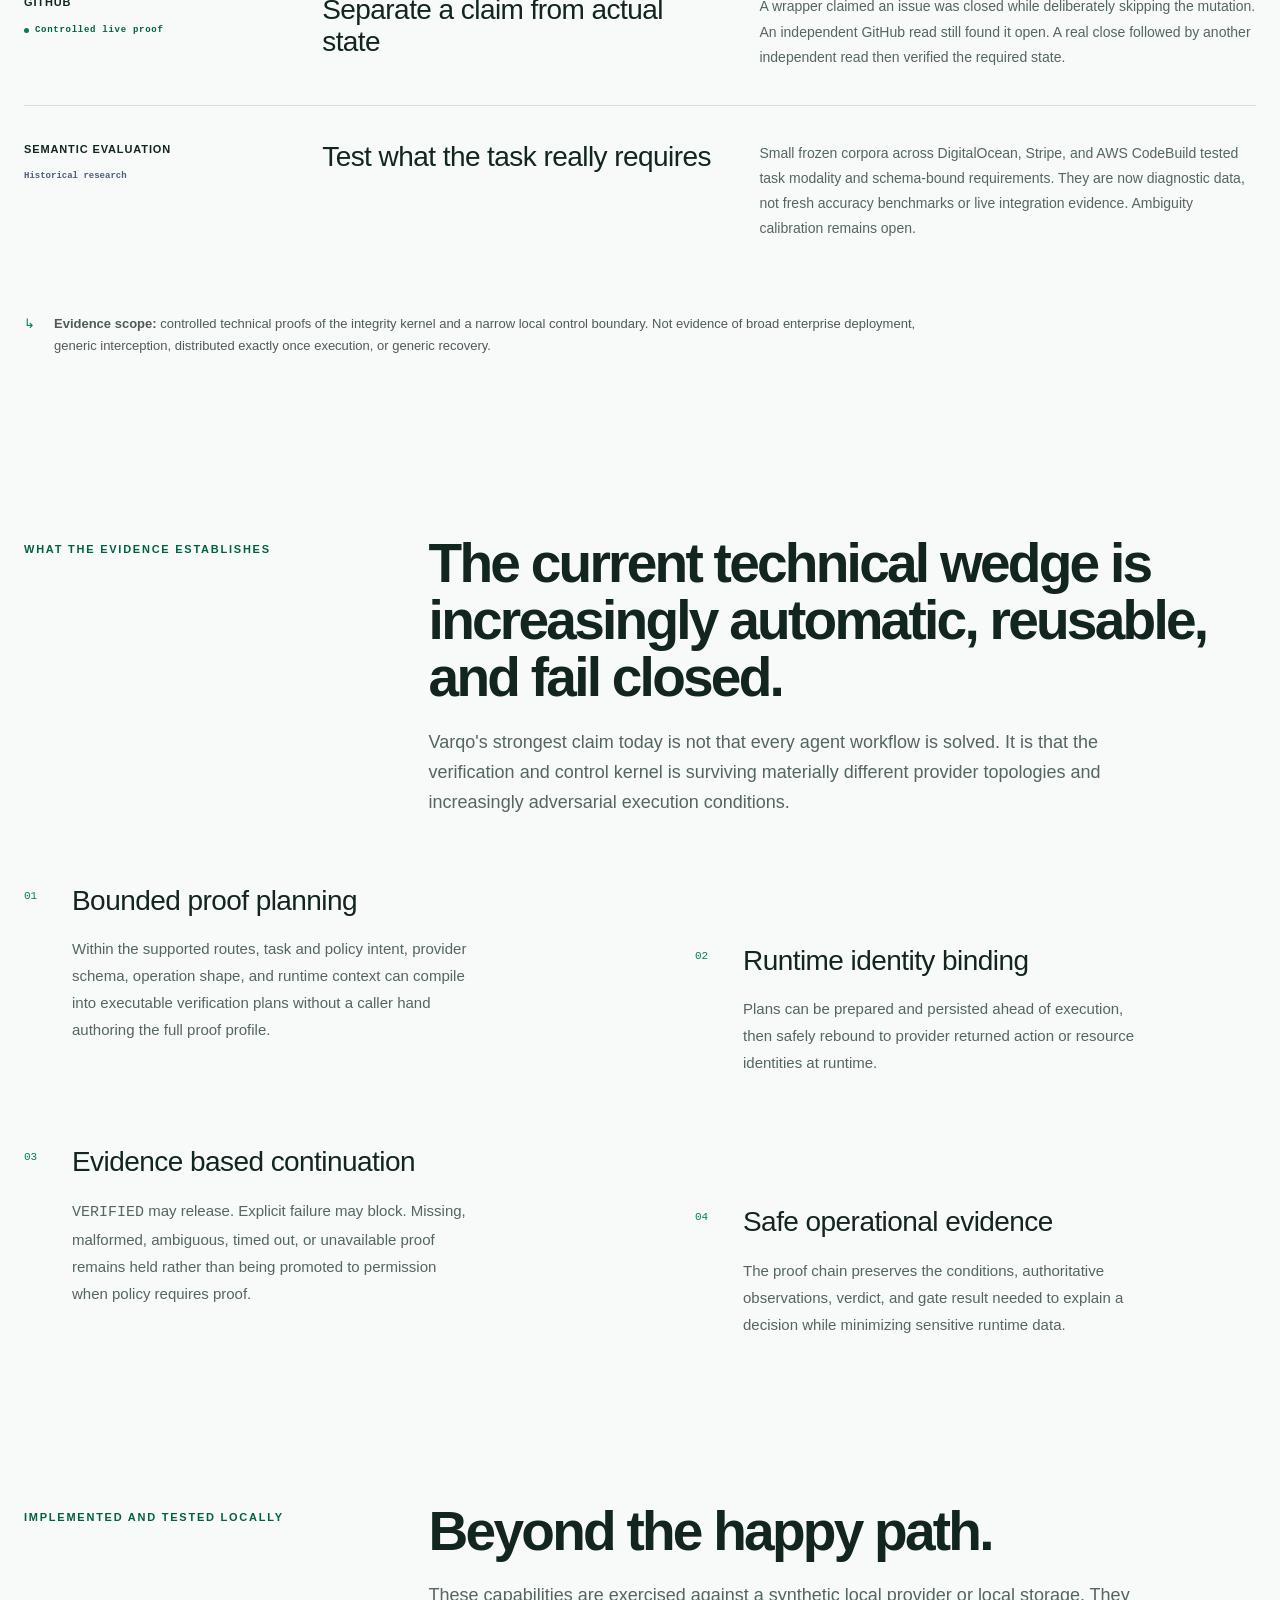
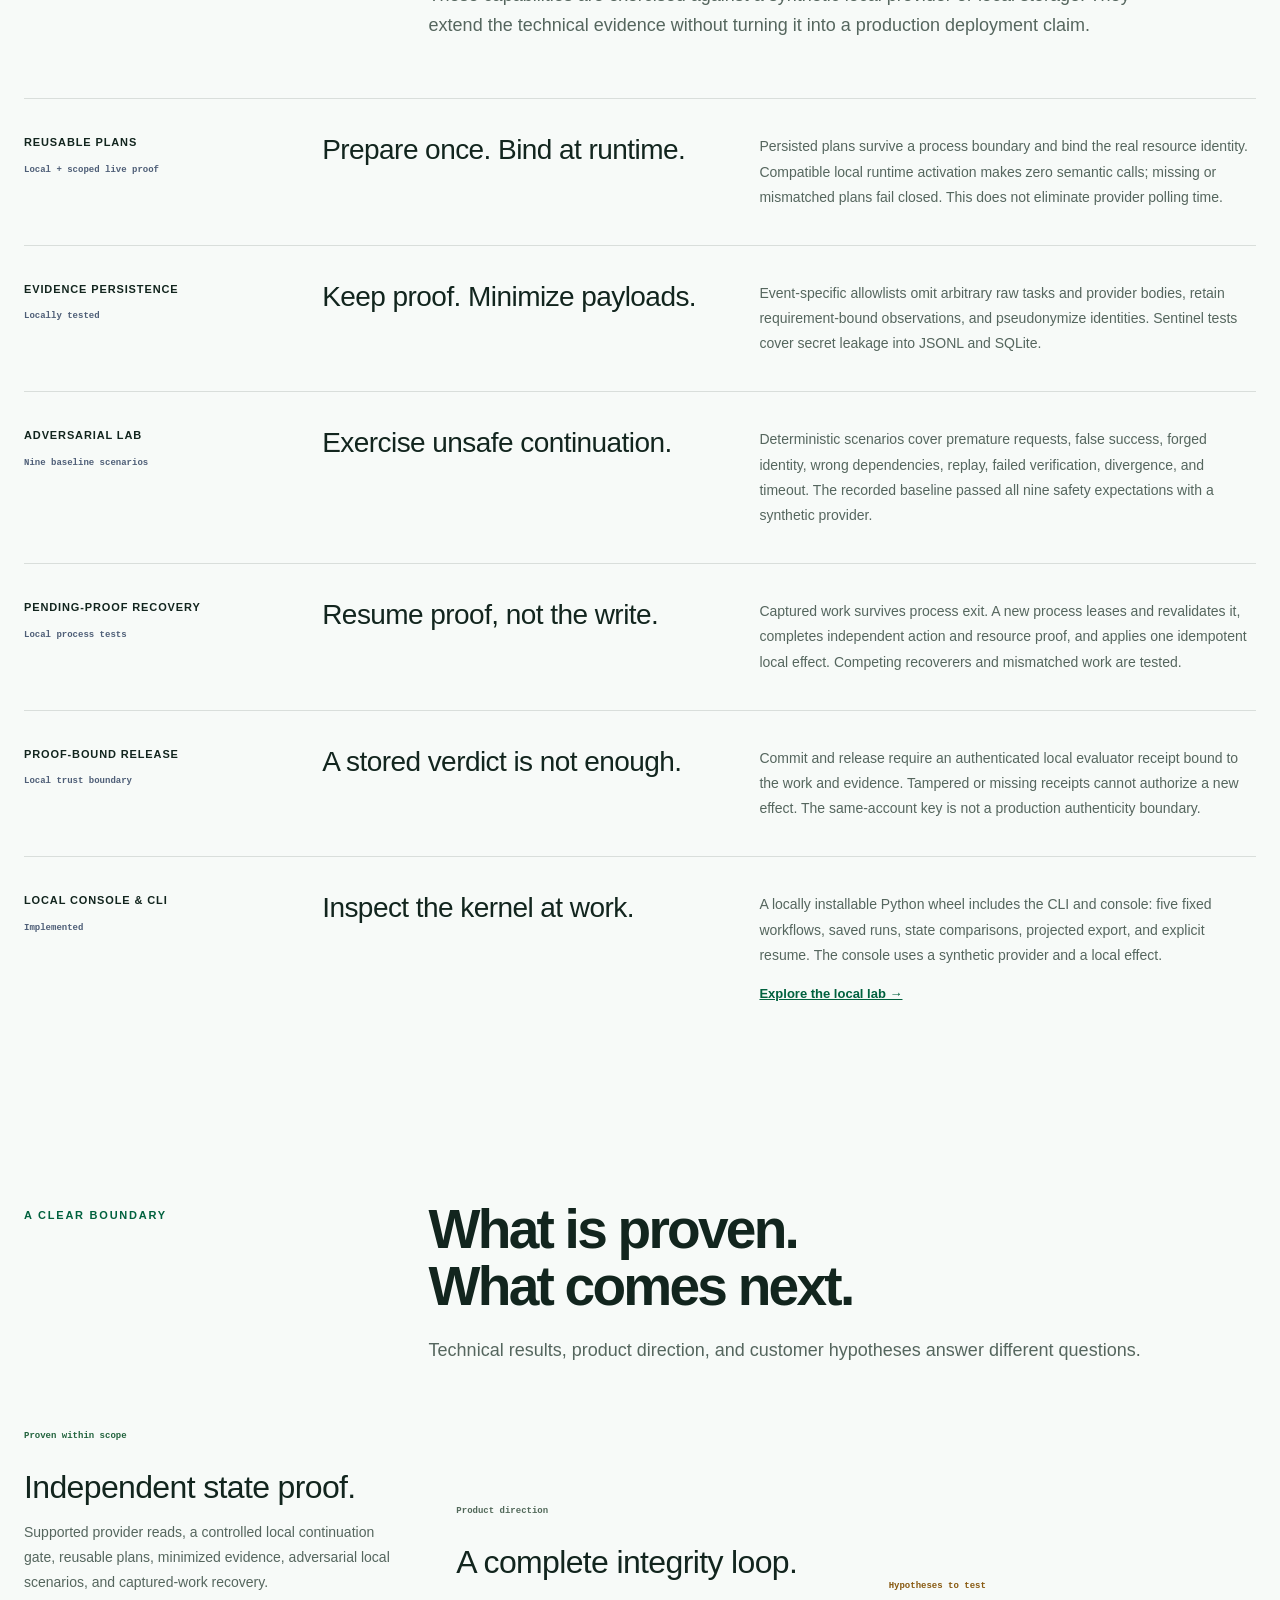
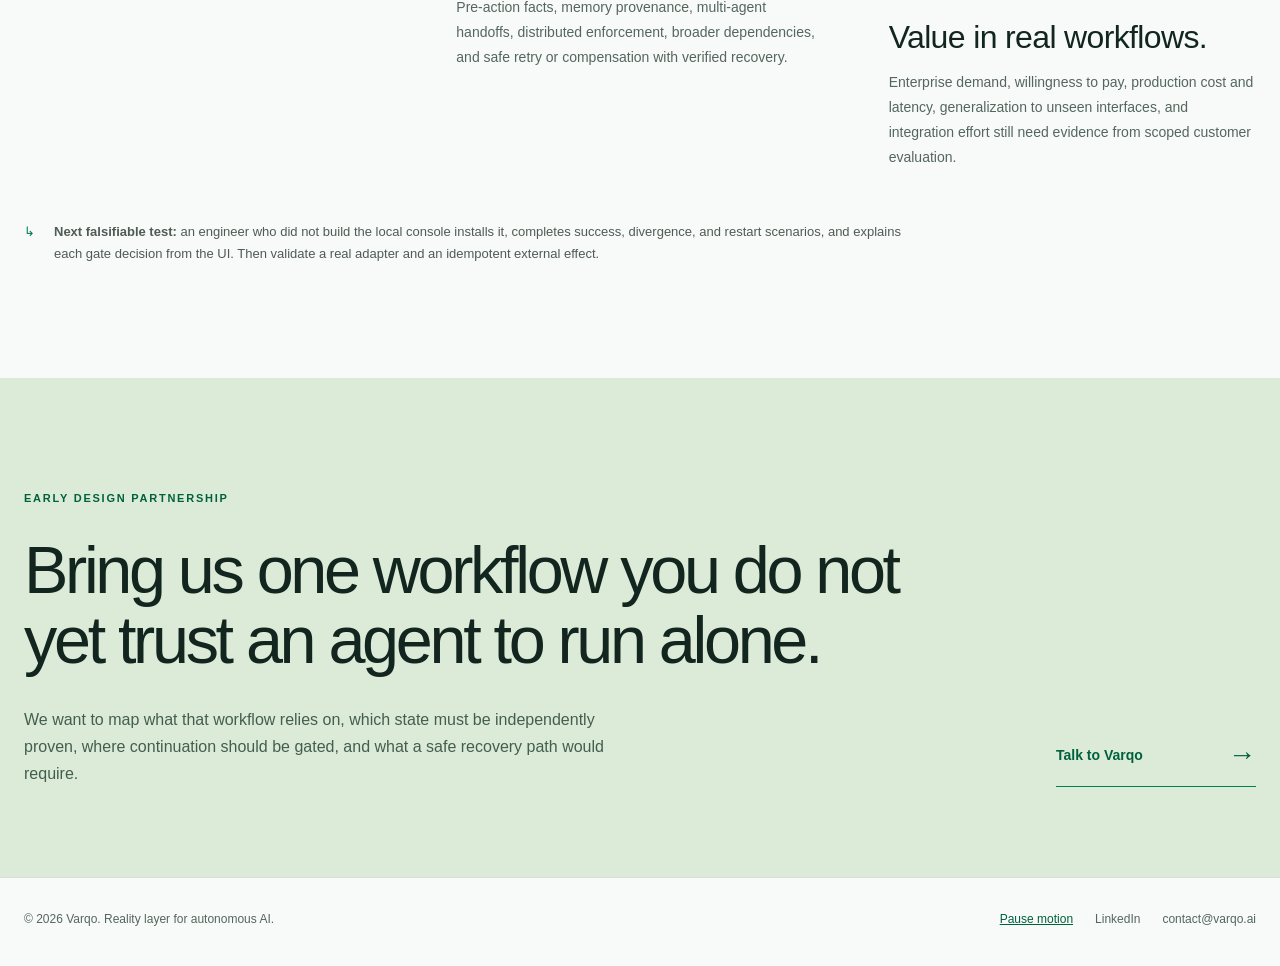
==== commit 7471f7d6: "Replace repeated marketing cards with open editorial compositions" ====
--- a/evidence/index.html
+++ b/evidence/index.html
@@ -7,7 +7,7 @@
   <meta property="og:type" content="website"><meta property="og:title" content="Technical evidence — Varqo"><meta property="og:description" content="What Varqo has actually proven across real providers, a real tool using agent, controlled failure paths, and restart safe plan activation."><meta property="og:url" content="https://varqo.ai/evidence/"><meta property="og:image" content="https://varqo.ai/varqo-logo.png">
   <meta name="twitter:card" content="summary_large_image"><meta property="og:site_name" content="Varqo">
 </head>
-<body>
+<body class="evidence-page">
   <a class="skip-link" href="#main">Skip to content</a>
   <div class="grid" aria-hidden="true"></div>
   <header class="site-header"><nav class="container nav" aria-label="Main navigation"><a class="brand" href="/" aria-label="Varqo home"><img src="/varqo-logo.png" alt="Varqo"></a><button class="menu-toggle" type="button" aria-controls="main-nav" aria-expanded="false" hidden>Menu <span aria-hidden="true">＋</span></button><div class="nav-links" id="main-nav"><a href="/problem/">The problem</a><a href="/how-it-works/">How it works</a><a href="/evidence/" aria-current="page">Evidence</a><a href="/lab/">Local lab</a><a class="nav-cta" href="mailto:contact@varqo.ai?subject=Varqo%20design%20partner%20inquiry">Build with us <span aria-hidden="true">↗</span></a></div></nav></header>
--- a/experience.css
+++ b/experience.css
@@ -46,12 +46,12 @@
 .axis-horizontal { width:100%; top:49%; height:1px; }
 .axis-vertical { height:100%; left:50%; width:1px; }
 .scene-tag { position:absolute; top:14px; left:50%; transform:translateX(-50%); white-space:nowrap; color:#52695a; font:10px ui-monospace,monospace; letter-spacing:.1em; }
-.integrity-core { position:absolute; left:50%; top:49%; transform:translate(-50%,-50%); width:190px; height:190px; display:flex; flex-direction:column; align-items:center; justify-content:center; border-radius:42px; background:linear-gradient(145deg,#1f4937,#0e271d); color:white; box-shadow:0 26px 55px #1c533326,inset 0 1px 1px #ffffff60; }
+.integrity-core { position:absolute; left:50%; top:49%; transform:translate(-50%,-50%); width:190px; height:190px; display:flex; flex-direction:column; align-items:center; justify-content:center; border-radius:50%; background:radial-gradient(circle at 35% 25%,#345e46,#0e271d 80%); color:white; box-shadow:0 26px 55px #1c533326,inset 0 1px 1px #ffffff60; }
 .integrity-core svg { width:62px; height:62px; fill:none; stroke:#a0e7b8; stroke-width:3; }
 .integrity-core .core-diamond { fill:#a0e7b8; stroke:none; }
 .integrity-core strong { font-size:35px; font-weight:540; letter-spacing:-.04em; }
 .integrity-core > span { font:7px ui-monospace,monospace; letter-spacing:.13em; color:#afd2bd; margin-top:14px; }
-.signal-card { position:absolute; display:flex; align-items:center; gap:12px; min-width:244px; padding:17px 18px; border:1px solid #d1e3d8; border-radius:12px; background:#ffffffed; box-shadow:0 15px 40px #1c533311; z-index:2; }
+.signal-card { position:absolute; display:flex; align-items:center; gap:12px; min-width:244px; padding:17px 0; border:0; border-radius:0; background:transparent; box-shadow:none; z-index:2; }
 .signal-action { top:66px; left:4%; animation:float 6s ease-in-out infinite; }
 .signal-reality { top:298px; right:0; animation:float 6s ease-in-out -3s infinite; }
 .signal-icon { font-size:23px; color:var(--green); }
@@ -59,11 +59,11 @@
 .signal-card strong { font-size:14px; font-weight:600; }
 .signal-check { color:var(--green); margin-left:6px; font-size:16px; }
 .state-light { width:8px; height:8px; border-radius:50%; background:#ac741a; margin-left:auto; box-shadow:0 0 0 4px #f9ecd3; }
-.signal-gate { position:absolute; left:5%; bottom:51px; display:flex; align-items:center; gap:20px; padding:13px 16px; border:1px solid #d8c9a5; border-radius:8px; background:#fff8e9; color:#82500a; }
+.signal-gate { position:absolute; left:5%; bottom:51px; display:flex; align-items:center; gap:20px; padding:13px 0; border:0; border-radius:0; background:transparent; color:#82500a; }
 .signal-gate > span:first-child { font-size:11px; }
 .signal-gate strong { font:700 12px ui-monospace,monospace; min-width:65px; }
 .gate-arrow { font-size:18px; }
-.reality-scene[data-phase="verified"] .signal-gate { color:var(--green-dark); border-color:#a2d6b7; background:#e9f8ed; }
+.reality-scene[data-phase="verified"] .signal-gate { color:var(--green-dark); }
 .reality-scene[data-phase="verified"] .state-light { background:var(--green); box-shadow:0 0 0 4px #dbf2e3; }
 .reality-scene[data-phase="verified"] .integrity-core { box-shadow:0 26px 55px #1c533326,0 0 0 10px #8aca9e20,inset 0 1px 1px #ffffff60; }
 .reality-scene figcaption { position:absolute; bottom:3px; left:0; width:100%; text-align:center; color:#52695a; font-size:10px; }
@@ -168,6 +168,7 @@
 .motion-ready .reveal { transition:opacity .65s ease,transform .65s cubic-bezier(.2,.6,.3,1); }
 [data-motion="paused"] *,[data-motion="paused"] *::before,[data-motion="paused"] *::after { animation-play-state:paused!important; transition:none!important; scroll-behavior:auto!important; }
 [data-motion="paused"] .reveal { opacity:1; transform:none; }
+html[data-motion="paused"] { scroll-behavior:auto; }
 @keyframes orbit { to { transform:rotate(360deg); } }
 @keyframes float { 0%,100% { transform:translateY(0); } 50% { transform:translateY(-9px); } }
 @media(min-width:961px) { .hero-editorial { padding-bottom:20px; } }
@@ -188,3 +189,332 @@
 
 .lab-view:not([data-outcome="RELEASED"]) [data-lab-resource] { color:#885910; }
 .lab-view[data-outcome="BLOCKED"] [data-lab-action] { color:#9b3731; }
+
+/* Open compositions: typography, paths and evidence surfaces each have a role. */
+.hero-stage { background:radial-gradient(ellipse at 82% 45%,#d9eddd 0,transparent 48%),var(--bg); }
+.hero { min-height:740px; padding-top:95px; padding-bottom:95px; }
+.integrity-core { border-radius:50%; }
+.signal-reality { right:-10px; }
+.signal-gate { gap:16px; }
+.signal-gate strong { font-size:19px; letter-spacing:-.04em; }
+.proof-strip { border:0; padding-bottom:38px; }
+.proof-strip > div { align-items:center; }
+.integrity-section { border:0; padding:130px 0 100px; background:#edf2e9; }
+.integrity-section .section-heading { grid-template-columns:1fr 1.2fr; align-items:start; gap:40px; margin-bottom:75px; }
+.integrity-section .section-heading > .kicker { padding-top:12px; }
+.integrity-section h2 { font-size:clamp(48px,5vw,74px); }
+.loop-track { position:relative; grid-template-columns:repeat(5,minmax(0,1fr)); gap:28px; border:0; padding:50px 0 30px; min-height:425px; align-items:start; isolation:isolate; }
+.loop-line { position:absolute; top:0; left:0; width:100%; height:290px; z-index:-1; overflow:visible; }
+.loop-line path { fill:none; stroke:#a0bfa5; stroke-width:1; vector-effect:non-scaling-stroke; stroke-dasharray:5 7; }
+.loop-node,.loop-node + .loop-node { border:0; padding:0; }
+.loop-node:nth-of-type(1) { margin-top:110px; }
+.loop-node:nth-of-type(2) { margin-top:0; }
+.loop-node:nth-of-type(3) { margin-top:180px; }
+.loop-node:nth-of-type(4) { margin-top:45px; }
+.loop-node:nth-of-type(5) { margin-top:150px; }
+.loop-node::before { position:static; display:block; width:8px; height:8px; margin-bottom:15px; background:var(--green); box-shadow:0 0 0 7px #edf2e9; }
+.loop-node:hover { background:transparent; }
+.loop-index { font-size:10px; }
+.loop-node h3 { font-size:clamp(28px,3.1vw,43px); letter-spacing:-.05em; margin:12px 0; transition:color .25s,transform .25s; }
+.loop-node:hover h3 { color:var(--green); transform:translateY(-4px); }
+.loop-node p { font-size:13px; min-height:0; margin-bottom:14px; line-height:1.7; }
+.scope,.live,.real-badge { border:0; border-radius:0; background:transparent; padding:0; line-height:1.7; }
+.scope.local,.scope.direction,.scope.held { border:0; background:transparent; }
+.scope::before { content:"↗"; margin-right:5px; }
+.integrity-section .section-footnote { max-width:520px; margin-left:auto; margin-top:35px; }
+.action-section { padding:120px 0 90px; border:0; background:#10271d; }
+.action-intro { grid-template-columns:1fr; gap:22px; }
+.action-intro > div { display:grid; grid-template-columns:1.25fr .75fr; column-gap:70px; align-items:start; }
+.action-intro h2 { max-width:780px; font-size:clamp(46px,5vw,70px); margin:0; grid-row:span 2; }
+.action-intro .lead { font-size:16px; }
+.action-proof-note { margin-top:20px; font-size:9px; }
+.action-console { border:0; border-radius:0; box-shadow:none; background:transparent; color:#f0f8f2; }
+.action-tabs { display:flex; gap:36px; border:0; border-bottom:1px solid #b1ccba40; background:transparent; padding:22px 0 0; }
+.action-tab { color:#b4cabc; padding:18px 0 23px; border:0; border-bottom:2px solid transparent; flex:1; background:transparent; min-height:84px; }
+.action-tab span { color:#9bb6a6; }
+.action-tab:hover,.action-tab.selected { color:#e0f9e7; background:transparent; }
+.action-tab.selected { border-bottom-color:#a9e5b8; }
+.action-tab:focus-visible,.action-run:focus-visible { outline-color:#b8edc9; outline-offset:4px; }
+.action-body { grid-template-columns:1.45fr .75fr; gap:85px; min-height:460px; }
+.action-trace { padding:40px 0 0; border:0; }
+.action-trace-head { padding-bottom:24px; border-color:#b1ccba35; }
+.action-trace-head .label,.action-summary .label { color:#9bb6a6; }
+.action-trace-head h3 { font-size:23px; font-weight:500; }
+.action-trace-head p { color:#b4cabc; }
+.real-badge { color:#b8edc9; font-size:8px; }
+.action-events { min-height:300px; }
+.action-event { padding:17px 0; border-color:#b1ccba25; }
+.action-event strong { font-weight:500; }
+.action-event code,.action-event .action-time { color:#b4cabc; }
+.action-event.active { background:transparent; }
+.action-state { background:transparent; border:0; border-radius:0; color:#b4cabc; padding:0; }
+.action-event.good .action-state { color:#b8edc9; background:transparent; }
+.action-event.warn .action-state { color:#f2cc83; background:transparent; }
+.action-summary { background:transparent; padding:48px 0 20px; }
+.action-verdict { font-size:clamp(52px,6vw,86px); font-weight:450; letter-spacing:-.065em; }
+.action-summary[data-result="hold"] .action-verdict { color:#f2cc83; }
+.action-summary[data-result="verified"] .action-verdict,.action-summary[data-result="release"] .action-verdict { color:#b8edc9; }
+.action-copy { color:#b4cabc; font-size:14px; }
+.action-metric { background:transparent; border:0; border-top:1px solid #b1ccba40; border-radius:0; padding:20px 0; }
+.action-metric span { color:#9bb6a6; }
+.action-metric strong { font-weight:500; }
+.action-run { background:transparent; border:0; border-bottom:1px solid #b8edc9; border-radius:0; color:#b8edc9; text-align:left; padding:15px 0; }
+.action-run:hover { background:transparent; color:white; }
+.action-run:disabled { background:transparent; color:#9bb6a6; }
+.action-footer { background:transparent; border-color:#b1ccba40; color:#b4cabc; padding:25px 0 0; }
+.action-footer > span { max-width:660px; }
+.action-footer a { color:#b8edc9; }
+.lab-feature { background:var(--bg); border:0; padding:145px 0; }
+.lab-feature-grid { grid-template-columns:.9fr 1.1fr; gap:100px; }
+.lab-feature h2 { font-size:clamp(48px,5.2vw,72px); }
+.feature-list li { border:0; padding:8px 0; }
+.outcome-study { position:relative; min-height:540px; margin:0; isolation:isolate; }
+.study-header { display:flex; justify-content:space-between; gap:20px; font:9px ui-monospace,monospace; letter-spacing:.08em; color:#52695a; }
+.study-response { position:relative; padding:35px 0 0 20px; }
+.study-response strong { font:400 24px ui-monospace,monospace; color:var(--green); }
+.study-response strong > span { font-size:18px; margin-left:14px; }
+.study-connector { position:absolute; top:120px; left:0; width:100%; height:260px; z-index:-1; }
+.study-connector path { fill:none; stroke:#a8bdab; stroke-width:1; vector-effect:non-scaling-stroke; }
+.study-required { position:relative; padding:55px 0 0 10%; }
+.study-required strong,.study-observed strong { display:block; font-size:104px; line-height:1; font-weight:450; letter-spacing:-.075em; }
+.study-required strong { color:#718776; }
+.study-required strong > span { color:#a5b5a6; }
+.study-observed { position:relative; margin:8px 0 0 48%; }
+.study-observed strong { font-size:128px; color:var(--ink); }
+.study-observed strong > span { color:#c79a4b; }
+.study-verdict { position:absolute; right:0; top:65px; color:#885910; font:11px ui-monospace,monospace; transform:rotate(-90deg); transform-origin:right center; }
+.outcome-study figcaption { font-size:13px; line-height:1.8; margin:27px 0 0 10%; color:#435e4f; }
+.outcome-study figcaption > span { font:10px ui-monospace,monospace; color:#607566; }
+.study-link { display:flex; justify-content:space-between; gap:20px; margin:27px 0 0 10%; padding-bottom:12px; border-bottom:1px solid #a8bdab; text-decoration:none; color:var(--green-dark); font-size:12px; }
+.home-paths { padding:0 0 110px; }
+.path-grid { display:block; }
+.path-kicker { display:block; margin-bottom:38px; }
+.path-card { display:grid; grid-template-columns:110px 1.05fr 1fr 50px; gap:28px; align-items:center; padding:32px 0; border:0; border-bottom:1px solid var(--line); border-radius:0; background:transparent; min-height:0; }
+.path-card:hover { border-color:#7da189; background:transparent; transform:none; }
+.path-card .path-number { margin:0; font-size:9px; }
+.path-card h2 { margin:0; font-size:clamp(28px,3.1vw,44px); font-weight:500; transition:transform .3s,color .3s; }
+.path-card:hover h2 { transform:translateX(8px); color:var(--green); }
+.path-card p { margin:0; max-width:360px; font-size:13px; }
+.path-card .path-arrow { font-size:0; margin:0; text-align:right; }
+.path-arrow::after { content:"↗"; font-size:42px; font-weight:400; }
+.pilot { background:#dcebd8; padding:110px 0 90px; overflow:hidden; }
+.pilot-card { padding:0; border:0; border-radius:0; background:transparent; color:var(--ink); gap:60px; grid-template-columns:1fr 200px; overflow:visible; }
+.pilot-card::after { display:none; }
+.pilot-card .kicker { color:var(--green-dark); }
+.pilot-card h2 { font-size:clamp(44px,5.2vw,74px); max-width:920px; font-weight:500; line-height:1.05; margin:30px 0; }
+.pilot-card p { color:#435e4f; max-width:610px; font-size:16px; }
+.pilot-card .button { border:0; border-bottom:1px solid var(--green); background:transparent; border-radius:0; padding:15px 0; justify-content:space-between; color:var(--green-dark); text-align:left; }
+.pilot-card .button:hover { background:transparent; }
+.pilot-card .button span { font-size:28px; }
+/* Supporting pages: open essays, proof records and flowing diagrams. */
+.page-hero { border:0; padding-bottom:90px; }
+.page-hero::after { width:550px; height:550px; right:-160px; top:0; }
+.section { border:0; }
+.section + .section { padding-top:65px; }
+.principles { grid-template-columns:1fr 1fr; column-gap:110px; row-gap:70px; padding-top:10px; counter-reset:principle; }
+.principle { position:relative; padding:0 0 0 48px; border:0; border-radius:0; background:transparent; }
+.principle::before { counter-increment:principle; content:counter(principle,decimal-leading-zero); position:absolute; left:0; top:5px; font:11px ui-monospace,monospace; color:var(--green); }
+.principle:nth-child(even) { margin-top:60px; }
+.principle h3 { font-size:28px; font-weight:500; line-height:1.15; max-width:380px; margin-bottom:18px; }
+.principle p { max-width:400px; font-size:15px; line-height:1.8; }
+.technical-note { background:transparent; border:0; padding:0 0 0 30px; position:relative; max-width:900px; font-size:13px; }
+.technical-note::before { content:"↳"; position:absolute; left:0; top:0; color:var(--green); }
+.scenario-flow { border:0; border-radius:0; background:transparent; overflow:visible; padding-left:25px; }
+.scenario-step { position:relative; border:0; border-left:1px solid #a8bdab; padding:18px 0 28px 28px; grid-template-columns:85px 1fr; gap:12px 20px; }
+.scenario-step::before { content:""; position:absolute; width:7px; height:7px; border-radius:50%; background:var(--green); left:-4px; top:23px; }
+.scenario-step em { grid-column:2; justify-self:start; border:0; border-radius:0; background:transparent; padding:0; }
+.scenario-step.warn em { background:transparent; }
+.scenario-step .who { color:#52695a; }
+.scenario-step strong { font-size:16px; font-weight:500; line-height:1.5; }
+.evidence-page .evidence-grid { display:block; }
+.evidence-page .evidence-card { display:grid; grid-template-columns:.65fr 1fr 1.25fr; column-gap:40px; row-gap:18px; align-items:start; min-height:0; padding:35px 0; background:transparent; border:0; border-top:1px solid var(--line); border-radius:0; }
+.evidence-page .evidence-card:hover { background:transparent; transform:none; border-color:#7da189; }
+.evidence-page .provider { display:flex; flex-direction:column; gap:12px; margin:0; align-items:flex-start; }
+.evidence-page .provider-name { font-size:11px; line-height:1.5; }
+.evidence-page .evidence-card h3 { font-size:28px; line-height:1.12; margin:0; font-weight:500; }
+.evidence-page .evidence-card p { font-size:14px; line-height:1.8; }
+.evidence-page .inline-link { grid-column:3; margin-top:0; }
+.readiness-grid { gap:65px; }
+.readiness-card { border:0; padding:0; }
+.readiness-card:nth-child(2) { margin-top:75px; }
+.readiness-card:nth-child(3) { margin-top:150px; }
+.readiness-card h3 { font-size:32px; font-weight:500; }
+.cards-three { display:block; background:transparent; border:0; border-radius:0; overflow:visible; }
+.cards-three article,.cards-three article + article { display:grid; grid-template-columns:150px .9fr 1.1fr; gap:35px; align-items:start; min-height:0; padding:35px 0; border:0; border-top:1px solid var(--line); }
+.cards-three .number { margin:8px 0 0; }
+.cards-three h3 { margin:0; font-size:34px; font-weight:500; }
+.cards-three p { font-size:15px; line-height:1.8; }
+.cards-three .dark { background:transparent; color:var(--green-dark); padding-top:50px; }
+.cards-three .dark h3 { font-size:48px; line-height:1; }
+.cards-three .dark p { color:var(--ink); font-size:18px; }
+.cards-three .dark .number { color:var(--green-dark); }
+.next-card { background:transparent; color:var(--ink); border-radius:0; padding:35px 0; border-top:1px solid var(--line); }
+.next-card .kicker { color:var(--green-dark); }
+.next-card .arrow { color:var(--green); font-size:48px; }
+.lab-choice { border:0; border-radius:0; border-bottom:1px solid var(--line); background:transparent; padding:22px 0; }
+.lab-choice[aria-pressed="true"] { border-color:var(--green); background:transparent; box-shadow:none; color:var(--green-dark); }
+.lab-choice[aria-pressed="true"]::after { content:"↗"; margin-left:auto; font-size:24px; }
+.lab-choice strong { font-size:18px; font-weight:500; }
+.lab-view { border-radius:0; border-width:1px 0; box-shadow:none; }
+.recovery-steps { grid-template-columns:1fr 1fr; gap:30px 100px; counter-reset:recovery; }
+.recovery-step { display:grid; grid-template-columns:70px 1fr; gap:12px 22px; border:0; padding:15px 0; }
+.recovery-step::before { counter-increment:recovery; content:counter(recovery,decimal-leading-zero); color:#718776; font-size:52px; letter-spacing:-.06em; grid-row:span 3; line-height:1; }
+.recovery-step > span { font-size:9px; }
+.recovery-step h3 { margin:0; font-size:27px; }
+.recovery-step p { grid-column:2; margin:0; }
+.recovery-step:nth-child(even) { margin-top:70px; }
+@media(max-width:1100px) {
+  .loop-track { gap:20px; }
+  .loop-node h3 { font-size:31px; }
+  .loop-node p { font-size:12px; }
+  .action-body { gap:45px; }
+  .lab-feature-grid { gap:55px; }
+  .path-card { grid-template-columns:85px 1fr 1fr 35px; gap:20px; }
+  .principles { column-gap:65px; }
+  .evidence-page .evidence-card { grid-template-columns:.55fr 1fr 1.2fr; gap:30px; }
+}
+@media(max-width:960px) {
+  .hero { padding-top:70px; padding-bottom:70px; min-height:650px; }
+  .loop-track { grid-template-columns:repeat(5,minmax(0,1fr)); gap:16px; }
+  .loop-node h3 { font-size:27px; }
+  .loop-node:nth-of-type(3) { margin-top:150px; }
+  .loop-node:nth-of-type(5) { margin-top:120px; }
+  .loop-node .scope { font-size:8px; }
+  .loop-node:nth-child(n+4)::before { display:block; }
+  .action-intro > div { column-gap:35px; }
+  .action-intro h2 { font-size:50px; }
+  .action-body { grid-template-columns:1fr; gap:20px; }
+  .action-summary { display:grid; grid-template-columns:1fr 1fr; gap:16px 35px; padding-top:12px; }
+  .action-summary .label,.action-summary .action-verdict { grid-column:1; }
+  .action-copy { grid-column:2; grid-row:1 / span 2; min-height:0; }
+  .action-metric { grid-column:1; margin:0; }
+  .action-run { grid-column:2; margin:0; align-self:end; }
+  .lab-feature-grid { grid-template-columns:.9fr 1.1fr; gap:35px; }
+  .study-required strong { font-size:85px; }
+  .study-observed strong { font-size:110px; }
+  .path-card { grid-template-columns:75px 1fr 40px; }
+  .path-card p { grid-column:2; }
+  .path-card .path-arrow { grid-column:3; grid-row:1 / span 2; }
+  .path-card .path-number { grid-row:1 / span 2; }
+  .pilot-card { grid-template-columns:1fr; gap:30px; }
+  .pilot-card .button { width:auto; min-width:200px; justify-self:start; gap:35px; }
+  .cards-three article,.cards-three article + article { grid-template-columns:110px 1fr; gap:20px; }
+  .cards-three article p { grid-column:2; }
+  .evidence-page .evidence-card { grid-template-columns:.6fr 1.4fr; gap:20px 40px; }
+  .evidence-page .evidence-card p,.evidence-page .inline-link { grid-column:2; }
+  .evidence-page .provider { grid-row:span 2; }
+}
+@media(max-width:760px) {
+  .hero { padding:65px 0 35px; gap:30px; }
+  .hero h1 { font-size:clamp(56px,12vw,82px); }
+  .hero .integrity-core { border-radius:50%; }
+  .signal-reality { right:0; }
+  .integrity-section { padding:85px 0 65px; }
+  .integrity-section .section-heading { display:block; margin-bottom:50px; }
+  .integrity-section h2 { font-size:48px; margin:24px 0; }
+  .loop-track { display:block; padding:0 0 0 21px; min-height:0; border-left:1px solid #a0bfa5; margin-left:8px; }
+  .loop-line { display:none; }
+  .loop-node { display:grid; grid-template-columns:32px 1fr; column-gap:12px; padding:0 0 34px 0; position:relative; }
+  .loop-node:nth-of-type(n) { margin:0; }
+  .loop-node::before,.loop-node:nth-child(n+4)::before { position:absolute; display:block; left:-26px; top:12px; margin:0; width:8px; height:8px; }
+  .loop-node .loop-index { padding-top:10px; }
+  .loop-node h3 { font-size:40px; margin:0 0 7px; }
+  .loop-node p,.loop-node .scope { grid-column:2; font-size:13px; }
+  .loop-node .scope { font-size:9px; }
+  .integrity-section .section-footnote { margin:15px 0 0; }
+  .action-section { padding:80px 0 65px; }
+  .action-intro > div { display:block; }
+  .action-intro h2 { font-size:42px; margin-bottom:25px; }
+  .action-intro .lead { font-size:15px; }
+  .action-tabs { display:block; padding:0; }
+  .action-tab { display:flex; align-items:baseline; gap:18px; width:100%; min-height:0; padding:20px 0; border-bottom:1px solid #b1ccba35; font-size:12px; }
+  .action-tab span { margin:0; flex:0 0 100px; font-size:8px; }
+  .action-tab.selected { border-bottom-color:#a9e5b8; }
+  .action-trace { padding:30px 0 0; }
+  .action-trace-head { flex-direction:column; gap:14px; }
+  .action-trace-head h3 { font-size:22px; }
+  .action-event { grid-template-columns:48px 1fr; gap:10px; }
+  .action-state { grid-column:2; margin:0; }
+  .action-event code { overflow-wrap:anywhere; }
+  .action-summary { display:flex; padding:25px 0 15px; gap:0; }
+  .action-verdict { font-size:72px; }
+  .action-copy { margin-bottom:22px; }
+  .action-metric { margin-bottom:15px; }
+  .action-run { min-height:52px; }
+  .action-footer { padding-top:22px; gap:20px; }
+  .lab-feature { padding:90px 0; }
+  .lab-feature-grid { grid-template-columns:1fr; gap:65px; }
+  .lab-feature h2 { font-size:50px; }
+  .outcome-study { width:min(500px,100%); margin:0 auto; min-height:500px; }
+  .study-required { padding-top:50px; }
+  .study-required strong { font-size:90px; }
+  .study-observed strong { font-size:110px; }
+  .study-connector { height:230px; }
+  .study-observed { margin-left:50%; margin-top:5px; }
+  .outcome-study figcaption,.study-link { margin-left:0; }
+  .home-paths { padding:0 0 75px; }
+  .path-kicker { margin-bottom:20px; }
+  .path-card { grid-template-columns:35px 1fr 30px; gap:10px 12px; padding:28px 0; }
+  .path-card .path-number { font-size:0; align-self:start; padding-top:7px; }
+  .path-card:nth-of-type(1) .path-number::after { content:"01"; font-size:10px; }
+  .path-card:nth-of-type(2) .path-number::after { content:"02"; font-size:10px; }
+  .path-card:nth-of-type(3) .path-number::after { content:"03"; font-size:10px; }
+  .path-card h2 { font-size:31px; }
+  .path-card p { font-size:12px; }
+  .path-arrow::after { font-size:30px; }
+  .pilot { padding:80px 0 70px; }
+  .pilot-card { gap:20px; }
+  .pilot-card h2 { font-size:44px; margin:25px 0; }
+  .pilot-card p { font-size:15px; }
+  .pilot-card .button { width:auto; min-width:200px; }
+  .page-hero { padding-bottom:65px; }
+  .principles { grid-template-columns:1fr; row-gap:42px; }
+  .principle:nth-child(even) { margin-top:0; }
+  .principle { padding-left:38px; }
+  .principle h3 { font-size:27px; }
+  .principle p { font-size:14px; }
+  .section + .section { padding-top:45px; }
+  .scenario-flow { padding-left:8px; }
+  .scenario-step { grid-template-columns:1fr; padding-left:22px; gap:10px; }
+  .scenario-step em { grid-column:1; }
+  .evidence-page .evidence-card { grid-template-columns:1fr; gap:18px; padding:30px 0 35px; }
+  .evidence-page .provider { grid-row:auto; flex-direction:row; flex-wrap:wrap; gap:8px 20px; }
+  .evidence-page .evidence-card h3 { font-size:30px; max-width:360px; }
+  .evidence-page .evidence-card p,.evidence-page .inline-link { grid-column:1; }
+  .readiness-grid { grid-template-columns:1fr; gap:45px; }
+  .readiness-card:nth-child(n) { margin:0; padding:0; }
+  .readiness-card h3 { margin-top:15px; font-size:30px; }
+  .cards-three article,.cards-three article + article { grid-template-columns:1fr; gap:20px; padding:30px 0; }
+  .cards-three article p { grid-column:1; }
+  .cards-three h3 { font-size:32px; }
+  .cards-three .dark h3 { font-size:46px; }
+  .cards-three .dark p { font-size:17px; }
+  .next-card { gap:20px; padding:30px 0; }
+  .next-card h2 { font-size:30px; }
+  .lab-explorer { gap:35px; }
+  .lab-choice { padding:19px 0; }
+  .lab-choice strong { font-size:16px; }
+  .recovery-steps { grid-template-columns:1fr; gap:30px; }
+  .recovery-step:nth-child(even) { margin-top:0; }
+  .recovery-step { grid-template-columns:55px 1fr; gap:12px 18px; }
+  .recovery-step::before { font-size:43px; }
+}
+@media(prefers-reduced-motion:reduce) { .loop-node h3,.path-card h2 { transition:none; } }
+@keyframes proof-flow { to { stroke-dashoffset:-240; } }
+.loop-line path { animation:proof-flow 40s linear infinite; }
+@media(max-width:760px) {
+  .reality-scene { height:490px; }
+  .hero .integrity-core { top:45%; }
+  .signal-reality { top:310px; }
+  .signal-gate { bottom:42px; }
+}
+@media(max-width:370px) {
+  .reality-scene { height:460px; }
+  .hero .integrity-core { top:44%; }
+  .signal-reality { top:292px; }
+  .signal-gate { bottom:35px; }
+}
+@media(prefers-reduced-motion:reduce) { .loop-line path { animation:none!important; } }
+.scope::before { content:none; }
+.loop-node .scope::before { content:"↗"; }
+.lab-view [data-lab-gate] { display:block; margin-top:18px; font:500 32px/1.1 ui-monospace,monospace; letter-spacing:-.05em; }
